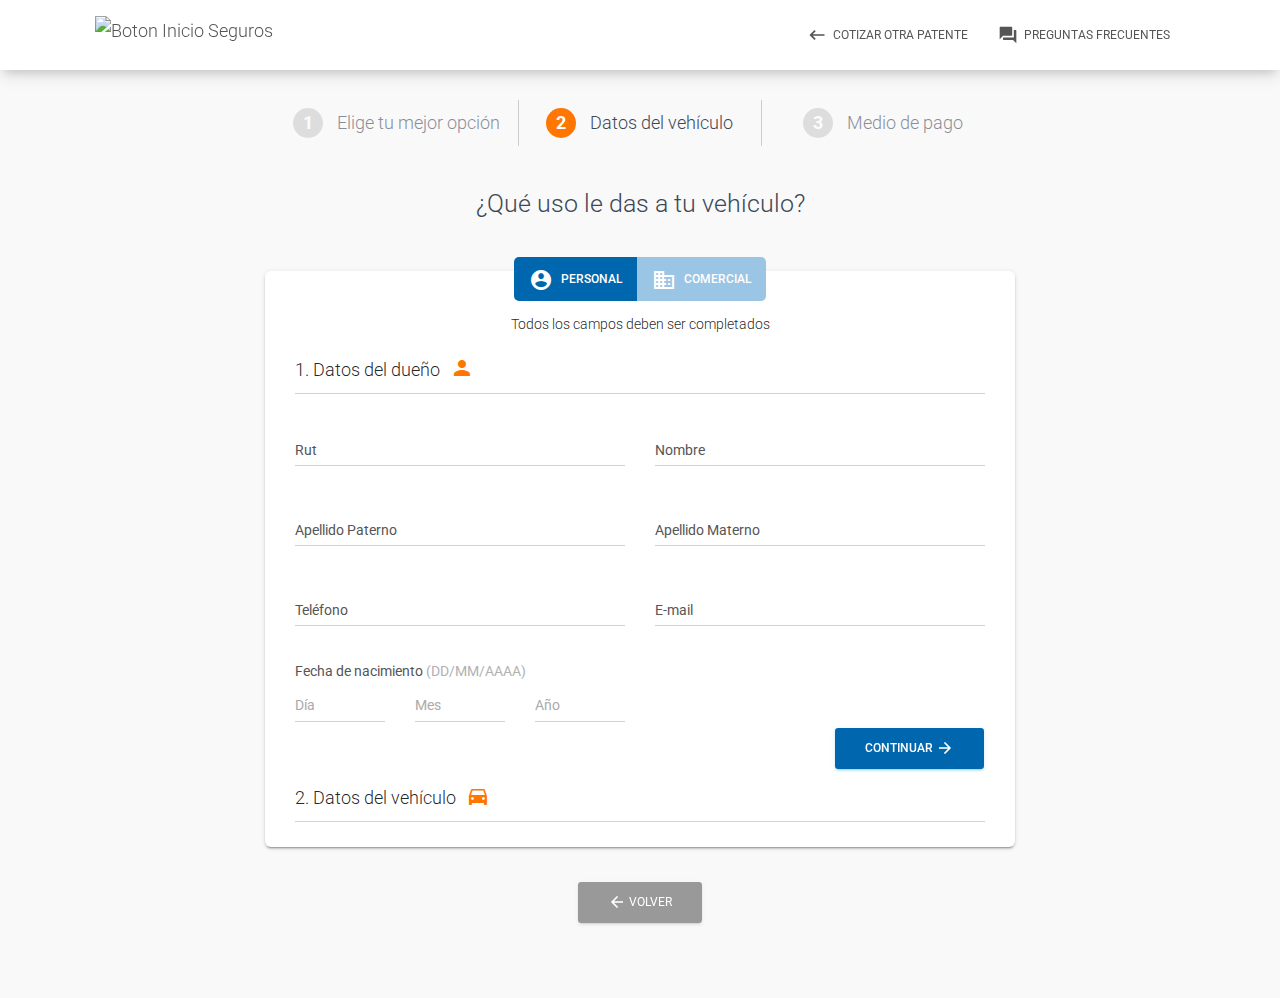
==== paso2.html @ 1cdaa027 "Add files via upload" ====
<!DOCTYPE html>
<html lang="en">
<head>
<meta charset="utf-8" />
<link rel="apple-touch-icon" sizes="76x76" href="./assets/img/apple-icon.png">
<link rel="icon" type="image/png" href="./assets/img/favicon.png">
<meta http-equiv="X-UA-Compatible" content="IE=edge,chrome=1" />
<title>Seguros Cencosud | Seguro Obligatorio SOAP 2018</title>
<meta content="width=device-width, initial-scale=1.0, maximum-scale=1.0, user-scalable=0, shrink-to-fit=no" name="viewport" />
<meta http-equiv="Content-Language" content="es">
<meta name="description" id="metaDescription" content="En 3 simples pasos contrata tu Seguro Obligatorio SOAP 2017 Cencosud, para tu Moto, Auto, Camioneta o carro de arrastre">
<meta name="keywords" id="metaKeyword " content="seguro obligatorio, soap 2017, soap cencosud, seguro obligatorio de accidentes personales, seguros Cencosud, soap moto, soap auto, soap camioneta, soap carro de arrastre">
<meta name="ROBOTS" content="ALL">
<!--     Fonts and icons     -->
<link rel="stylesheet" type="text/css" href="https://fonts.googleapis.com/css?family=Roboto:300,400,500,700|Roboto+Slab:400,700|Material+Icons" />
<link rel="stylesheet" href="https://maxcdn.bootstrapcdn.com/font-awesome/latest/css/font-awesome.min.css">
<!-- CSS Files -->
<link href="./assets/css/material-kit.css?v=2.0.4" rel="stylesheet" />
<!-- CSS Just for demo purpose, don't include it in your project -->
<link href="./assets/demo/demo.css" rel="stylesheet" />
<link href="./assets/css/layout.css" rel="stylesheet" />
</head>

<body class="index-page sidebar-collapse">

  <nav class="navbar navbar-transparent navbar-color-on-scroll fixed-top navbar-expand-lg" color-on-scroll="100" id="sectionsNav">
    <div class="container">
      <div class="navbar-translate"> <a class="navbar-brand" href="https://demos.creative-tim.com/material-kit/index.html"><img src="https://www.seguroscencosud.cl/vseg-paris/img/seguros_cencosud-brand.png" alt="Boton Inicio Seguros"></a>
        <button class="navbar-toggler" type="button" data-toggle="collapse" aria-expanded="false" aria-label="Toggle navigation"> <span class="sr-only">Toggle navigation</span> <span class="navbar-toggler-icon"></span> <span class="navbar-toggler-icon"></span> <span class="navbar-toggler-icon"></span> </button>
      </div>
      <div class="collapse navbar-collapse">
        <ul class="navbar-nav ml-auto">
          <li class="nav-item"> <a class="nav-link" href="javascript:void(0)" onclick="scrollToDownload()"> <i class="material-icons">keyboard_backspace</i> Cotizar otra Patente </a> </li>
          <li class="nav-item"> <a class="nav-link" href="javascript:void(0)" onclick="scrollToDownload()" data-toggle="modal" data-target="#modal_preguntas"> <i class="material-icons">question_answer</i> Preguntas frecuentes </a> </li>
        </ul>
      </div>
    </div>
  </nav>

<div class="main">
  <div class="camino_miga">
    <div class="row camino_miga_centra">
      <div class="col-4 paso_inactivo">
        <h4><span class="camino_miga_numeros">1</span> <br class="visible_en_mobile">
          Elige tu mejor opción</h4>
      </div>
      <div class="col-4 lineas_separacion">
        <h4><span class="camino_miga_numeros activo">2</span> <br class="visible_en_mobile">
          Datos del vehículo</h4>
      </div>
      <div class="col-4 paso_inactivo">
        <h4><span class="camino_miga_numeros">3</span> <br class="visible_en_mobile">
          Medio de pago</h4>
      </div>
    </div>
  </div>
  <div class="section section-basic">
    <div class="container container_paso_2">
      <div class="title titulo_paso_2">
        <h3>¿Qué uso le das a tu vehículo?</h3>
      </div>

      <!-- nav tabs -->
      <div id="nav-tabs">
        <div class="row">
          <div class="col-md-12">
            <div class="card card-nav-tabs">
              <div class="card-header card-header-primary">
                <div class="nav-tabs-navigation">
                  <div class="nav-tabs-wrapper">
                    <ul class="nav nav-tabs" data-tabs="tabs">
                      <li class="nav-item nav_customizada"> <a class="nav-link active" href="#profile" data-toggle="tab"> <i class="material-icons">account_circle</i> Personal </a> </li>
                      <li class="nav-item nav_customizada"> <a class="nav-link" href="#messages" data-toggle="tab"> <i class="material-icons">business</i> Comercial </a> </li>
                    </ul>
                  </div>
                </div>
              </div>
              <div class="card-body ">
                <div class="tab-content text-center">

                  <p class="txt_todos_los_campos">Todos los campos deben ser completados</p>

                  <!-- Personal -->
                  <div class="tab-pane active" id="profile">

                    <div class="mi_acordion_1">

                      <!-- Tab 1 -->
                      <div class="mi_acordion_tab_1_boton">
                        <h4>1. Datos del dueño <i class="material-icons icono_titulo">person</i></h4>
                        <div class="boton_editar boton_editar_1_1 txt_naranjo"><span class="badge badge-pill badge-secondary">Editar</span></div>
                      </div>
                      <div class="mi_acordion_tab_1_contenido">
                        <div class="row">
                          <div class="col-lg-6 col-sm-12">
                            <div class="form-group">
                              <label for="exampleInput1" class="bmd-label-floating">Rut</label>
                              <input type="text" class="form-control" id="exampleInput1">
                              <span class="bmd-help">Ej: 12345678-9</span>
                              <!--span class="bmd-help txt_rojo">Campo requerido</span-->
                            </div>
                          </div>
                          <div class="col-lg-6 col-sm-12">
                            <div class="form-group">
                              <label for="exampleInput1" class="bmd-label-floating">Nombre</label>
                              <input type="text" class="form-control" id="exampleInput1">
                              <span class="bmd-help">Ej: Pedro</span>
                            </div>
                          </div>
                          <div class="col-lg-6 col-sm-12">
                            <div class="form-group">
                              <label for="exampleInput1" class="bmd-label-floating">Apellido Paterno</label>
                              <input type="text" class="form-control" id="exampleInput1">
                              <span class="bmd-help">Ej: Perez</span>
                            </div>
                          </div>
                          <div class="col-lg-6 col-sm-12">
                            <div class="form-group">
                              <label for="exampleInput1" class="bmd-label-floating">Apellido Materno</label>
                              <input type="text" class="form-control" id="exampleInput1">
                              <span class="bmd-help">Ej: Pereira</span>
                            </div>
                          </div>
                          <div class="col-lg-6 col-sm-12">
                            <div class="form-group">
                              <label for="exampleInput1" class="bmd-label-floating">Teléfono</label>
                              <input type="text" class="form-control" id="exampleInput1">
                              <span class="bmd-help">Ej: +56 9 90723456</span>
                            </div>
                          </div>

                          <div class="col-lg-6 col-sm-12">
                            <div class="form-group">
                              <label for="exampleInput1" class="bmd-label-floating">E-mail</label>
                              <input type="email" class="form-control" id="exampleInput1">
                              <span class="bmd-help">Ej: correo@mail.com</span>
                            </div>
                          </div>

                          <div class="col-lg-6 col-sm-12">
                            <label for="exampleInput1" class="margin_top_20">Fecha de nacimiento <span class="txt_gris">(DD/MM/AAAA)</span></label>
                            <div class="row">
                              <div class="col-4"><input type="texto" class="form-control" id="exampleInput1" placeholder="Día"></div>
                              <div class="col-4"><input type="texto" class="form-control" id="exampleInput1" placeholder="Mes"></div>
                              <div class="col-4"><input type="texto" class="form-control" id="exampleInput1" placeholder="Año"></div>
                            </div>
                          </div>

                        </div>
                        <div class="contenedor_boton">
                          <div class="btn btn-primary boton_continuar_1_1">CONTINUAR <i class="material-icons">arrow_forward</i></div>
                        </div>
                      </div>
                      <!--/Tab 1 -->

                      <!-- Tab 2 -->
                      <div class="mi_acordion_tab_2_boton">
                        <h4>2. Datos del vehículo <i class="material-icons icono_titulo">directions_car</i></h4>
                      </div>
                      <div class="mi_acordion_tab_2_contenido">

                        <div class="row">
                          <div class="col-lg-6 col-sm-12">
                            <div class="form-group bmd-form-group">
                              <div class="form-group mi_dropdown">
                                  <select class="form-control" id="exampleInput1">
                                    <option value="" disabled="" selected="">Tipo de vehículo</option>
                                    <option value="1">Automovil</option>
                                    <option value="1">Camioneta</option>
                                    <option value="1">Moto</option>
                                    <option value="1">Jeep</option>
                                  </select>
                                </div>
                            </div>
                          </div>
                          <div class="col-lg-6 col-sm-12">
                            <div class="form-group bmd-form-group">
                              <label for="exampleInput1" class="bmd-label-floating">Patente</label>
                              <input type="text" class="form-control" id="exampleInput1">
                              <span class="bmd-help">Ej: BCDF12</span>
                              <!--span class="bmd-help txt_rojo">Campo requerido</span-->
                            </div>
                          </div>
                          <div class="col-lg-6 col-sm-12">
                            <div class="form-group bmd-form-group">
                              <div class="form-group mi_dropdown">
                                  <select class="form-control" id="exampleInput1">
                                    <option value="" disabled="" selected="">Marca</option>
                                    <option value="1">Audi</option>
                                    <option value="1">Toyota</option>
                                    <option value="1">Suzuki</option>
                                  </select>
                                </div>
                            </div>
                          </div>
                          <div class="col-lg-6 col-sm-12">
                            <div class="form-group bmd-form-group">
                              <div class="form-group mi_dropdown">
                                  <select class="form-control" id="exampleInput1">
                                    <option value="" disabled="" selected="">Modelo</option>
                                    <option value="1">SX4</option>
                                    <option value="1">Corsa</option>
                                    <option value="1">Diablo</option>
                                  </select>
                                </div>
                            </div>
                          </div>
                          <div class="col-lg-6 col-sm-12">
                            <div class="form-group bmd-form-group">
                              <label for="exampleInput1" class="bmd-label-floating">Color</label>
                              <input type="text" class="form-control" id="exampleInput1">
                              <span class="bmd-help">Ej: Rojo</span>
                              <!--span class="bmd-help txt_rojo">Campo requerido</span-->
                            </div>
                          </div>
                          <div class="col-lg-6 col-sm-12">
                            <div class="form-group bmd-form-group">
                              <div class="form-group mi_dropdown">
                                  <select class="form-control" id="exampleInput1">
                                    <option value="" disabled="" selected="">Año de fabricación</option>
                                    <option value="1">2018</option>
                                    <option value="1">2017</option>
                                    <option value="1">2016</option>
                                    <option value="1">2015</option>
                                    <option value="1">2014</option>
                                    <option value="1">2013</option>
                                  </select>
                                </div>
                            </div>
                          </div>
                          <div class="col-lg-6 col-sm-12">
                            <div class="form-group bmd-form-group">
                              <label for="exampleInput1" class="bmd-label-floating">Número de motor</label>
                              <input type="text" class="form-control" id="exampleInput1">
                              <span class="bmd-help">Ej: 1234567890</span>
                              <!--span class="bmd-help txt_rojo">Campo requerido</span-->
                            </div>
                          </div>

                        </div>

                        <div class="contenedor_boton">
                          <div class="btn btn-primary boton_continuar_1_2">IR A MEDIO DE PAGO <i class="material-icons">arrow_forward</i></div>
                        </div>

                      </div>
                      <!--/Tab 2 -->

                    </div>
                  </div>
                  <!--/Personal -->

                  <!-- Empresa -->
                  <div class="tab-pane" id="messages">

                    <div class="mi_acordion_2">

                      <!-- Tab 1 -->
                      <div class="mi_acordion_tab_1_boton">
                        <h4>1. Datos del dueño <i class="material-icons icono_titulo">person</i></h4>
                        <div class="boton_editar boton_editar_1_1"><span class="badge badge-pill badge-secondary">Editar</span></div>
                      </div>
                      <div class="mi_acordion_tab_1_contenido">
                        <div class="row">
                          <div class="col-lg-6 col-sm-12">
                            <div class="form-group">
                              <label for="exampleInput1" class="bmd-label-floating">Rut</label>
                              <input type="text" class="form-control" id="exampleInput1">
                              <span class="bmd-help">Ej: 12345678-9</span>
                              <!--span class="bmd-help txt_rojo">Campo requerido</span-->
                            </div>
                          </div>
                          <div class="col-lg-6 col-sm-12">
                            <div class="form-group">
                              <label for="exampleInput1" class="bmd-label-floating">Razón Social</label>
                              <input type="text" class="form-control" id="exampleInput1">
                              <span class="bmd-help">Ej: Pedro</span>
                            </div>
                          </div>
                          <div class="col-lg-6 col-sm-12">
                            <div class="form-group">
                              <label for="exampleInput1" class="bmd-label-floating">Teléfono</label>
                              <input type="text" class="form-control" id="exampleInput1">
                              <span class="bmd-help">Ej: +56 9 90723456</span>
                            </div>
                          </div>
                           <div class="col-lg-6 col-sm-12">
                            <div class="form-group">
                              <label for="exampleInput1" class="bmd-label-floating">E-mail</label>
                              <input type="email" class="form-control" id="exampleInput1">
                              <span class="bmd-help">Ej: correo@mail.com</span>
                            </div>
                          </div>
                          <div class="col-lg-6 col-sm-12">
                            <label for="exampleInput1" class="margin_top_20">Fecha de nacimiento <span class="txt_gris">(DD/MM/AAAA)</span></label>
                            <div class="row">
                              <div class="col-4"><input type="texto" class="form-control" id="exampleInput1" placeholder="Día"></div>
                              <div class="col-4"><input type="texto" class="form-control" id="exampleInput1" placeholder="Mes"></div>
                              <div class="col-4"><input type="texto" class="form-control" id="exampleInput1" placeholder="Año"></div>
                            </div>
                          </div>


                        </div>
                        <div class="contenedor_boton">
                          <div class="btn btn-primary boton_continuar_1_1">CONTINUAR <i class="material-icons">arrow_forward</i></div>
                        </div>
                      </div>
                      <!--/Tab 1 -->

                      <!-- Tab 2 -->
                      <div class="mi_acordion_tab_2_boton">
                        <h4>2. Datos del vehículo <i class="material-icons icono_titulo">directions_car</i></h4>
                      </div>
                      <div class="mi_acordion_tab_2_contenido">

                        <div class="row">
                          <div class="col-lg-6 col-sm-12">
                            <div class="form-group bmd-form-group">
                              <div class="form-group mi_dropdown">
                                  <select class="form-control" id="exampleInput1">
                                    <option value="" disabled="" selected="">Tipo de vehículo</option>
                                    <option value="1">Automovil</option>
                                    <option value="1">Camioneta</option>
                                    <option value="1">Moto</option>
                                    <option value="1">Jeep</option>
                                  </select>
                                </div>
                            </div>
                          </div>
                          <div class="col-lg-6 col-sm-12">
                            <div class="form-group bmd-form-group">
                              <label for="exampleInput1" class="bmd-label-floating">Patente</label>
                              <input type="text" class="form-control" id="exampleInput1">
                              <span class="bmd-help">Ej: BCDF12</span>
                              <!--span class="bmd-help txt_rojo">Campo requerido</span-->
                            </div>
                          </div>
                          <div class="col-lg-6 col-sm-12">
                            <div class="form-group bmd-form-group">
                              <div class="form-group mi_dropdown">
                                  <select class="form-control" id="exampleInput1">
                                    <option value="" disabled="" selected="">Marca</option>
                                    <option value="1">Audi</option>
                                    <option value="1">Toyota</option>
                                    <option value="1">Suzuki</option>
                                  </select>
                                </div>
                            </div>
                          </div>
                          <div class="col-lg-6 col-sm-12">
                            <div class="form-group bmd-form-group">
                              <div class="form-group mi_dropdown">
                                  <select class="form-control" id="exampleInput1">
                                    <option value="" disabled="" selected="">Modelo</option>
                                    <option value="1">SX4</option>
                                    <option value="1">Corsa</option>
                                    <option value="1">Diablo</option>
                                  </select>
                                </div>
                            </div>
                          </div>
                          <div class="col-lg-6 col-sm-12">
                            <div class="form-group bmd-form-group">
                              <label for="exampleInput1" class="bmd-label-floating">Color</label>
                              <input type="text" class="form-control" id="exampleInput1">
                              <span class="bmd-help">Ej: Rojo</span>
                              <!--span class="bmd-help txt_rojo">Campo requerido</span-->
                            </div>
                          </div>
                          <div class="col-lg-6 col-sm-12">
                            <div class="form-group bmd-form-group">
                              <div class="form-group mi_dropdown">
                                  <select class="form-control" id="exampleInput1">
                                    <option value="" disabled="" selected="">Año de fabricación</option>
                                    <option value="1">2018</option>
                                    <option value="1">2017</option>
                                    <option value="1">2016</option>
                                    <option value="1">2015</option>
                                    <option value="1">2014</option>
                                    <option value="1">2013</option>
                                  </select>
                                </div>
                            </div>
                          </div>
                          <div class="col-lg-6 col-sm-12">
                            <div class="form-group bmd-form-group">
                              <label for="exampleInput1" class="bmd-label-floating">Número de motor</label>
                              <input type="text" class="form-control" id="exampleInput1">
                              <span class="bmd-help">Ej: 1234567890</span>
                              <!--span class="bmd-help txt_rojo">Campo requerido</span-->
                            </div>
                          </div>

                        </div>

                        <div class="contenedor_boton">
                          <div class="btn btn-primary boton_continuar_1_2">IR A MEDIO DE PAGO <i class="material-icons">arrow_forward</i></div>
                        </div>

                      </div>
                      <!--/Tab 2 -->

                    </div>

                  </div>
                  <!--/Empresa -->

                </div>
              </div>
            </div>

            <!-- Boton volver -->
            <div class="centra_texto">
              <button class="btn"><i class="material-icons">arrow_back</i> Volver<div class="ripple-container"></div></button>
              </div>
            <!--/Boton volver -->

          </div>
        </div>
      </div>
      <!--/nav tabs -->


    </div>
  </div>

</div>

<!-- Modal -->
<div class="modal fade" id="modal_preguntas" tabindex="-1" role="dialog">
  <div class="modal-dialog" role="document">
    <div class="modal-content">
      <!--div class="modal-header">
        <h3 class="modal-title">Preguntas frecuentes</h3>
        <button type="button" class="close" data-dismiss="modal" aria-label="Close"> <i class="material-icons">clear</i> </button>
      </div-->
      <div class="modal-body">

        <button type="button" class="close" data-dismiss="modal" aria-label="Close"> <i class="material-icons">clear</i> </button>

        <div style="margin-bottom:40px">
          <h4><strong>¿Cómo modificar los datos de tu póliza?</strong></h4>
          Debes llamar al número de la compañía con la cuál contrataste tu SOAP
          <div class="row" style="text-align:center">
            <div class="col-12 col-sm-4"><section class="modal_pregunta_section"><img src="images/faq_consorcio.jpg" alt="Consorcio" width="100%" style="max-width:142px"><h4><strong>600 221 6000</strong></h4></section></div>
            <div class="col-12 col-sm-4"><section class="modal_pregunta_section"><img src="images/faq_mapfre.jpg" alt="Mapfre" width="100%" style="max-width:142px"><h4><strong>600 200 0032</strong></h4></section></div>
            <div class="col-12 col-sm-4"><section class="modal_pregunta_section"><img src="images/faq_sura.jpg" alt="Sura" width="100%" style="max-width:142px"><h4><strong>+56 22 3961190</strong></h4></section></div>
          </div>
        </div>


        <div class="modal_pregunta">
          <h4><strong>1. Ayuda en la Compra</strong></h4>
          <div><i class="material-icons">keyboard_arrow_down</i>Compré el seguro obligatorio electrónico y un pariente compró otro en un local o municipalidad, ahora tengo dos seguros; quiero anular uno de ellos.<br>
          <span>Le solicitamos contactarnos al <strong>600 500 5000</strong>. Debe recordar que no siempre se aceptarán anulaciones, si se identifica riesgo de fraude no se anulará.</span>
          </div>
          <div><i class="material-icons">keyboard_arrow_down</i>Me equivoqué en ingresar algún dato del SOAP (patente, motor)<br>
          <span>Le solicitamos contactarnos al <strong>600 500 5000</strong>.</span>
          </div>
          <div><i class="material-icons">keyboard_arrow_down</i>No me ha llegado el SOAP por email<br>
          <span>En caso de necesitar rescatar la póliza haga click en el siguiente link: Imprimir Póliza</span>
          </div>
          <div><i class="material-icons">keyboard_arrow_down</i>No me ha llegado el SOAP por correo postal<br>
          <span>Por favor reporte esta situación a 600 500 5000. Recuerde que que todas las Compañías de Seguro cuentan con 3 días hábiles después de cursada la solicitud para despachar el seguro obligatorio, establecido en la normativa de la SVS, Circular N° 1459</span>
          </div>
          <div><i class="material-icons">keyboard_arrow_down</i>Pagué y el sitio web se quedó pegado y no se emitió el certificado<br>
          <span>Puede rescatar su certificado en cualquier momento haciendo click en este enlace:<br>
          Imprimir Póliza<br>
          Para visualizar su póliza necesita el programa Acrobat Reader, el cual puede descargar desde ambos sitios.
          También puede visitar a su Compañía de Seguros haciendo click en el siguiente enlace:
          Consorcio - Mapfre - Zenit - Penta - Sura</span>
          </div>
        </div>

        <div class="modal_pregunta">
          <h4><strong>2. Sobre el SOAP</strong></h4>
          <div><i class="material-icons">keyboard_arrow_down</i>¿Qué es el SOAP?<br>
          <span>SOAP es la abreviación de Seguro Obligatorio de Accidentes Personales y su objetivo es otorgar cobertura económica a las víctimas de accidentes de tránsito. SOAP cubre al conductor y pasajeros del vehículo además de peatones afectados por causa del vehículo asegurado.<br>El Seguro Obligatorio de Accidentes Personales (SOAP) es un seguro exigido por Ley, que debe ser contratado por todo propietario de un vehículo motorizado, remolque, acoplados, casas rodantes u otros similares, antes de pagar su Permiso de Circulación.</span>
          </div>
          <div><i class="material-icons">keyboard_arrow_down</i>¿Qué cubre el SOAP?<br>
          <span>El SOAP otorga cobertura en caso de muerte y lesiones corporales que sean consecuencia directa de accidentes en los cuales intervenga el vehículo asegurado. Los beneficiarios del Seguro en caso de muerte del accidentado son (en el mismo orden de precedencia); El cónyuge sobreviviente, los hijos, los padres y quien acredite la calidad de heredero.</span>
          </div>
          <div><i class="material-icons">keyboard_arrow_down</i>¿Que sucede si no tengo contratado un SOAP?<br>
          <span>Como su nombre lo indica, el seguro es obligatorio y si no lo tiene está cometiendo una infracción a la Ley de Tránsito que es sancionada con multa.<br>
          En caso de accidente, ni el propietario - ni sus beneficiarios en caso de muerte - estarían cubiertos por el seguro.<br>
          El vehículo puede ser retirado de circulación por Carabineros de Chile y ser puesto a disposición del Juzgado de Policía Local correspondiente.<br>
          Si no tiene seguro obligatorio tampoco puede sacar el permiso de circulación porque es un documento obligatorio para el pago.</span>
          </div>
        </div>

        <div class="modal_pregunta">
          <h4><strong>3. La Compra Online</strong></h4>
          <div><i class="material-icons">keyboard_arrow_down</i>¿Cuáles son las formas de pago por Internet?<br>
          <span>Mediante Tarjetas de Crédito y Debito a través de Webpay, y Tarjetas Más (Tarjeta Más Paris, Tarjeta Más Jumbo o Tarjeta Más Easy) y Tarjeta Cencosud.</span>
          </div>
          <div><i class="material-icons">keyboard_arrow_down</i>¿A qué tipos de vehículos les puedo comprar el SOAP a través de este medio electrónico?<br>
          <span>Automóviles, Station Wagon, Jeeps, Camionetas, Furgones, Motos y Carros de Arrastre. Todos de uso solamente particular. A través de este medio electrónico, usted no debe, ni puede adquirir SOAP para ningún vehículo de uso comercial. Para esto usted debe solicitar directamente con la Compañía de Seguro de su preferencia este tipo de SOAP.</span>
          </div>
          <div><i class="material-icons">keyboard_arrow_down</i>¿Cómo obtengo el certificado con el SOAP electrónico a través de Internet?<br>
          <span>Al final del proceso de compra puede imprimir su póliza, al mismo tiempo se envía automáticamente una copia a su mail. Además se puede rescatar en cualquier momento haciendo click en este link: Imprimir Póliza</span>
          </div>
          <div><i class="material-icons">keyboard_arrow_down</i>¿Cómo funciona el despacho a domicilio del SOAP electrónico?<br>
          <span>Por normativa de la SVS, circular Nº 1.459, si el contratante así lo desea, y así lo expresa al momento de la contratación. La Compañía de Seguros deberá enviar el certificado SOAP a su domicilio, el que deberá ser despachado por un servicio de correo fehaciente y expedito dentro de los 3 días hábiles siguientes a cursada la solicitud. El despacho a domicilio tiene un recargo de $3.000 pesos y el certificado que recibirá por correo postal es una impresión del mismo SOAP electrónico, tal como la que el cliente puede imprimir con una impresora común.</span>
          </div>
        </div>

        <div class="modal_pregunta">
          <h4><strong>4. Sobre la Contratación</strong></h4>
          <div><i class="material-icons">keyboard_arrow_down</i>¿Cómo puedo saber si un vehículo tiene contratado un SOAP?<br>
          <span>Esto se puede averiguar a través del Certificado de Anotaciones del vehículo en el Registro Nacional de Vehículos Motorizados del Registro Civil e Identificación o en la Dirección de Tránsito de la Municipalidad que otorgó el Permiso de Circulación del vehículo respectivo.</span>
          </div>
          <div><i class="material-icons">keyboard_arrow_down</i>¿Importa con qué compañía compro mi seguro obligatorio?<br>
          <span>Todas las compañías aseguradoras ofrecen las mismas coberturas pero existen diferencias en cuanto al servicio, que los clientes deben tener en cuenta a la hora de elegir su Compañía de Seguros.</span>
          </div>
          <div><i class="material-icons">keyboard_arrow_down</i>¿En qué momento se debe contratar el Seguro Obligatorio?<br>
          <span>El SOAP debe contratarse una vez al año, y es requisito para poder obtener el Permiso de Circulación.</span>
          </div>
          <div><i class="material-icons">keyboard_arrow_down</i>¿Qué debo hacer para contratar el SOAP 2017 a través de Internet?<br>
          <span>Ingresar al sitio web: www.seguroscencosud.cl, ingresar al banner de SOAP, luego ingresar patente, elegir los vehículos, incluirlos al carro de compra, pagar en línea, imprimir la póliza y listo.</span>
          </div>
          <div><i class="material-icons">keyboard_arrow_down</i>¿Como utilizar tu SOAP + Taxi?<br>
          <span>Ver información AQUÍ</span>
          </div>
          <div><i class="material-icons">keyboard_arrow_down</i>¿Cómo solicito mis asistencias?<br>
          <span>Deben llamar al <strong>600 500 5000</strong> y solicitar el servicio.</span>
          </div>
        </div>

        <div class="modal_pregunta">
          <h4><strong>5. Sobre las Coberturas</strong></h4>
          <div><i class="material-icons">keyboard_arrow_down</i>¿Qué personas están cubiertas por el SOAP?<br>
          <span>El conductor, las personas transportadas en el vehículo asegurado y cualquier tercero afectado a raíz de dicho accidente.</span>
          </div>
          <div><i class="material-icons">keyboard_arrow_down</i>¿Cuáles son los montos de indemnización del SOAP?<br>
          <span>-En caso de Muerte 300 UF<br>
                -En caso de incapacidad permanente total 300 UF<br>
                -En caso de incapacidad permanente parcial 200 UF<br>
                -Gastos de hospitalización, atención médica, quirúrgica, dental, prótesis, implantes, farmacéutica, y cualquiera otra que requiera su rehabilitación. 200 UF</span>
          </div>
          <div><i class="material-icons">keyboard_arrow_down</i>¿Quiénes son los beneficiarios del SOAP en caso de muerte del accidentado?<br>
          <span>Beneficiarios en caso de muerte en orden de precedencia<br>
            1.	El cónyuge sobreviviente<br>
            2.	Los hijos menores de edad<br>
            3.	Los padres<br>
            4.	La madre de los hijos de filiación no matrimonial del fallecido; y<br>
            5.	A falta de las personas antes indicadas, la indemnización corresponderá a quien acredite la calidad del heredero</span>
          </div>
          <div><i class="material-icons">keyboard_arrow_down</i>¿Cuándo o en qué casos no cubre el seguro obligatorio?<br>
          <span>El SOAP no otorga cobertura a los fallecimientos ocurridos en los siguientes casos:<br>
            - Accidentes causados en carreras de automóviles y otras competencias de vehículos motorizados;<br>
            - Accidentes ocurridos fuera del territorio nacional; <br>
            - Accidentes ocurridos como consecuencia de guerra, sismos, y otros casos fortuitos enteramente extraños a la circulación del vehículo; y<br>
            - Suicidio y todo tipo de lesiones auto inferidas.</span>
          </div>
        </div>

        <div class="modal_pregunta">
          <h4><strong>6. Qué hacer en caso de siniestro</strong></h4>
          <div><i class="material-icons">keyboard_arrow_down</i>¿Qué hacer en caso de siniestro SOAP?<br>
          <span>Dejar constancia inmediata del accidente en la Unidad de Carabineros más cercana; Solicitar Certificado del accidente al tribunal competente o Ministerio Público; <br>
            Informar a la aseguradora;<br>
            Presentar a la aseguradora Certificado de accidente, los documentos que acrediten la muerte, la incapacidad permanente o los gastos médicos hospitalarios y los documentos que acrediten su calidad de beneficiario.</span>
          </div>
          <div><i class="material-icons">keyboard_arrow_down</i>¿Qué debo hacer para cobrar la indemnización de SOAP?<br>
          <span>Presentar Certificado otorgado por el Tribunal competente o el Ministerio Público para el cobro del SOAP.<br>
            <br>
            a) Muerte <br>
            1.	Certificado de defunción que acredite la causa de muerte. <br>
            2.	Certificado original del parte policial emitido por la fiscalía o juzgado, o bien, fotocopia del parte policial con el timbre original de la fiscalía o juzgado. <br>
            3.	Certificado de Nacimiento o fotocopia Cédula de Identidad del fallecido. <br>
            4.	Otros certificados o documentos solicitados por la compañía necesarios que acrediten legalmente la calidad de beneficiario con derecho a percibir indemnización. <br>
            <br>
            b) Reembolso de Gastos Médicos a lesionados libre elección <br>
            1.	Originales de boletas o facturas, bonos, etc., comprobatorios de gastos amparados por la póliza. <br>
            2.	Certificado original del parte policial emitido por la fiscalía o juzgado, o bien, fotocopia del parte policial con el timbre original de la fiscalía o juzgado. <br>
            3.	Certificado de Nacimiento o fotocopia Cédula de Identidad del lesionado. <br>
            <br>
            c) Indemnizaciones por Incapacidad Permanente, Total o Parcial <br>
            1.	Certificado Médico original que acredite la naturaleza y el grado de incapacidad, indicando que ésta tiene su origen en accidente de tránsito del vehículo asegurado, identificando nombre completo y rut del accidentado. Este documento es emitido por el Compin, Mutuales o AFP. <br>
            2.	Certificado original del parte policial emitido por la fiscalía o juzgado, o bien, fotocopia del parte policial con el timbre original de la fiscalía o juzgado. <br>
            3.	Otros certificados o documentos solicitados por la compañía necesarios que acrediten legalmente la calidad de beneficiario con derecho a percibir indemnización.</span>
          </div>
          <div><i class="material-icons">keyboard_arrow_down</i>¿Qué plazo tengo para cobrar la indemnización de SOAP?<br>
          <span>Regla General: El plazo para presentar las boletas para la devolución del dinero y cobrar este seguro es de un año a contar de la fecha del accidente o de la muerte del afectado.<br>
Incapacidad Permanente: un año desde la fecha de emisión del certificado médico, el cual no podrá presentarse luego de dos años desde la fecha del accidente.</span>
          </div>
          <div><i class="material-icons">keyboard_arrow_down</i>¿En cuánto tiempo recibiré el pago por parte de la compañía?<br>
          <span>El plazo de la compañía para pagar lo gastado por los accidentados, desde que fueron presentados los documentos, es de 10 días, pudiendo extenderse hasta 30 días.</span>
          </div>
          <div><i class="material-icons">keyboard_arrow_down</i>¿Qué plazo tengo para dar aviso a la compañía sobre el accidente?<br>
          <span>Se debe dar aviso a la compañía aseguradora dentro de los 30 días siguientes de ocurrido el accidente.</span>
          </div>
        </div>

      </div>
      <div class="modal-footer">
        <button type="button" class="btn btn-danger btn-link" data-dismiss="modal">CERRAR</button>
      </div>
    </div>
  </div>
</div>
<!--/Modal -->

<!--   Core JS Files   -->
<script src="./assets/js/core/jquery.min.js" type="text/javascript"></script>
<script src="./assets/js/core/popper.min.js" type="text/javascript"></script>
<script src="./assets/js/core/bootstrap-material-design.min.js" type="text/javascript"></script>
<script src="./assets/js/plugins/moment.min.js"></script>
<!--	Plugin for the Datepicker, full documentation here: https://github.com/Eonasdan/bootstrap-datetimepicker -->
<script src="./assets/js/plugins/bootstrap-datetimepicker.js" type="text/javascript"></script>
<!--  Plugin for the Sliders, full documentation here: http://refreshless.com/nouislider/ -->
<script src="./assets/js/plugins/nouislider.min.js" type="text/javascript"></script>
<!--	Plugin for Sharrre btn -->
<script src="./assets/js/plugins/jquery.sharrre.js" type="text/javascript"></script>
<!-- Control Center for Material Kit: parallax effects, scripts for the example pages etc -->
<script src="./assets/js/material-kit.js?v=2.0.4" type="text/javascript"></script>
<script src="./assets/js/layout.js" type="text/javascript"></script>

</body>
</html>
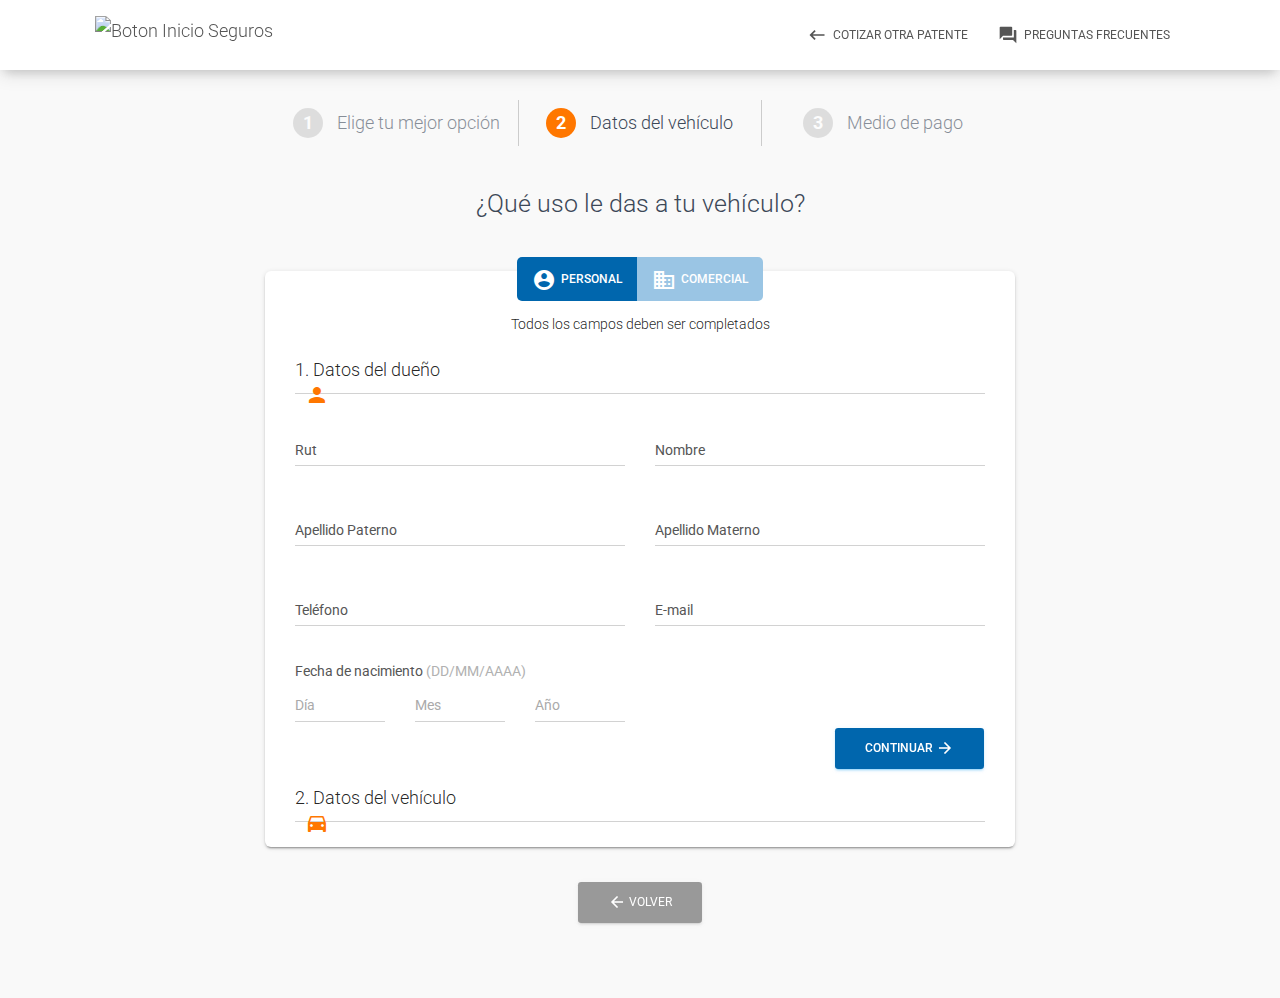
==== commit ac867139: "Add files via upload" ====
--- a/paso2.html
+++ b/paso2.html
@@ -30,8 +30,8 @@
       </div>
       <div class="collapse navbar-collapse">
         <ul class="navbar-nav ml-auto">
-          <li class="nav-item"> <a class="nav-link" href="javascript:void(0)" onclick="scrollToDownload()"> <i class="material-icons">keyboard_backspace</i> Cotizar otra Patente </a> </li>
-          <li class="nav-item"> <a class="nav-link" href="javascript:void(0)" onclick="scrollToDownload()" data-toggle="modal" data-target="#modal_preguntas"> <i class="material-icons">question_answer</i> Preguntas frecuentes </a> </li>
+          <li class="nav-item"> <a class="nav-link" href="javascript:void(0)"> <i class="material-icons">keyboard_backspace</i> Cotizar otra Patente </a> </li>
+          <li class="nav-item"> <a class="nav-link" href="javascript:void(0)" data-toggle="modal" data-target="#modal_preguntas"> <i class="material-icons">question_answer</i> Preguntas frecuentes </a> </li>
         </ul>
       </div>
     </div>
@@ -69,8 +69,8 @@
                 <div class="nav-tabs-navigation">
                   <div class="nav-tabs-wrapper">
                     <ul class="nav nav-tabs" data-tabs="tabs">
-                      <li class="nav-item nav_customizada"> <a class="nav-link active" href="#profile" data-toggle="tab"> <i class="material-icons">account_circle</i> Personal </a> </li>
-                      <li class="nav-item nav_customizada"> <a class="nav-link" href="#messages" data-toggle="tab"> <i class="material-icons">business</i> Comercial </a> </li>
+                      <li class="nav-item nav_customizada"> <a class="nav-link active" href="#profile" data-toggle="tab"> <i class="material-icons">account_circle</i><br class="visible_en_mobile">Personal </a> </li>
+                      <li class="nav-item nav_customizada"> <a class="nav-link" href="#messages" data-toggle="tab"> <i class="material-icons">business</i><br class="visible_en_mobile">Comercial </a> </li>
                     </ul>
                   </div>
                 </div>
@@ -87,7 +87,7 @@
 
                       <!-- Tab 1 -->
                       <div class="mi_acordion_tab_1_boton">
-                        <h4>1. Datos del dueño <i class="material-icons icono_titulo">person</i></h4>
+                        <h4>1. Datos del dueño <i class="material-icons icono_titulo visible_en_desktop">person</i></h4>
                         <div class="boton_editar boton_editar_1_1 txt_naranjo"><span class="badge badge-pill badge-secondary">Editar</span></div>
                       </div>
                       <div class="mi_acordion_tab_1_contenido">
@@ -148,14 +148,14 @@
 
                         </div>
                         <div class="contenedor_boton">
-                          <div class="btn btn-primary boton_continuar_1_1">CONTINUAR <i class="material-icons">arrow_forward</i></div>
+                          <button class="btn btn-primary boton_continuar_1_1" onClick="scrollToPasoDos()">CONTINUAR <i class="material-icons">arrow_forward</i></button>
                         </div>
                       </div>
                       <!--/Tab 1 -->
 
                       <!-- Tab 2 -->
                       <div class="mi_acordion_tab_2_boton">
-                        <h4>2. Datos del vehículo <i class="material-icons icono_titulo">directions_car</i></h4>
+                        <h4>2. Datos del vehículo <i class="material-icons icono_titulo visible_en_desktop">directions_car</i></h4>
                       </div>
                       <div class="mi_acordion_tab_2_contenido">
 
@@ -240,7 +240,7 @@
                         </div>
 
                         <div class="contenedor_boton">
-                          <div class="btn btn-primary boton_continuar_1_2">IR A MEDIO DE PAGO <i class="material-icons">arrow_forward</i></div>
+                          <button class="btn btn-primary boton_continuar_1_2">IR A MEDIO DE PAGO <i class="material-icons">arrow_forward</i></button>
                         </div>
 
                       </div>
@@ -257,7 +257,7 @@
 
                       <!-- Tab 1 -->
                       <div class="mi_acordion_tab_1_boton">
-                        <h4>1. Datos del dueño <i class="material-icons icono_titulo">person</i></h4>
+                        <h4>1. Datos del dueño <i class="material-icons icono_titulo visible_en_desktop">person</i></h4>
                         <div class="boton_editar boton_editar_1_1"><span class="badge badge-pill badge-secondary">Editar</span></div>
                       </div>
                       <div class="mi_acordion_tab_1_contenido">
@@ -303,14 +303,14 @@
 
                         </div>
                         <div class="contenedor_boton">
-                          <div class="btn btn-primary boton_continuar_1_1">CONTINUAR <i class="material-icons">arrow_forward</i></div>
+                          <button class="btn btn-primary boton_continuar_1_1" onClick="scrollToPasoDos()">CONTINUAR <i class="material-icons">arrow_forward</i></button>
                         </div>
                       </div>
                       <!--/Tab 1 -->
 
                       <!-- Tab 2 -->
                       <div class="mi_acordion_tab_2_boton">
-                        <h4>2. Datos del vehículo <i class="material-icons icono_titulo">directions_car</i></h4>
+                        <h4>2. Datos del vehículo <i class="material-icons icono_titulo visible_en_desktop">directions_car</i></h4>
                       </div>
                       <div class="mi_acordion_tab_2_contenido">
 
@@ -395,7 +395,7 @@
                         </div>
 
                         <div class="contenedor_boton">
-                          <div class="btn btn-primary boton_continuar_1_2">IR A MEDIO DE PAGO <i class="material-icons">arrow_forward</i></div>
+                          <button class="btn btn-primary boton_continuar_1_2">IR A MEDIO DE PAGO <i class="material-icons">arrow_forward</i></button>
                         </div>
 
                       </div>
@@ -616,6 +616,18 @@
 <!-- Control Center for Material Kit: parallax effects, scripts for the example pages etc -->
 <script src="./assets/js/material-kit.js?v=2.0.4" type="text/javascript"></script>
 <script src="./assets/js/layout.js" type="text/javascript"></script>
+  
+<!-- Scroll to (Para el boton continuar) -->
+<script>
+  function scrollToPasoDos() {
+      if ($('#nav-tabs').length != 0) {
+        $("html, body").animate({
+          scrollTop: $('#nav-tabs').offset().top
+        }, 400);
+      }
+    }
+</script>
+<!--/Scroll to (Para el boton continuar) -->
 
 </body>
 </html>
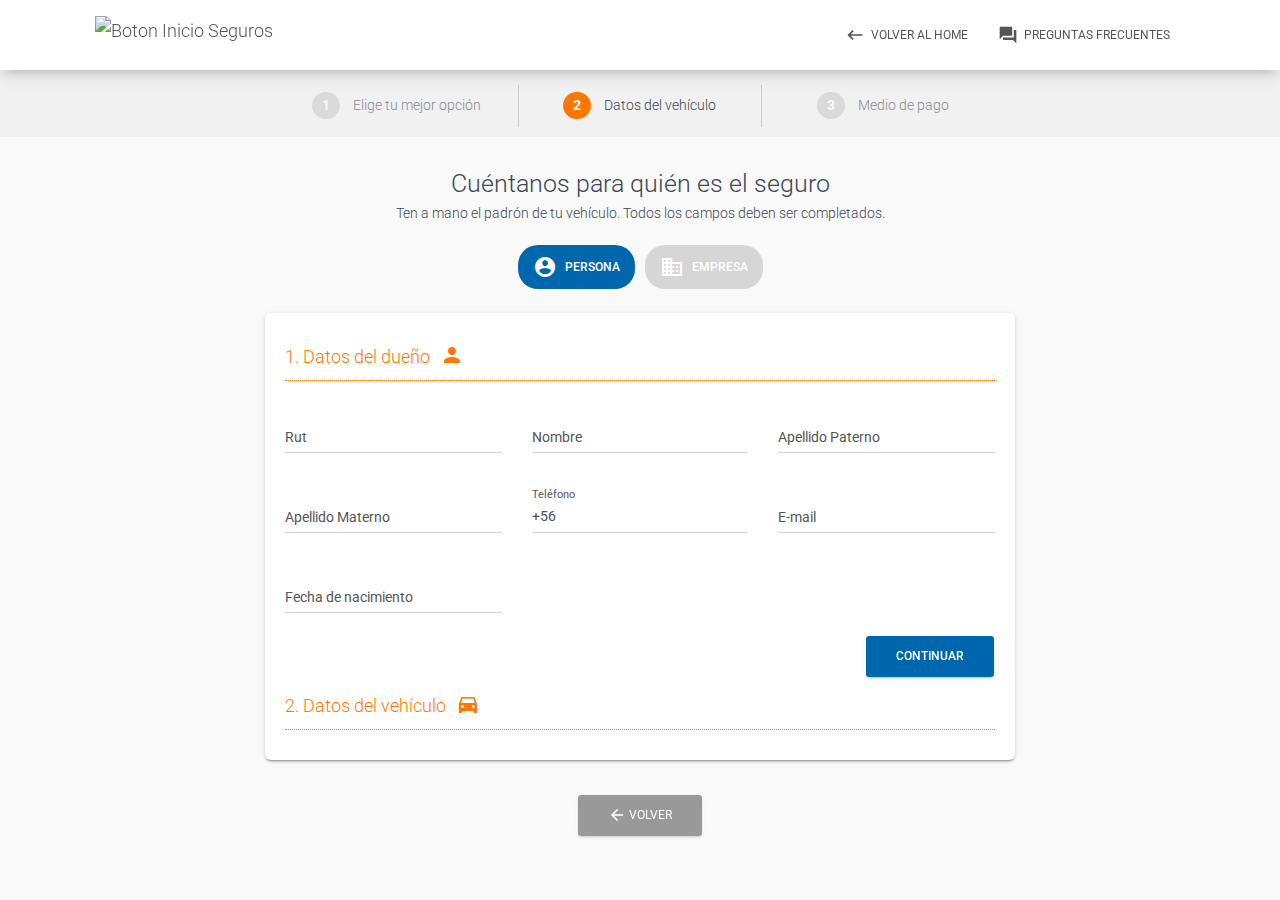
==== commit e8b4cf24: "Add files via upload" ====
--- a/paso2.html
+++ b/paso2.html
@@ -5,38 +5,37 @@
 <link rel="apple-touch-icon" sizes="76x76" href="./assets/img/apple-icon.png">
 <link rel="icon" type="image/png" href="./assets/img/favicon.png">
 <meta http-equiv="X-UA-Compatible" content="IE=edge,chrome=1" />
-<title>Seguros Cencosud | Seguro Obligatorio SOAP 2018</title>
+<title>Seguros Cencosud | Seguro Obligatorio SOAP 2019</title>
 <meta content="width=device-width, initial-scale=1.0, maximum-scale=1.0, user-scalable=0, shrink-to-fit=no" name="viewport" />
 <meta http-equiv="Content-Language" content="es">
-<meta name="description" id="metaDescription" content="En 3 simples pasos contrata tu Seguro Obligatorio SOAP 2017 Cencosud, para tu Moto, Auto, Camioneta o carro de arrastre">
+<meta name="description" id="metaDescription" content="En 3 simples pasos contrata tu Seguro Obligatorio SOAP 2018 Cencosud, para tu Moto, Auto, Camioneta o carro de arrastre">
 <meta name="keywords" id="metaKeyword " content="seguro obligatorio, soap 2017, soap cencosud, seguro obligatorio de accidentes personales, seguros Cencosud, soap moto, soap auto, soap camioneta, soap carro de arrastre">
 <meta name="ROBOTS" content="ALL">
-<!--     Fonts and icons     -->
 <link rel="stylesheet" type="text/css" href="https://fonts.googleapis.com/css?family=Roboto:300,400,500,700|Roboto+Slab:400,700|Material+Icons" />
 <link rel="stylesheet" href="https://maxcdn.bootstrapcdn.com/font-awesome/latest/css/font-awesome.min.css">
-<!-- CSS Files -->
-<link href="./assets/css/material-kit.css?v=2.0.4" rel="stylesheet" />
-<!-- CSS Just for demo purpose, don't include it in your project -->
-<link href="./assets/demo/demo.css" rel="stylesheet" />
+<link href="./assets/css/material-kit-new.css?v=2.0.4" rel="stylesheet" />
 <link href="./assets/css/layout.css" rel="stylesheet" />
+<style>
+  .nav-tabs .nav-item .nav-link, .nav-tabs .nav-item .nav-link:focus, .nav-tabs .nav-item .nav-link:hover {
+    background-color: #d6d6d6;
+  }
+</style>
 </head>
 
 <body class="index-page sidebar-collapse">
-
-  <nav class="navbar navbar-transparent navbar-color-on-scroll fixed-top navbar-expand-lg" color-on-scroll="100" id="sectionsNav">
-    <div class="container">
-      <div class="navbar-translate"> <a class="navbar-brand" href="https://demos.creative-tim.com/material-kit/index.html"><img src="https://www.seguroscencosud.cl/vseg-paris/img/seguros_cencosud-brand.png" alt="Boton Inicio Seguros"></a>
-        <button class="navbar-toggler" type="button" data-toggle="collapse" aria-expanded="false" aria-label="Toggle navigation"> <span class="sr-only">Toggle navigation</span> <span class="navbar-toggler-icon"></span> <span class="navbar-toggler-icon"></span> <span class="navbar-toggler-icon"></span> </button>
-      </div>
-      <div class="collapse navbar-collapse">
-        <ul class="navbar-nav ml-auto">
-          <li class="nav-item"> <a class="nav-link" href="javascript:void(0)"> <i class="material-icons">keyboard_backspace</i> Cotizar otra Patente </a> </li>
-          <li class="nav-item"> <a class="nav-link" href="javascript:void(0)" data-toggle="modal" data-target="#modal_preguntas"> <i class="material-icons">question_answer</i> Preguntas frecuentes </a> </li>
-        </ul>
-      </div>
+<nav class="navbar navbar-transparent navbar-color-on-scroll fixed-top navbar-expand-lg" color-on-scroll="100" id="sectionsNav">
+  <div class="container">
+    <div class="navbar-translate"> <a class="navbar-brand" href="https://demos.creative-tim.com/material-kit/index.html"><img src="https://www.seguroscencosud.cl/vseg-paris/img/seguros_cencosud-brand.png" alt="Boton Inicio Seguros"></a>
+      <button class="navbar-toggler" type="button" data-toggle="collapse" aria-expanded="false" aria-label="Toggle navigation"> <span class="sr-only">Toggle navigation</span> <span class="navbar-toggler-icon"></span> <span class="navbar-toggler-icon"></span> <span class="navbar-toggler-icon"></span> </button>
     </div>
-  </nav>
-
+    <div class="collapse navbar-collapse">
+      <ul class="navbar-nav ml-auto">
+        <li class="nav-item"> <a class="nav-link" href="javascript:void(0)"> <i class="material-icons">keyboard_backspace</i> Volver al Home </a> </li>
+        <li class="nav-item"> <a class="nav-link" href="javascript:void(0)" data-toggle="modal" data-target="#modal_preguntas"> <i class="material-icons">question_answer</i> Preguntas frecuentes </a> </li>
+      </ul>
+    </div>
+  </div>
+</nav>
 <div class="main">
   <div class="camino_miga">
     <div class="row camino_miga_centra">
@@ -55,36 +54,39 @@
     </div>
   </div>
   <div class="section section-basic">
-    <div class="container container_paso_2">
+    <div class="container container_paso_2"> <br>
       <div class="title titulo_paso_2">
-        <h3>¿Qué uso le das a tu vehículo?</h3>
-      </div>
-
+        <h3>Cuéntanos para quién es el seguro</h3>
+      </div>
+      <p class="txt_todos_los_campos">Ten a mano el padrón de tu vehículo. Todos los campos deben ser completados.</p>
+      
+              <div class="nuevos_botones_tabs">
+                <div class="nav-tabs-navigation">
+                  <div class="nav-tabs-wrapper">
+                    <ul class="nav nav-tabs" data-tabs="tabs">
+                      <li class="nav-item nav_customizada"> <a class="nav-link active" href="#profile" data-toggle="tab"> <i class="material-icons">account_circle</i>
+                        Persona </a> </li>
+                      <li class="nav-item nav_customizada"> <a class="nav-link" href="#messages" data-toggle="tab"> <i class="material-icons">business</i>
+                        Empresa </a> </li>
+                    </ul>
+                  </div>
+                </div>
+              </div>
+      
+      
       <!-- nav tabs -->
       <div id="nav-tabs">
         <div class="row">
           <div class="col-md-12">
             <div class="card card-nav-tabs">
-              <div class="card-header card-header-primary">
-                <div class="nav-tabs-navigation">
-                  <div class="nav-tabs-wrapper">
-                    <ul class="nav nav-tabs" data-tabs="tabs">
-                      <li class="nav-item nav_customizada"> <a class="nav-link active" href="#profile" data-toggle="tab"> <i class="material-icons">account_circle</i><br class="visible_en_mobile">Personal </a> </li>
-                      <li class="nav-item nav_customizada"> <a class="nav-link" href="#messages" data-toggle="tab"> <i class="material-icons">business</i><br class="visible_en_mobile">Comercial </a> </li>
-                    </ul>
-                  </div>
-                </div>
-              </div>
+              
               <div class="card-body ">
                 <div class="tab-content text-center">
-
-                  <p class="txt_todos_los_campos">Todos los campos deben ser completados</p>
-
+                  
                   <!-- Personal -->
                   <div class="tab-pane active" id="profile">
-
-                    <div class="mi_acordion_1">
-
+                    <div class="mi_acordion_1"> 
+                      
                       <!-- Tab 1 -->
                       <div class="mi_acordion_tab_1_boton">
                         <h4>1. Datos del dueño <i class="material-icons icono_titulo visible_en_desktop">person</i></h4>
@@ -92,169 +94,154 @@
                       </div>
                       <div class="mi_acordion_tab_1_contenido">
                         <div class="row">
-                          <div class="col-lg-6 col-sm-12">
+                          <div class="col-lg-4 col-sm-12">
                             <div class="form-group">
                               <label for="exampleInput1" class="bmd-label-floating">Rut</label>
                               <input type="text" class="form-control" id="exampleInput1">
-                              <span class="bmd-help">Ej: 12345678-9</span>
-                              <!--span class="bmd-help txt_rojo">Campo requerido</span-->
+                              <span class="bmd-help">Ej: 12345678-9</span> 
+                              <!--span class="bmd-help txt_rojo">Campo requerido</span--> 
                             </div>
                           </div>
-                          <div class="col-lg-6 col-sm-12">
+                          <div class="col-lg-4 col-sm-12">
                             <div class="form-group">
                               <label for="exampleInput1" class="bmd-label-floating">Nombre</label>
                               <input type="text" class="form-control" id="exampleInput1">
-                              <span class="bmd-help">Ej: Pedro</span>
-                            </div>
-                          </div>
-                          <div class="col-lg-6 col-sm-12">
+                              <span class="bmd-help">Ej: Pedro</span> </div>
+                          </div>
+                          <div class="col-lg-4 col-sm-12">
                             <div class="form-group">
                               <label for="exampleInput1" class="bmd-label-floating">Apellido Paterno</label>
                               <input type="text" class="form-control" id="exampleInput1">
-                              <span class="bmd-help">Ej: Perez</span>
-                            </div>
-                          </div>
-                          <div class="col-lg-6 col-sm-12">
+                              <span class="bmd-help">Ej: Perez</span> </div>
+                          </div>
+                          <div class="col-lg-4 col-sm-12">
                             <div class="form-group">
                               <label for="exampleInput1" class="bmd-label-floating">Apellido Materno</label>
                               <input type="text" class="form-control" id="exampleInput1">
-                              <span class="bmd-help">Ej: Pereira</span>
-                            </div>
-                          </div>
-                          <div class="col-lg-6 col-sm-12">
+                              <span class="bmd-help">Ej: Pereira</span> </div>
+                          </div>
+                          <div class="col-lg-4 col-sm-12">
                             <div class="form-group">
                               <label for="exampleInput1" class="bmd-label-floating">Teléfono</label>
-                              <input type="text" class="form-control" id="exampleInput1">
-                              <span class="bmd-help">Ej: +56 9 90723456</span>
-                            </div>
-                          </div>
-
-                          <div class="col-lg-6 col-sm-12">
+                              <input type="text" class="form-control" id="exampleInput1" value="+56">
+                              <span class="bmd-help">Ej: +56 9 90723456</span> </div>
+                          </div>
+                          <div class="col-lg-4 col-sm-12">
                             <div class="form-group">
                               <label for="exampleInput1" class="bmd-label-floating">E-mail</label>
                               <input type="email" class="form-control" id="exampleInput1">
-                              <span class="bmd-help">Ej: correo@mail.com</span>
-                            </div>
-                          </div>
-
-                          <div class="col-lg-6 col-sm-12">
-                            <label for="exampleInput1" class="margin_top_20">Fecha de nacimiento <span class="txt_gris">(DD/MM/AAAA)</span></label>
-                            <div class="row">
-                              <div class="col-4"><input type="texto" class="form-control" id="exampleInput1" placeholder="Día"></div>
-                              <div class="col-4"><input type="texto" class="form-control" id="exampleInput1" placeholder="Mes"></div>
-                              <div class="col-4"><input type="texto" class="form-control" id="exampleInput1" placeholder="Año"></div>
-                            </div>
-                          </div>
-
+                              <span class="bmd-help">Ej: correo@mail.com</span> </div>
+                          </div>
+                          <div class="col-lg-4 col-sm-12">
+                            <div class="form-group">
+                              <label for="exampleInput1" class="bmd-label-floating">Fecha de nacimiento</label>
+                              <input type="email" class="form-control" id="exampleInput1">
+                              <span class="bmd-help">Ej: DD/MM/AAAA</span> </div>
+                          </div>
                         </div>
                         <div class="contenedor_boton">
-                          <button class="btn btn-primary boton_continuar_1_1" onClick="scrollToPasoDos()">CONTINUAR <i class="material-icons">arrow_forward</i></button>
-                        </div>
-                      </div>
-                      <!--/Tab 1 -->
-
+                          <button class="btn btn-primary boton_continuar_1_1" onClick="scrollToPasoDos()">CONTINUAR</button>
+                        </div>
+                      </div>
+                      <!--/Tab 1 --> 
+                      
                       <!-- Tab 2 -->
                       <div class="mi_acordion_tab_2_boton">
                         <h4>2. Datos del vehículo <i class="material-icons icono_titulo visible_en_desktop">directions_car</i></h4>
                       </div>
                       <div class="mi_acordion_tab_2_contenido">
-
                         <div class="row">
-                          <div class="col-lg-6 col-sm-12">
+                          <div class="col-lg-4 col-sm-12">
+                            <select class="selectpicker" data-style="select-with-transition" title="uno" data-size="10" tabindex="-98">
+                              <option class="bs-title-option" value="">Tipo de Vehículo</option>
+                              <option value="1">Automovil</option>
+                              <option value="2">Camioneta</option>
+                              <option value="3">Moto</option>
+                              <option value="4">Carro de arrastre</option>
+                            </select>
+                          </div>
+                          <div class="col-lg-4 col-sm-12">
                             <div class="form-group bmd-form-group">
-                              <div class="form-group mi_dropdown">
-                                  <select class="form-control" id="exampleInput1">
-                                    <option value="" disabled="" selected="">Tipo de vehículo</option>
-                                    <option value="1">Automovil</option>
-                                    <option value="1">Camioneta</option>
-                                    <option value="1">Moto</option>
-                                    <option value="1">Jeep</option>
-                                  </select>
-                                </div>
+                              <label for="exampleInput1" class="bmd-label-floating desabilitado">DDCP96</label>
+                              <input type="text" class="form-control" disabled>
+                              <span class="bmd-help">Ej: BCDF12</span> 
+                              <!--span class="bmd-help txt_rojo">Campo requerido</span--> 
                             </div>
                           </div>
-                          <div class="col-lg-6 col-sm-12">
-                            <div class="form-group bmd-form-group">
-                              <label for="exampleInput1" class="bmd-label-floating">Patente</label>
-                              <input type="text" class="form-control" id="exampleInput1">
-                              <span class="bmd-help">Ej: BCDF12</span>
-                              <!--span class="bmd-help txt_rojo">Campo requerido</span-->
+                          <div class="col-lg-4 col-sm-12">
+                            <select class="selectpicker" data-style="select-with-transition" title="dos" data-size="10" tabindex="-98">
+                              <option class="bs-title-option" value="">Marca</option>
+                              <option value="1">Suzuki</option>
+                              <option value="2">Audi</option>
+                              <option value="3">Toyota</option>
+                              <option value="4">Chevrolet</option>
+                            </select>
+                          </div>
+                          <div class="col-lg-4 col-sm-12">
+                            <select class="selectpicker" data-style="select-with-transition" title="tres" data-size="10" tabindex="-98">
+                              <option class="bs-title-option" value="">Modelo</option>
+                              <option value="1">SX4</option>
+                              <option value="2">Alto</option>
+                              <option value="3">Corsa</option>
+                              <option value="4">Balero</option>
+                            </select>
+                          </div>
+                          <div class="col-lg-4 col-sm-12">
+                            <select class="selectpicker" data-style="select-with-transition" title="tres" data-size="7" tabindex="-98">
+                              <option class="bs-title-option" value="">Color</option>
+                              <option value="1">Amarillo</option>
+                              <option value="2">Azul</option>
+                              <option value="3">Blanco</option>
+                              <option value="4">Café</option>
+                              <option value="4">Celeste</option>
+                              <option value="4">Gris</option>
+                              <option value="4">Naranjo</option>
+                              <option value="4">Plateado</option>
+                              <option value="4">Rojo</option>
+                              <option value="4">Verde</option>
+                            </select>
+                          </div>
+                          <div class="col-lg-4 col-sm-12">
+                            <select class="selectpicker" data-style="select-with-transition" title="cuatro" data-size="5" tabindex="-98">
+                              <option class="bs-title-option" value="">Año de fabricación</option>
+                              <option value="1">2018</option>
+                              <option value="2">2017</option>
+                              <option value="3">2016</option>
+                              <option value="4">2015</option>
+                              <option value="5">2014</option>
+                              <option value="6">2013</option>
+                              <option value="7">2012</option>
+                              <option value="8">2011</option>
+                              <option value="9">2010</option>
+                              <option value="10">2009</option>
+                            </select>
+                          </div>
+                          <div class="col-lg-4 col-sm-12">
+                            <div class="row">
+                              <div class="col-10">
+                                <div class="form-group bmd-form-group">
+                                  <label for="exampleInput1" class="bmd-label-floating">Número de motor</label>
+                                  <input type="text" class="form-control" id="exampleInput1">
+                                  <span class="bmd-help">Ej: 1234567890</span> </div>
+                              </div>
+                              <div class="col-2 contenedor_ico_info"> <i class="material-icons" data-toggle="tooltip" data-placement="top" title="<img src='images/motor.png'>" data-html="true" data-container="body">info</i> </div>
                             </div>
                           </div>
-                          <div class="col-lg-6 col-sm-12">
-                            <div class="form-group bmd-form-group">
-                              <div class="form-group mi_dropdown">
-                                  <select class="form-control" id="exampleInput1">
-                                    <option value="" disabled="" selected="">Marca</option>
-                                    <option value="1">Audi</option>
-                                    <option value="1">Toyota</option>
-                                    <option value="1">Suzuki</option>
-                                  </select>
-                                </div>
-                            </div>
-                          </div>
-                          <div class="col-lg-6 col-sm-12">
-                            <div class="form-group bmd-form-group">
-                              <div class="form-group mi_dropdown">
-                                  <select class="form-control" id="exampleInput1">
-                                    <option value="" disabled="" selected="">Modelo</option>
-                                    <option value="1">SX4</option>
-                                    <option value="1">Corsa</option>
-                                    <option value="1">Diablo</option>
-                                  </select>
-                                </div>
-                            </div>
-                          </div>
-                          <div class="col-lg-6 col-sm-12">
-                            <div class="form-group bmd-form-group">
-                              <label for="exampleInput1" class="bmd-label-floating">Color</label>
-                              <input type="text" class="form-control" id="exampleInput1">
-                              <span class="bmd-help">Ej: Rojo</span>
-                              <!--span class="bmd-help txt_rojo">Campo requerido</span-->
-                            </div>
-                          </div>
-                          <div class="col-lg-6 col-sm-12">
-                            <div class="form-group bmd-form-group">
-                              <div class="form-group mi_dropdown">
-                                  <select class="form-control" id="exampleInput1">
-                                    <option value="" disabled="" selected="">Año de fabricación</option>
-                                    <option value="1">2018</option>
-                                    <option value="1">2017</option>
-                                    <option value="1">2016</option>
-                                    <option value="1">2015</option>
-                                    <option value="1">2014</option>
-                                    <option value="1">2013</option>
-                                  </select>
-                                </div>
-                            </div>
-                          </div>
-                          <div class="col-lg-6 col-sm-12">
-                            <div class="form-group bmd-form-group">
-                              <label for="exampleInput1" class="bmd-label-floating">Número de motor</label>
-                              <input type="text" class="form-control" id="exampleInput1">
-                              <span class="bmd-help">Ej: 1234567890</span>
-                              <!--span class="bmd-help txt_rojo">Campo requerido</span-->
-                            </div>
-                          </div>
-
-                        </div>
-
+                        </div>
                         <div class="contenedor_boton">
                           <button class="btn btn-primary boton_continuar_1_2">IR A MEDIO DE PAGO <i class="material-icons">arrow_forward</i></button>
                         </div>
-
-                      </div>
-                      <!--/Tab 2 -->
-
+                      </div>
+                      <!--/Tab 2 --> 
+                      
                     </div>
                   </div>
-                  <!--/Personal -->
-
+                  <!--/Personal --> 
+                  
                   <!-- Empresa -->
                   <div class="tab-pane" id="messages">
-
-                    <div class="mi_acordion_2">
-
+                    <div class="mi_acordion_2"> 
+                      
                       <!-- Tab 1 -->
                       <div class="mi_acordion_tab_1_boton">
                         <h4>1. Datos del dueño <i class="material-icons icono_titulo visible_en_desktop">person</i></h4>
@@ -262,308 +249,277 @@
                       </div>
                       <div class="mi_acordion_tab_1_contenido">
                         <div class="row">
-                          <div class="col-lg-6 col-sm-12">
+                          <div class="col-lg-4 col-sm-12">
                             <div class="form-group">
                               <label for="exampleInput1" class="bmd-label-floating">Rut</label>
                               <input type="text" class="form-control" id="exampleInput1">
-                              <span class="bmd-help">Ej: 12345678-9</span>
-                              <!--span class="bmd-help txt_rojo">Campo requerido</span-->
+                              <span class="bmd-help">Ej: 12345678-9</span> 
+                              <!--span class="bmd-help txt_rojo">Campo requerido</span--> 
                             </div>
                           </div>
-                          <div class="col-lg-6 col-sm-12">
+                          <div class="col-lg-4 col-sm-12">
                             <div class="form-group">
                               <label for="exampleInput1" class="bmd-label-floating">Razón Social</label>
                               <input type="text" class="form-control" id="exampleInput1">
-                              <span class="bmd-help">Ej: Pedro</span>
-                            </div>
-                          </div>
-                          <div class="col-lg-6 col-sm-12">
+                              <span class="bmd-help">Ej: Pedro</span> </div>
+                          </div>
+                          <div class="col-lg-4 col-sm-12">
                             <div class="form-group">
                               <label for="exampleInput1" class="bmd-label-floating">Teléfono</label>
                               <input type="text" class="form-control" id="exampleInput1">
-                              <span class="bmd-help">Ej: +56 9 90723456</span>
-                            </div>
-                          </div>
-                           <div class="col-lg-6 col-sm-12">
+                              <span class="bmd-help">Ej: +56 9 90723456</span> </div>
+                          </div>
+                          <div class="col-lg-4 col-sm-12">
                             <div class="form-group">
                               <label for="exampleInput1" class="bmd-label-floating">E-mail</label>
                               <input type="email" class="form-control" id="exampleInput1">
-                              <span class="bmd-help">Ej: correo@mail.com</span>
-                            </div>
-                          </div>
-                          <div class="col-lg-6 col-sm-12">
-                            <label for="exampleInput1" class="margin_top_20">Fecha de nacimiento <span class="txt_gris">(DD/MM/AAAA)</span></label>
-                            <div class="row">
-                              <div class="col-4"><input type="texto" class="form-control" id="exampleInput1" placeholder="Día"></div>
-                              <div class="col-4"><input type="texto" class="form-control" id="exampleInput1" placeholder="Mes"></div>
-                              <div class="col-4"><input type="texto" class="form-control" id="exampleInput1" placeholder="Año"></div>
-                            </div>
-                          </div>
-
-
+                              <span class="bmd-help">Ej: correo@mail.com</span> </div>
+                          </div>
+                          <div class="col-lg-4 col-sm-12">
+                            <div class="form-group">
+                              <label for="exampleInput1" class="bmd-label-floating">Fecha de nacimiento</label>
+                              <input type="email" class="form-control" id="exampleInput1">
+                              <span class="bmd-help">Ej: DD/MM/AAAA</span> </div>
+                          </div>
                         </div>
                         <div class="contenedor_boton">
-                          <button class="btn btn-primary boton_continuar_1_1" onClick="scrollToPasoDos()">CONTINUAR <i class="material-icons">arrow_forward</i></button>
-                        </div>
-                      </div>
-                      <!--/Tab 1 -->
-
+                          <button class="btn btn-primary boton_continuar_1_1" onClick="scrollToPasoDos()">CONTINUAR</button>
+                        </div>
+                      </div>
+                      <!--/Tab 1 --> 
+                      
                       <!-- Tab 2 -->
                       <div class="mi_acordion_tab_2_boton">
                         <h4>2. Datos del vehículo <i class="material-icons icono_titulo visible_en_desktop">directions_car</i></h4>
                       </div>
                       <div class="mi_acordion_tab_2_contenido">
-
                         <div class="row">
-                          <div class="col-lg-6 col-sm-12">
-                            <div class="form-group bmd-form-group">
-                              <div class="form-group mi_dropdown">
-                                  <select class="form-control" id="exampleInput1">
-                                    <option value="" disabled="" selected="">Tipo de vehículo</option>
-                                    <option value="1">Automovil</option>
-                                    <option value="1">Camioneta</option>
-                                    <option value="1">Moto</option>
-                                    <option value="1">Jeep</option>
-                                  </select>
-                                </div>
-                            </div>
-                          </div>
-                          <div class="col-lg-6 col-sm-12">
+                          <div class="col-lg-4 col-sm-12">
+                            <select class="selectpicker" data-style="select-with-transition" title="cinco" data-size="10" tabindex="-98">
+                              <option class="bs-title-option" value="">Tipo de Vehículo</option>
+                              <option value="1">Automovil</option>
+                              <option value="2">Camioneta</option>
+                              <option value="3">Moto</option>
+                              <option value="4">Carro de arrastre</option>
+                            </select>
+                          </div>
+                          <div class="col-lg-4 col-sm-12">
                             <div class="form-group bmd-form-group">
                               <label for="exampleInput1" class="bmd-label-floating">Patente</label>
                               <input type="text" class="form-control" id="exampleInput1">
-                              <span class="bmd-help">Ej: BCDF12</span>
-                              <!--span class="bmd-help txt_rojo">Campo requerido</span-->
+                              <span class="bmd-help">Ej: BCDF12</span> 
+                              <!--span class="bmd-help txt_rojo">Campo requerido</span--> 
                             </div>
                           </div>
-                          <div class="col-lg-6 col-sm-12">
-                            <div class="form-group bmd-form-group">
-                              <div class="form-group mi_dropdown">
-                                  <select class="form-control" id="exampleInput1">
-                                    <option value="" disabled="" selected="">Marca</option>
-                                    <option value="1">Audi</option>
-                                    <option value="1">Toyota</option>
-                                    <option value="1">Suzuki</option>
-                                  </select>
-                                </div>
+                          <div class="col-lg-4 col-sm-12">
+                            <select class="selectpicker" data-style="select-with-transition" title="seis" data-size="10" tabindex="-98">
+                              <option class="bs-title-option" value="">Marca</option>
+                              <option value="1">Suzuki</option>
+                              <option value="2">Audi</option>
+                              <option value="3">Toyota</option>
+                              <option value="4">Chevrolet</option>
+                            </select>
+                          </div>
+                          <div class="col-lg-4 col-sm-12">
+                            <select class="selectpicker" data-style="select-with-transition" title="siete" data-size="10" tabindex="-98">
+                              <option class="bs-title-option" value="">Modelo</option>
+                              <option value="1">SX4</option>
+                              <option value="2">Alto</option>
+                              <option value="3">Corsa</option>
+                              <option value="4">Balero</option>
+                            </select>
+                          </div>
+                          <div class="col-lg-4 col-sm-12">
+                            <select class="selectpicker" data-style="select-with-transition" title="tres" data-size="7" tabindex="-98">
+                              <option class="bs-title-option" value="">Color</option>
+                              <option value="1">Amarillo</option>
+                              <option value="2">Azul</option>
+                              <option value="3">Blanco</option>
+                              <option value="4">Café</option>
+                              <option value="4">Celeste</option>
+                              <option value="4">Gris</option>
+                              <option value="4">Naranjo</option>
+                              <option value="4">Plateado</option>
+                              <option value="4">Rojo</option>
+                              <option value="4">Verde</option>
+                            </select>
+                          </div>
+                          <div class="col-lg-4 col-sm-12">
+                            <select class="selectpicker" data-style="select-with-transition" title="ocho" data-size="7" tabindex="-98">
+                              <option class="bs-title-option" value="">Año de fabricación</option>
+                              <option value="1">2018</option>
+                              <option value="2">2017</option>
+                              <option value="3">2016</option>
+                              <option value="4">2015</option>
+                              <option value="5">2014</option>
+                              <option value="6">2013</option>
+                              <option value="7">2012</option>
+                              <option value="8">2011</option>
+                              <option value="9">2010</option>
+                              <option value="10">2009</option>
+                            </select>
+                          </div>
+                          <div class="col-lg-4 col-sm-12">
+                            <div class="row">
+                              <div class="col-10">
+                                <div class="form-group bmd-form-group">
+                                  <label for="exampleInput1" class="bmd-label-floating">Número de motor</label>
+                                  <input type="text" class="form-control" id="exampleInput1">
+                                  <span class="bmd-help">Ej: 1234567890</span> </div>
+                              </div>
+                              <div class="col-2 contenedor_ico_info"> <i class="material-icons" data-toggle="tooltip" data-placement="top" title="<img src='images/motor.png'>" data-html="true" data-container="body">info</i> </div>
                             </div>
                           </div>
-                          <div class="col-lg-6 col-sm-12">
-                            <div class="form-group bmd-form-group">
-                              <div class="form-group mi_dropdown">
-                                  <select class="form-control" id="exampleInput1">
-                                    <option value="" disabled="" selected="">Modelo</option>
-                                    <option value="1">SX4</option>
-                                    <option value="1">Corsa</option>
-                                    <option value="1">Diablo</option>
-                                  </select>
-                                </div>
-                            </div>
-                          </div>
-                          <div class="col-lg-6 col-sm-12">
-                            <div class="form-group bmd-form-group">
-                              <label for="exampleInput1" class="bmd-label-floating">Color</label>
-                              <input type="text" class="form-control" id="exampleInput1">
-                              <span class="bmd-help">Ej: Rojo</span>
-                              <!--span class="bmd-help txt_rojo">Campo requerido</span-->
-                            </div>
-                          </div>
-                          <div class="col-lg-6 col-sm-12">
-                            <div class="form-group bmd-form-group">
-                              <div class="form-group mi_dropdown">
-                                  <select class="form-control" id="exampleInput1">
-                                    <option value="" disabled="" selected="">Año de fabricación</option>
-                                    <option value="1">2018</option>
-                                    <option value="1">2017</option>
-                                    <option value="1">2016</option>
-                                    <option value="1">2015</option>
-                                    <option value="1">2014</option>
-                                    <option value="1">2013</option>
-                                  </select>
-                                </div>
-                            </div>
-                          </div>
-                          <div class="col-lg-6 col-sm-12">
-                            <div class="form-group bmd-form-group">
-                              <label for="exampleInput1" class="bmd-label-floating">Número de motor</label>
-                              <input type="text" class="form-control" id="exampleInput1">
-                              <span class="bmd-help">Ej: 1234567890</span>
-                              <!--span class="bmd-help txt_rojo">Campo requerido</span-->
-                            </div>
-                          </div>
-
-                        </div>
-
+                        </div>
                         <div class="contenedor_boton">
                           <button class="btn btn-primary boton_continuar_1_2">IR A MEDIO DE PAGO <i class="material-icons">arrow_forward</i></button>
                         </div>
-
-                      </div>
-                      <!--/Tab 2 -->
-
+                      </div>
+                      <!--/Tab 2 --> 
+                      
                     </div>
-
                   </div>
-                  <!--/Empresa -->
-
+                  <!--/Empresa --> 
+                  
                 </div>
               </div>
             </div>
-
+            
             <!-- Boton volver -->
             <div class="centra_texto">
-              <button class="btn"><i class="material-icons">arrow_back</i> Volver<div class="ripple-container"></div></button>
-              </div>
-            <!--/Boton volver -->
-
+              <button class="btn"><i class="material-icons">arrow_back</i> Volver
+              <div class="ripple-container"></div>
+              </button>
+            </div>
+            <!--/Boton volver --> 
+            
           </div>
         </div>
       </div>
-      <!--/nav tabs -->
-
-
+      <!--/nav tabs --> 
+      
     </div>
   </div>
-
 </div>
 
 <!-- Modal -->
 <div class="modal fade" id="modal_preguntas" tabindex="-1" role="dialog">
   <div class="modal-dialog" role="document">
-    <div class="modal-content">
+    <div class="modal-content"> 
       <!--div class="modal-header">
         <h3 class="modal-title">Preguntas frecuentes</h3>
         <button type="button" class="close" data-dismiss="modal" aria-label="Close"> <i class="material-icons">clear</i> </button>
       </div-->
       <div class="modal-body">
-
         <button type="button" class="close" data-dismiss="modal" aria-label="Close"> <i class="material-icons">clear</i> </button>
-
         <div style="margin-bottom:40px">
           <h4><strong>¿Cómo modificar los datos de tu póliza?</strong></h4>
           Debes llamar al número de la compañía con la cuál contrataste tu SOAP
           <div class="row" style="text-align:center">
-            <div class="col-12 col-sm-4"><section class="modal_pregunta_section"><img src="images/faq_consorcio.jpg" alt="Consorcio" width="100%" style="max-width:142px"><h4><strong>600 221 6000</strong></h4></section></div>
-            <div class="col-12 col-sm-4"><section class="modal_pregunta_section"><img src="images/faq_mapfre.jpg" alt="Mapfre" width="100%" style="max-width:142px"><h4><strong>600 200 0032</strong></h4></section></div>
-            <div class="col-12 col-sm-4"><section class="modal_pregunta_section"><img src="images/faq_sura.jpg" alt="Sura" width="100%" style="max-width:142px"><h4><strong>+56 22 3961190</strong></h4></section></div>
+            <div class="col-12 col-sm-4">
+              <section class="modal_pregunta_section"><img src="images/faq_consorcio.jpg" alt="Consorcio" width="100%" style="max-width:142px">
+                <h4><strong>600 221 6000</strong></h4>
+              </section>
+            </div>
+            <div class="col-12 col-sm-4">
+              <section class="modal_pregunta_section"><img src="images/faq_mapfre.jpg" alt="Mapfre" width="100%" style="max-width:142px">
+                <h4><strong>600 200 0032</strong></h4>
+              </section>
+            </div>
+            <div class="col-12 col-sm-4">
+              <section class="modal_pregunta_section"><img src="images/faq_sura.jpg" alt="Sura" width="100%" style="max-width:142px">
+                <h4><strong>+56 22 3961190</strong></h4>
+              </section>
+            </div>
           </div>
         </div>
-
-
         <div class="modal_pregunta">
           <h4><strong>1. Ayuda en la Compra</strong></h4>
           <div><i class="material-icons">keyboard_arrow_down</i>Compré el seguro obligatorio electrónico y un pariente compró otro en un local o municipalidad, ahora tengo dos seguros; quiero anular uno de ellos.<br>
-          <span>Le solicitamos contactarnos al <strong>600 500 5000</strong>. Debe recordar que no siempre se aceptarán anulaciones, si se identifica riesgo de fraude no se anulará.</span>
-          </div>
+            <span>Le solicitamos contactarnos al <strong>600 500 5000</strong>. Debe recordar que no siempre se aceptarán anulaciones, si se identifica riesgo de fraude no se anulará.</span> </div>
           <div><i class="material-icons">keyboard_arrow_down</i>Me equivoqué en ingresar algún dato del SOAP (patente, motor)<br>
-          <span>Le solicitamos contactarnos al <strong>600 500 5000</strong>.</span>
-          </div>
+            <span>Le solicitamos contactarnos al <strong>600 500 5000</strong>.</span> </div>
           <div><i class="material-icons">keyboard_arrow_down</i>No me ha llegado el SOAP por email<br>
-          <span>En caso de necesitar rescatar la póliza haga click en el siguiente link: Imprimir Póliza</span>
-          </div>
+            <span>En caso de necesitar rescatar la póliza haga click en el siguiente link: Imprimir Póliza</span> </div>
           <div><i class="material-icons">keyboard_arrow_down</i>No me ha llegado el SOAP por correo postal<br>
-          <span>Por favor reporte esta situación a 600 500 5000. Recuerde que que todas las Compañías de Seguro cuentan con 3 días hábiles después de cursada la solicitud para despachar el seguro obligatorio, establecido en la normativa de la SVS, Circular N° 1459</span>
-          </div>
+            <span>Por favor reporte esta situación a 600 500 5000. Recuerde que que todas las Compañías de Seguro cuentan con 3 días hábiles después de cursada la solicitud para despachar el seguro obligatorio, establecido en la normativa de la SVS, Circular N° 1459</span> </div>
           <div><i class="material-icons">keyboard_arrow_down</i>Pagué y el sitio web se quedó pegado y no se emitió el certificado<br>
-          <span>Puede rescatar su certificado en cualquier momento haciendo click en este enlace:<br>
-          Imprimir Póliza<br>
-          Para visualizar su póliza necesita el programa Acrobat Reader, el cual puede descargar desde ambos sitios.
-          También puede visitar a su Compañía de Seguros haciendo click en el siguiente enlace:
-          Consorcio - Mapfre - Zenit - Penta - Sura</span>
-          </div>
-        </div>
-
+            <span>Puede rescatar su certificado en cualquier momento haciendo click en este enlace:<br>
+            Imprimir Póliza<br>
+            Para visualizar su póliza necesita el programa Acrobat Reader, el cual puede descargar desde ambos sitios.
+            También puede visitar a su Compañía de Seguros haciendo click en el siguiente enlace:
+            Consorcio - Mapfre - Zenit - Penta - Sura</span> </div>
+        </div>
         <div class="modal_pregunta">
           <h4><strong>2. Sobre el SOAP</strong></h4>
           <div><i class="material-icons">keyboard_arrow_down</i>¿Qué es el SOAP?<br>
-          <span>SOAP es la abreviación de Seguro Obligatorio de Accidentes Personales y su objetivo es otorgar cobertura económica a las víctimas de accidentes de tránsito. SOAP cubre al conductor y pasajeros del vehículo además de peatones afectados por causa del vehículo asegurado.<br>El Seguro Obligatorio de Accidentes Personales (SOAP) es un seguro exigido por Ley, que debe ser contratado por todo propietario de un vehículo motorizado, remolque, acoplados, casas rodantes u otros similares, antes de pagar su Permiso de Circulación.</span>
-          </div>
+            <span>SOAP es la abreviación de Seguro Obligatorio de Accidentes Personales y su objetivo es otorgar cobertura económica a las víctimas de accidentes de tránsito. SOAP cubre al conductor y pasajeros del vehículo además de peatones afectados por causa del vehículo asegurado.<br>
+            El Seguro Obligatorio de Accidentes Personales (SOAP) es un seguro exigido por Ley, que debe ser contratado por todo propietario de un vehículo motorizado, remolque, acoplados, casas rodantes u otros similares, antes de pagar su Permiso de Circulación.</span> </div>
           <div><i class="material-icons">keyboard_arrow_down</i>¿Qué cubre el SOAP?<br>
-          <span>El SOAP otorga cobertura en caso de muerte y lesiones corporales que sean consecuencia directa de accidentes en los cuales intervenga el vehículo asegurado. Los beneficiarios del Seguro en caso de muerte del accidentado son (en el mismo orden de precedencia); El cónyuge sobreviviente, los hijos, los padres y quien acredite la calidad de heredero.</span>
-          </div>
+            <span>El SOAP otorga cobertura en caso de muerte y lesiones corporales que sean consecuencia directa de accidentes en los cuales intervenga el vehículo asegurado. Los beneficiarios del Seguro en caso de muerte del accidentado son (en el mismo orden de precedencia); El cónyuge sobreviviente, los hijos, los padres y quien acredite la calidad de heredero.</span> </div>
           <div><i class="material-icons">keyboard_arrow_down</i>¿Que sucede si no tengo contratado un SOAP?<br>
-          <span>Como su nombre lo indica, el seguro es obligatorio y si no lo tiene está cometiendo una infracción a la Ley de Tránsito que es sancionada con multa.<br>
-          En caso de accidente, ni el propietario - ni sus beneficiarios en caso de muerte - estarían cubiertos por el seguro.<br>
-          El vehículo puede ser retirado de circulación por Carabineros de Chile y ser puesto a disposición del Juzgado de Policía Local correspondiente.<br>
-          Si no tiene seguro obligatorio tampoco puede sacar el permiso de circulación porque es un documento obligatorio para el pago.</span>
-          </div>
-        </div>
-
+            <span>Como su nombre lo indica, el seguro es obligatorio y si no lo tiene está cometiendo una infracción a la Ley de Tránsito que es sancionada con multa.<br>
+            En caso de accidente, ni el propietario - ni sus beneficiarios en caso de muerte - estarían cubiertos por el seguro.<br>
+            El vehículo puede ser retirado de circulación por Carabineros de Chile y ser puesto a disposición del Juzgado de Policía Local correspondiente.<br>
+            Si no tiene seguro obligatorio tampoco puede sacar el permiso de circulación porque es un documento obligatorio para el pago.</span> </div>
+        </div>
         <div class="modal_pregunta">
           <h4><strong>3. La Compra Online</strong></h4>
           <div><i class="material-icons">keyboard_arrow_down</i>¿Cuáles son las formas de pago por Internet?<br>
-          <span>Mediante Tarjetas de Crédito y Debito a través de Webpay, y Tarjetas Más (Tarjeta Más Paris, Tarjeta Más Jumbo o Tarjeta Más Easy) y Tarjeta Cencosud.</span>
-          </div>
+            <span>Mediante Tarjetas de Crédito y Debito a través de Webpay, y Tarjetas Más (Tarjeta Más Paris, Tarjeta Más Jumbo o Tarjeta Más Easy) y Tarjeta Cencosud.</span> </div>
           <div><i class="material-icons">keyboard_arrow_down</i>¿A qué tipos de vehículos les puedo comprar el SOAP a través de este medio electrónico?<br>
-          <span>Automóviles, Station Wagon, Jeeps, Camionetas, Furgones, Motos y Carros de Arrastre. Todos de uso solamente particular. A través de este medio electrónico, usted no debe, ni puede adquirir SOAP para ningún vehículo de uso comercial. Para esto usted debe solicitar directamente con la Compañía de Seguro de su preferencia este tipo de SOAP.</span>
-          </div>
+            <span>Automóviles, Station Wagon, Jeeps, Camionetas, Furgones, Motos y Carros de Arrastre. Todos de uso solamente particular. A través de este medio electrónico, usted no debe, ni puede adquirir SOAP para ningún vehículo de uso comercial. Para esto usted debe solicitar directamente con la Compañía de Seguro de su preferencia este tipo de SOAP.</span> </div>
           <div><i class="material-icons">keyboard_arrow_down</i>¿Cómo obtengo el certificado con el SOAP electrónico a través de Internet?<br>
-          <span>Al final del proceso de compra puede imprimir su póliza, al mismo tiempo se envía automáticamente una copia a su mail. Además se puede rescatar en cualquier momento haciendo click en este link: Imprimir Póliza</span>
-          </div>
+            <span>Al final del proceso de compra puede imprimir su póliza, al mismo tiempo se envía automáticamente una copia a su mail. Además se puede rescatar en cualquier momento haciendo click en este link: Imprimir Póliza</span> </div>
           <div><i class="material-icons">keyboard_arrow_down</i>¿Cómo funciona el despacho a domicilio del SOAP electrónico?<br>
-          <span>Por normativa de la SVS, circular Nº 1.459, si el contratante así lo desea, y así lo expresa al momento de la contratación. La Compañía de Seguros deberá enviar el certificado SOAP a su domicilio, el que deberá ser despachado por un servicio de correo fehaciente y expedito dentro de los 3 días hábiles siguientes a cursada la solicitud. El despacho a domicilio tiene un recargo de $3.000 pesos y el certificado que recibirá por correo postal es una impresión del mismo SOAP electrónico, tal como la que el cliente puede imprimir con una impresora común.</span>
-          </div>
-        </div>
-
+            <span>Por normativa de la SVS, circular Nº 1.459, si el contratante así lo desea, y así lo expresa al momento de la contratación. La Compañía de Seguros deberá enviar el certificado SOAP a su domicilio, el que deberá ser despachado por un servicio de correo fehaciente y expedito dentro de los 3 días hábiles siguientes a cursada la solicitud. El despacho a domicilio tiene un recargo de $3.000 pesos y el certificado que recibirá por correo postal es una impresión del mismo SOAP electrónico, tal como la que el cliente puede imprimir con una impresora común.</span> </div>
+        </div>
         <div class="modal_pregunta">
           <h4><strong>4. Sobre la Contratación</strong></h4>
           <div><i class="material-icons">keyboard_arrow_down</i>¿Cómo puedo saber si un vehículo tiene contratado un SOAP?<br>
-          <span>Esto se puede averiguar a través del Certificado de Anotaciones del vehículo en el Registro Nacional de Vehículos Motorizados del Registro Civil e Identificación o en la Dirección de Tránsito de la Municipalidad que otorgó el Permiso de Circulación del vehículo respectivo.</span>
-          </div>
+            <span>Esto se puede averiguar a través del Certificado de Anotaciones del vehículo en el Registro Nacional de Vehículos Motorizados del Registro Civil e Identificación o en la Dirección de Tránsito de la Municipalidad que otorgó el Permiso de Circulación del vehículo respectivo.</span> </div>
           <div><i class="material-icons">keyboard_arrow_down</i>¿Importa con qué compañía compro mi seguro obligatorio?<br>
-          <span>Todas las compañías aseguradoras ofrecen las mismas coberturas pero existen diferencias en cuanto al servicio, que los clientes deben tener en cuenta a la hora de elegir su Compañía de Seguros.</span>
-          </div>
+            <span>Todas las compañías aseguradoras ofrecen las mismas coberturas pero existen diferencias en cuanto al servicio, que los clientes deben tener en cuenta a la hora de elegir su Compañía de Seguros.</span> </div>
           <div><i class="material-icons">keyboard_arrow_down</i>¿En qué momento se debe contratar el Seguro Obligatorio?<br>
-          <span>El SOAP debe contratarse una vez al año, y es requisito para poder obtener el Permiso de Circulación.</span>
-          </div>
+            <span>El SOAP debe contratarse una vez al año, y es requisito para poder obtener el Permiso de Circulación.</span> </div>
           <div><i class="material-icons">keyboard_arrow_down</i>¿Qué debo hacer para contratar el SOAP 2017 a través de Internet?<br>
-          <span>Ingresar al sitio web: www.seguroscencosud.cl, ingresar al banner de SOAP, luego ingresar patente, elegir los vehículos, incluirlos al carro de compra, pagar en línea, imprimir la póliza y listo.</span>
-          </div>
+            <span>Ingresar al sitio web: www.seguroscencosud.cl, ingresar al banner de SOAP, luego ingresar patente, elegir los vehículos, incluirlos al carro de compra, pagar en línea, imprimir la póliza y listo.</span> </div>
           <div><i class="material-icons">keyboard_arrow_down</i>¿Como utilizar tu SOAP + Taxi?<br>
-          <span>Ver información AQUÍ</span>
-          </div>
+            <span>Ver información AQUÍ</span> </div>
           <div><i class="material-icons">keyboard_arrow_down</i>¿Cómo solicito mis asistencias?<br>
-          <span>Deben llamar al <strong>600 500 5000</strong> y solicitar el servicio.</span>
-          </div>
-        </div>
-
+            <span>Deben llamar al <strong>600 500 5000</strong> y solicitar el servicio.</span> </div>
+        </div>
         <div class="modal_pregunta">
           <h4><strong>5. Sobre las Coberturas</strong></h4>
           <div><i class="material-icons">keyboard_arrow_down</i>¿Qué personas están cubiertas por el SOAP?<br>
-          <span>El conductor, las personas transportadas en el vehículo asegurado y cualquier tercero afectado a raíz de dicho accidente.</span>
-          </div>
+            <span>El conductor, las personas transportadas en el vehículo asegurado y cualquier tercero afectado a raíz de dicho accidente.</span> </div>
           <div><i class="material-icons">keyboard_arrow_down</i>¿Cuáles son los montos de indemnización del SOAP?<br>
-          <span>-En caso de Muerte 300 UF<br>
-                -En caso de incapacidad permanente total 300 UF<br>
-                -En caso de incapacidad permanente parcial 200 UF<br>
-                -Gastos de hospitalización, atención médica, quirúrgica, dental, prótesis, implantes, farmacéutica, y cualquiera otra que requiera su rehabilitación. 200 UF</span>
-          </div>
+            <span>-En caso de Muerte 300 UF<br>
+            -En caso de incapacidad permanente total 300 UF<br>
+            -En caso de incapacidad permanente parcial 200 UF<br>
+            -Gastos de hospitalización, atención médica, quirúrgica, dental, prótesis, implantes, farmacéutica, y cualquiera otra que requiera su rehabilitación. 200 UF</span> </div>
           <div><i class="material-icons">keyboard_arrow_down</i>¿Quiénes son los beneficiarios del SOAP en caso de muerte del accidentado?<br>
-          <span>Beneficiarios en caso de muerte en orden de precedencia<br>
+            <span>Beneficiarios en caso de muerte en orden de precedencia<br>
             1.	El cónyuge sobreviviente<br>
             2.	Los hijos menores de edad<br>
             3.	Los padres<br>
             4.	La madre de los hijos de filiación no matrimonial del fallecido; y<br>
-            5.	A falta de las personas antes indicadas, la indemnización corresponderá a quien acredite la calidad del heredero</span>
-          </div>
+            5.	A falta de las personas antes indicadas, la indemnización corresponderá a quien acredite la calidad del heredero</span> </div>
           <div><i class="material-icons">keyboard_arrow_down</i>¿Cuándo o en qué casos no cubre el seguro obligatorio?<br>
-          <span>El SOAP no otorga cobertura a los fallecimientos ocurridos en los siguientes casos:<br>
+            <span>El SOAP no otorga cobertura a los fallecimientos ocurridos en los siguientes casos:<br>
             - Accidentes causados en carreras de automóviles y otras competencias de vehículos motorizados;<br>
             - Accidentes ocurridos fuera del territorio nacional; <br>
             - Accidentes ocurridos como consecuencia de guerra, sismos, y otros casos fortuitos enteramente extraños a la circulación del vehículo; y<br>
-            - Suicidio y todo tipo de lesiones auto inferidas.</span>
-          </div>
-        </div>
-
+            - Suicidio y todo tipo de lesiones auto inferidas.</span> </div>
+        </div>
         <div class="modal_pregunta">
           <h4><strong>6. Qué hacer en caso de siniestro</strong></h4>
           <div><i class="material-icons">keyboard_arrow_down</i>¿Qué hacer en caso de siniestro SOAP?<br>
-          <span>Dejar constancia inmediata del accidente en la Unidad de Carabineros más cercana; Solicitar Certificado del accidente al tribunal competente o Ministerio Público; <br>
+            <span>Dejar constancia inmediata del accidente en la Unidad de Carabineros más cercana; Solicitar Certificado del accidente al tribunal competente o Ministerio Público; <br>
             Informar a la aseguradora;<br>
-            Presentar a la aseguradora Certificado de accidente, los documentos que acrediten la muerte, la incapacidad permanente o los gastos médicos hospitalarios y los documentos que acrediten su calidad de beneficiario.</span>
-          </div>
+            Presentar a la aseguradora Certificado de accidente, los documentos que acrediten la muerte, la incapacidad permanente o los gastos médicos hospitalarios y los documentos que acrediten su calidad de beneficiario.</span> </div>
           <div><i class="material-icons">keyboard_arrow_down</i>¿Qué debo hacer para cobrar la indemnización de SOAP?<br>
-          <span>Presentar Certificado otorgado por el Tribunal competente o el Ministerio Público para el cobro del SOAP.<br>
+            <span>Presentar Certificado otorgado por el Tribunal competente o el Ministerio Público para el cobro del SOAP.<br>
             <br>
             a) Muerte <br>
             1.	Certificado de defunción que acredite la causa de muerte. <br>
@@ -579,20 +535,15 @@
             c) Indemnizaciones por Incapacidad Permanente, Total o Parcial <br>
             1.	Certificado Médico original que acredite la naturaleza y el grado de incapacidad, indicando que ésta tiene su origen en accidente de tránsito del vehículo asegurado, identificando nombre completo y rut del accidentado. Este documento es emitido por el Compin, Mutuales o AFP. <br>
             2.	Certificado original del parte policial emitido por la fiscalía o juzgado, o bien, fotocopia del parte policial con el timbre original de la fiscalía o juzgado. <br>
-            3.	Otros certificados o documentos solicitados por la compañía necesarios que acrediten legalmente la calidad de beneficiario con derecho a percibir indemnización.</span>
-          </div>
+            3.	Otros certificados o documentos solicitados por la compañía necesarios que acrediten legalmente la calidad de beneficiario con derecho a percibir indemnización.</span> </div>
           <div><i class="material-icons">keyboard_arrow_down</i>¿Qué plazo tengo para cobrar la indemnización de SOAP?<br>
-          <span>Regla General: El plazo para presentar las boletas para la devolución del dinero y cobrar este seguro es de un año a contar de la fecha del accidente o de la muerte del afectado.<br>
-Incapacidad Permanente: un año desde la fecha de emisión del certificado médico, el cual no podrá presentarse luego de dos años desde la fecha del accidente.</span>
-          </div>
+            <span>Regla General: El plazo para presentar las boletas para la devolución del dinero y cobrar este seguro es de un año a contar de la fecha del accidente o de la muerte del afectado.<br>
+            Incapacidad Permanente: un año desde la fecha de emisión del certificado médico, el cual no podrá presentarse luego de dos años desde la fecha del accidente.</span> </div>
           <div><i class="material-icons">keyboard_arrow_down</i>¿En cuánto tiempo recibiré el pago por parte de la compañía?<br>
-          <span>El plazo de la compañía para pagar lo gastado por los accidentados, desde que fueron presentados los documentos, es de 10 días, pudiendo extenderse hasta 30 días.</span>
-          </div>
+            <span>El plazo de la compañía para pagar lo gastado por los accidentados, desde que fueron presentados los documentos, es de 10 días, pudiendo extenderse hasta 30 días.</span> </div>
           <div><i class="material-icons">keyboard_arrow_down</i>¿Qué plazo tengo para dar aviso a la compañía sobre el accidente?<br>
-          <span>Se debe dar aviso a la compañía aseguradora dentro de los 30 días siguientes de ocurrido el accidente.</span>
-          </div>
-        </div>
-
+            <span>Se debe dar aviso a la compañía aseguradora dentro de los 30 días siguientes de ocurrido el accidente.</span> </div>
+        </div>
       </div>
       <div class="modal-footer">
         <button type="button" class="btn btn-danger btn-link" data-dismiss="modal">CERRAR</button>
@@ -600,34 +551,32 @@
     </div>
   </div>
 </div>
-<!--/Modal -->
+<!--/Modal --> 
 
-<!--   Core JS Files   -->
-<script src="./assets/js/core/jquery.min.js" type="text/javascript"></script>
-<script src="./assets/js/core/popper.min.js" type="text/javascript"></script>
-<script src="./assets/js/core/bootstrap-material-design.min.js" type="text/javascript"></script>
-<script src="./assets/js/plugins/moment.min.js"></script>
-<!--	Plugin for the Datepicker, full documentation here: https://github.com/Eonasdan/bootstrap-datetimepicker -->
-<script src="./assets/js/plugins/bootstrap-datetimepicker.js" type="text/javascript"></script>
-<!--  Plugin for the Sliders, full documentation here: http://refreshless.com/nouislider/ -->
-<script src="./assets/js/plugins/nouislider.min.js" type="text/javascript"></script>
-<!--	Plugin for Sharrre btn -->
-<script src="./assets/js/plugins/jquery.sharrre.js" type="text/javascript"></script>
-<!-- Control Center for Material Kit: parallax effects, scripts for the example pages etc -->
-<script src="./assets/js/material-kit.js?v=2.0.4" type="text/javascript"></script>
-<script src="./assets/js/layout.js" type="text/javascript"></script>
-  
-<!-- Scroll to (Para el boton continuar) -->
+<!--   Core JS Files   --> 
+<script src="./assets/js/core/jquery.min.js" type="text/javascript"></script> 
+<script src="./assets/js/core/popper.min.js" type="text/javascript"></script> 
+<script src="./assets/js/core/bootstrap-material-design.min.js" type="text/javascript"></script> 
+<script src="./assets/js/material-kit.js?v=2.0.4" type="text/javascript"></script> 
+<script src="files/select.js"></script> 
+<script src="./assets/js/layout.js" type="text/javascript"></script> 
+
+<!-- Scroll to (Para el boton continuar) --> 
 <script>
-  function scrollToPasoDos() {
+  if( /Android|webOS|iPhone|iPad|iPod|BlackBerry|IEMobile|Opera Mini/i.test(navigator.userAgent) ) {
+ 
+    function scrollToPasoDos() {
       if ($('#nav-tabs').length != 0) {
         $("html, body").animate({
           scrollTop: $('#nav-tabs').offset().top
         }, 400);
       }
     }
-</script>
+    
+  }
+</script> 
 <!--/Scroll to (Para el boton continuar) -->
+
 
 </body>
 </html>
--- a/assets/css/material-kit-new.css
+++ b/assets/css/material-kit-new.css
@@ -0,0 +1,14 @@
+.carousel.carousel-full-nagivation .left{cursor:url(../../img/arrow-left.png),url(../../img/arrow-left.cur),default!important}.carousel.carousel-full-nagivation .right{cursor:url(../../img/arrow-right.png),url(../../img/arrow-right.cur),default!important}.card{font-size:.875rem}@media print{*,:after,:before{text-shadow:none!important;box-shadow:none!important}a:not(.btn){text-decoration:underline}abbr[title]:after{content:" (" attr(title) ")"}pre{white-space:pre-wrap!important}blockquote,pre{border:1px solid #999;page-break-inside:avoid}thead{display:table-header-group}img,tr{page-break-inside:avoid}h2,h3,p{orphans:3;widows:3}h2,h3{page-break-after:avoid}@page{size:a3}.container,body{min-width:992px!important}.navbar{display:none}.badge{border:1px solid #000}.table{border-collapse:collapse!important}.table td,.table th{background-color:#fff!important}.table-bordered td,.table-bordered th{border:1px solid #ddd!important}}*,:after,:before{box-sizing:border-box}html{font-family:sans-serif;line-height:1.15;-webkit-text-size-adjust:100%;-ms-text-size-adjust:100%;-ms-overflow-style:scrollbar;-webkit-tap-highlight-color:rgba(0,0,0,0)}@-ms-viewport{width:device-width}article,aside,dialog,figcaption,figure,footer,header,hgroup,main,nav,section{display:block}body{margin:0;font-family:Roboto,Helvetica,Arial,sans-serif;font-size:1rem;font-weight:400;line-height:1.5;color:#212529;text-align:left;background-color:#fafafa}[tabindex="-1"]:focus{outline:0!important}hr{box-sizing:content-box;height:0;overflow:visible}h1,h2,h3,h4,h5,h6{margin-top:0;margin-bottom:.5rem}p{margin-top:0;margin-bottom:1rem}abbr[data-original-title],abbr[title]{text-decoration:underline;text-decoration:underline dotted;cursor:help;border-bottom:0}address{font-style:normal;line-height:inherit}address,dl,ol,ul{margin-bottom:1rem}dl,ol,ul{margin-top:0}ol ol,ol ul,ul ol,ul ul{margin-bottom:0}dt{font-weight:500}dd{margin-bottom:.5rem;margin-left:0}blockquote{margin:0 0 1rem}dfn{font-style:italic}b,strong{font-weight:bolder}small{font-size:80%}sub,sup{position:relative;font-size:75%;line-height:0;vertical-align:baseline}sub{bottom:-.25em}sup{top:-.5em}a{text-decoration:none;background-color:transparent;-webkit-text-decoration-skip:objects}a:hover{color:#0a6ebd;text-decoration:underline}a:not([href]):not([tabindex]),a:not([href]):not([tabindex]):focus,a:not([href]):not([tabindex]):hover{color:inherit;text-decoration:none}a:not([href]):not([tabindex]):focus{outline:0}code,kbd,pre,samp{font-family:monospace,monospace;font-size:1em}pre{margin-top:0;margin-bottom:1rem;overflow:auto;-ms-overflow-style:scrollbar}figure{margin:0 0 1rem}img{vertical-align:middle;border-style:none}svg:not(:root){overflow:hidden}table{border-collapse:collapse}caption{padding-top:.75rem;padding-bottom:.75rem;color:#6c757d;text-align:left;caption-side:bottom}th{text-align:inherit}label{display:inline-block;margin-bottom:.5rem}button{border-radius:0}button:focus{outline:1px dotted;outline:5px auto -webkit-focus-ring-color}button,input,optgroup,select,textarea{margin:0;font-family:inherit;font-size:inherit;line-height:inherit}button,input{overflow:visible}button,select{text-transform:none}[type=reset],[type=submit],button,html [type=button]{-webkit-appearance:button}[type=button]::-moz-focus-inner,[type=reset]::-moz-focus-inner,[type=submit]::-moz-focus-inner,button::-moz-focus-inner{padding:0;border-style:none}input[type=checkbox],input[type=radio]{box-sizing:border-box;padding:0}input[type=date],input[type=datetime-local],input[type=month],input[type=time]{-webkit-appearance:listbox}textarea{overflow:auto;resize:vertical}fieldset{min-width:0;padding:0;margin:0;border:0}legend{display:block;width:100%;max-width:100%;padding:0;margin-bottom:.5rem;font-size:1.5rem;line-height:inherit;color:inherit;white-space:normal}progress{vertical-align:baseline}[type=number]::-webkit-inner-spin-button,[type=number]::-webkit-outer-spin-button{height:auto}[type=search]{outline-offset:-2px;-webkit-appearance:none}[type=search]::-webkit-search-cancel-button,[type=search]::-webkit-search-decoration{-webkit-appearance:none}::-webkit-file-upload-button{font:inherit;-webkit-appearance:button}output{display:inline-block}summary{display:list-item;cursor:pointer}template{display:none}[hidden]{display:none!important}.h1,.h2,.h3,.h4,.h5,.h6,h1,h2,h3,h4,h5,h6{margin-bottom:.5rem;font-family:inherit;font-weight:400;line-height:1.2;color:inherit}.h1,h1{font-size:2.5rem}.h2,h2{font-size:2rem}.h3,h3{font-size:1.75rem}.h4,h4{font-size:1.5rem}.h5,h5{font-size:1.25rem}.h6,h6{font-size:1rem}.lead{font-size:1.25rem;font-weight:300}.display-1{font-size:7rem}.display-1,.display-2{font-weight:300;line-height:1.2}.display-2{font-size:3.5rem}.display-3{font-size:2.8125rem}.display-3,.display-4{font-weight:300;line-height:1.2}.display-4{font-size:2.125rem}hr{margin-top:1rem;margin-bottom:1rem;border:0;border-top:1px solid rgba(0,0,0,.1)}.small,small{font-size:80%;font-weight:400}.mark,mark{padding:.2em;background-color:#fcf8e3}.list-inline,.list-unstyled{padding-left:0;list-style:none}.list-inline-item{display:inline-block}.list-inline-item:not(:last-child){margin-right:.5rem}.initialism{font-size:90%;text-transform:uppercase}.blockquote{margin-bottom:1rem;font-size:1.25rem}.blockquote-footer{display:block;font-size:80%;color:#6c757d}.blockquote-footer:before{content:"\2014 \00A0"}.img-fluid,.img-thumbnail{max-width:100%;height:auto}.img-thumbnail{padding:.25rem;background-color:#fafafa;border:1px solid #dee2e6;border-radius:.25rem;box-shadow:0 1px 2px rgba(0,0,0,.075)}.figure{display:inline-block}.figure-img{margin-bottom:.5rem;line-height:1}.figure-caption{font-size:90%;color:#6c757d}code,kbd,pre,samp{font-family:SFMono-Regular,Menlo,Monaco,Consolas,Liberation Mono,Courier New,monospace}code{font-size:87.5%;color:#e91e63;word-break:break-word}a>code{color:inherit}kbd{padding:.2rem .4rem;font-size:87.5%;color:#fff;background-color:#212529;border-radius:.2rem;box-shadow:inset 0 -.1rem 0 rgba(0,0,0,.25)}kbd kbd{padding:0;font-size:100%;font-weight:500;box-shadow:none}pre{display:block;font-size:87.5%;color:#212529}pre code{font-size:inherit;color:inherit;word-break:normal}.pre-scrollable{max-height:340px;overflow-y:scroll}.container{width:100%;padding-right:15px;padding-left:15px;margin-right:auto;margin-left:auto}@media (min-width:576px){.container{max-width:540px}}@media (min-width:768px){.container{max-width:720px}}@media (min-width:992px){.container{max-width:960px}}@media (min-width:1200px){.container{max-width:1140px}}.container-fluid{width:100%;padding-right:15px;padding-left:15px;margin-right:auto;margin-left:auto}.row{display:flex;flex-wrap:wrap;margin-right:-15px;margin-left:-15px}.no-gutters{margin-right:0;margin-left:0}.no-gutters>.col,.no-gutters>[class*=col-]{padding-right:0;padding-left:0}.col,.col-1,.col-2,.col-3,.col-4,.col-5,.col-6,.col-7,.col-8,.col-9,.col-10,.col-11,.col-12,.col-auto,.col-lg,.col-lg-1,.col-lg-2,.col-lg-3,.col-lg-4,.col-lg-5,.col-lg-6,.col-lg-7,.col-lg-8,.col-lg-9,.col-lg-10,.col-lg-11,.col-lg-12,.col-lg-auto,.col-md,.col-md-1,.col-md-2,.col-md-3,.col-md-4,.col-md-5,.col-md-6,.col-md-7,.col-md-8,.col-md-9,.col-md-10,.col-md-11,.col-md-12,.col-md-auto,.col-sm,.col-sm-1,.col-sm-2,.col-sm-3,.col-sm-4,.col-sm-5,.col-sm-6,.col-sm-7,.col-sm-8,.col-sm-9,.col-sm-10,.col-sm-11,.col-sm-12,.col-sm-auto,.col-xl,.col-xl-1,.col-xl-2,.col-xl-3,.col-xl-4,.col-xl-5,.col-xl-6,.col-xl-7,.col-xl-8,.col-xl-9,.col-xl-10,.col-xl-11,.col-xl-12,.col-xl-auto{position:relative;width:100%;min-height:1px;padding-right:15px;padding-left:15px}.col{flex-basis:0;flex-grow:1;max-width:100%}.col-auto{flex:0 0 auto;width:auto;max-width:none}.col-1{flex:0 0 8.333333%;max-width:8.333333%}.col-2{flex:0 0 16.666667%;max-width:16.666667%}.col-3{flex:0 0 25%;max-width:25%}.col-4{flex:0 0 33.333333%;max-width:33.333333%}.col-5{flex:0 0 41.666667%;max-width:41.666667%}.col-6{flex:0 0 50%;max-width:50%}.col-7{flex:0 0 58.333333%;max-width:58.333333%}.col-8{flex:0 0 66.666667%;max-width:66.666667%}.col-9{flex:0 0 75%;max-width:75%}.col-10{flex:0 0 83.333333%;max-width:83.333333%}.col-11{flex:0 0 91.666667%;max-width:91.666667%}.col-12{flex:0 0 100%;max-width:100%}.order-first{order:-1}.order-last{order:13}.order-0{order:0}.order-1{order:1}.order-2{order:2}.order-3{order:3}.order-4{order:4}.order-5{order:5}.order-6{order:6}.order-7{order:7}.order-8{order:8}.order-9{order:9}.order-10{order:10}.order-11{order:11}.order-12{order:12}.offset-1{margin-left:8.333333%}.offset-2{margin-left:16.666667%}.offset-3{margin-left:25%}.offset-4{margin-left:33.333333%}.offset-5{margin-left:41.666667%}.offset-6{margin-left:50%}.offset-7{margin-left:58.333333%}.offset-8{margin-left:66.666667%}.offset-9{margin-left:75%}.offset-10{margin-left:83.333333%}.offset-11{margin-left:91.666667%}@media (min-width:576px){.col-sm{flex-basis:0;flex-grow:1;max-width:100%}.col-sm-auto{flex:0 0 auto;width:auto;max-width:none}.col-sm-1{flex:0 0 8.333333%;max-width:8.333333%}.col-sm-2{flex:0 0 16.666667%;max-width:16.666667%}.col-sm-3{flex:0 0 25%;max-width:25%}.col-sm-4{flex:0 0 33.333333%;max-width:33.333333%}.col-sm-5{flex:0 0 41.666667%;max-width:41.666667%}.col-sm-6{flex:0 0 50%;max-width:50%}.col-sm-7{flex:0 0 58.333333%;max-width:58.333333%}.col-sm-8{flex:0 0 66.666667%;max-width:66.666667%}.col-sm-9{flex:0 0 75%;max-width:75%}.col-sm-10{flex:0 0 83.333333%;max-width:83.333333%}.col-sm-11{flex:0 0 91.666667%;max-width:91.666667%}.col-sm-12{flex:0 0 100%;max-width:100%}.order-sm-first{order:-1}.order-sm-last{order:13}.order-sm-0{order:0}.order-sm-1{order:1}.order-sm-2{order:2}.order-sm-3{order:3}.order-sm-4{order:4}.order-sm-5{order:5}.order-sm-6{order:6}.order-sm-7{order:7}.order-sm-8{order:8}.order-sm-9{order:9}.order-sm-10{order:10}.order-sm-11{order:11}.order-sm-12{order:12}.offset-sm-0{margin-left:0}.offset-sm-1{margin-left:8.333333%}.offset-sm-2{margin-left:16.666667%}.offset-sm-3{margin-left:25%}.offset-sm-4{margin-left:33.333333%}.offset-sm-5{margin-left:41.666667%}.offset-sm-6{margin-left:50%}.offset-sm-7{margin-left:58.333333%}.offset-sm-8{margin-left:66.666667%}.offset-sm-9{margin-left:75%}.offset-sm-10{margin-left:83.333333%}.offset-sm-11{margin-left:91.666667%}}@media (min-width:768px){.col-md{flex-basis:0;flex-grow:1;max-width:100%}.col-md-auto{flex:0 0 auto;width:auto;max-width:none}.col-md-1{flex:0 0 8.333333%;max-width:8.333333%}.col-md-2{flex:0 0 16.666667%;max-width:16.666667%}.col-md-3{flex:0 0 25%;max-width:25%}.col-md-4{flex:0 0 33.333333%;max-width:33.333333%}.col-md-5{flex:0 0 41.666667%;max-width:41.666667%}.col-md-6{flex:0 0 50%;max-width:50%}.col-md-7{flex:0 0 58.333333%;max-width:58.333333%}.col-md-8{flex:0 0 66.666667%;max-width:66.666667%}.col-md-9{flex:0 0 75%;max-width:75%}.col-md-10{flex:0 0 83.333333%;max-width:83.333333%}.col-md-11{flex:0 0 91.666667%;max-width:91.666667%}.col-md-12{flex:0 0 100%;max-width:100%}.order-md-first{order:-1}.order-md-last{order:13}.order-md-0{order:0}.order-md-1{order:1}.order-md-2{order:2}.order-md-3{order:3}.order-md-4{order:4}.order-md-5{order:5}.order-md-6{order:6}.order-md-7{order:7}.order-md-8{order:8}.order-md-9{order:9}.order-md-10{order:10}.order-md-11{order:11}.order-md-12{order:12}.offset-md-0{margin-left:0}.offset-md-1{margin-left:8.333333%}.offset-md-2{margin-left:16.666667%}.offset-md-3{margin-left:25%}.offset-md-4{margin-left:33.333333%}.offset-md-5{margin-left:41.666667%}.offset-md-6{margin-left:50%}.offset-md-7{margin-left:58.333333%}.offset-md-8{margin-left:66.666667%}.offset-md-9{margin-left:75%}.offset-md-10{margin-left:83.333333%}.offset-md-11{margin-left:91.666667%}}@media (min-width:992px){.col-lg{flex-basis:0;flex-grow:1;max-width:100%}.col-lg-auto{flex:0 0 auto;width:auto;max-width:none}.col-lg-1{flex:0 0 8.333333%;max-width:8.333333%}.col-lg-2{flex:0 0 16.666667%;max-width:16.666667%}.col-lg-3{flex:0 0 25%;max-width:25%}.col-lg-4{flex:0 0 33.333333%;max-width:33.333333%}.col-lg-5{flex:0 0 41.666667%;max-width:41.666667%}.col-lg-6{flex:0 0 50%;max-width:50%}.col-lg-7{flex:0 0 58.333333%;max-width:58.333333%}.col-lg-8{flex:0 0 66.666667%;max-width:66.666667%}.col-lg-9{flex:0 0 75%;max-width:75%}.col-lg-10{flex:0 0 83.333333%;max-width:83.333333%}.col-lg-11{flex:0 0 91.666667%;max-width:91.666667%}.col-lg-12{flex:0 0 100%;max-width:100%}.order-lg-first{order:-1}.order-lg-last{order:13}.order-lg-0{order:0}.order-lg-1{order:1}.order-lg-2{order:2}.order-lg-3{order:3}.order-lg-4{order:4}.order-lg-5{order:5}.order-lg-6{order:6}.order-lg-7{order:7}.order-lg-8{order:8}.order-lg-9{order:9}.order-lg-10{order:10}.order-lg-11{order:11}.order-lg-12{order:12}.offset-lg-0{margin-left:0}.offset-lg-1{margin-left:8.333333%}.offset-lg-2{margin-left:16.666667%}.offset-lg-3{margin-left:25%}.offset-lg-4{margin-left:33.333333%}.offset-lg-5{margin-left:41.666667%}.offset-lg-6{margin-left:50%}.offset-lg-7{margin-left:58.333333%}.offset-lg-8{margin-left:66.666667%}.offset-lg-9{margin-left:75%}.offset-lg-10{margin-left:83.333333%}.offset-lg-11{margin-left:91.666667%}}@media (min-width:1200px){.col-xl{flex-basis:0;flex-grow:1;max-width:100%}.col-xl-auto{flex:0 0 auto;width:auto;max-width:none}.col-xl-1{flex:0 0 8.333333%;max-width:8.333333%}.col-xl-2{flex:0 0 16.666667%;max-width:16.666667%}.col-xl-3{flex:0 0 25%;max-width:25%}.col-xl-4{flex:0 0 33.333333%;max-width:33.333333%}.col-xl-5{flex:0 0 41.666667%;max-width:41.666667%}.col-xl-6{flex:0 0 50%;max-width:50%}.col-xl-7{flex:0 0 58.333333%;max-width:58.333333%}.col-xl-8{flex:0 0 66.666667%;max-width:66.666667%}.col-xl-9{flex:0 0 75%;max-width:75%}.col-xl-10{flex:0 0 83.333333%;max-width:83.333333%}.col-xl-11{flex:0 0 91.666667%;max-width:91.666667%}.col-xl-12{flex:0 0 100%;max-width:100%}.order-xl-first{order:-1}.order-xl-last{order:13}.order-xl-0{order:0}.order-xl-1{order:1}.order-xl-2{order:2}.order-xl-3{order:3}.order-xl-4{order:4}.order-xl-5{order:5}.order-xl-6{order:6}.order-xl-7{order:7}.order-xl-8{order:8}.order-xl-9{order:9}.order-xl-10{order:10}.order-xl-11{order:11}.order-xl-12{order:12}.offset-xl-0{margin-left:0}.offset-xl-1{margin-left:8.333333%}.offset-xl-2{margin-left:16.666667%}.offset-xl-3{margin-left:25%}.offset-xl-4{margin-left:33.333333%}.offset-xl-5{margin-left:41.666667%}.offset-xl-6{margin-left:50%}.offset-xl-7{margin-left:58.333333%}.offset-xl-8{margin-left:66.666667%}.offset-xl-9{margin-left:75%}.offset-xl-10{margin-left:83.333333%}.offset-xl-11{margin-left:91.666667%}}.table{width:100%;max-width:100%;margin-bottom:1rem;background-color:transparent}.table td,.table th{padding:.75rem;vertical-align:top;border-top:1px solid rgba(0,0,0,.06)}.table thead th{vertical-align:bottom;border-bottom:2px solid rgba(0,0,0,.06)}.table tbody+tbody{border-top:2px solid rgba(0,0,0,.06)}.table .table{background-color:#fafafa}.table-sm td,.table-sm th{padding:.3rem}.table-bordered,.table-bordered td,.table-bordered th{border:1px solid rgba(0,0,0,.06)}.table-bordered thead td,.table-bordered thead th{border-bottom-width:2px}.table-striped tbody tr:nth-of-type(odd){background-color:rgba(0,0,0,.05)}.table-hover tbody tr:hover{background-color:rgba(0,0,0,.075)}.table-primary,.table-primary>td,.table-primary>th{background-color:#c1e2fc}.table-hover .table-primary:hover,.table-hover .table-primary:hover>td,.table-hover .table-primary:hover>th{background-color:#a9d7fb}.table-secondary,.table-secondary>td,.table-secondary>th{background-color:#d6d8db}.table-hover .table-secondary:hover,.table-hover .table-secondary:hover>td,.table-hover .table-secondary:hover>th{background-color:#c8cbcf}.table-success,.table-success>td,.table-success>th{background-color:#cde9ce}.table-hover .table-success:hover,.table-hover .table-success:hover>td,.table-hover .table-success:hover>th{background-color:#bbe1bd}.table-info,.table-info>td,.table-info>th{background-color:#b8ecf3}.table-hover .table-info:hover,.table-hover .table-info:hover>td,.table-hover .table-info:hover>th{background-color:#a2e6ef}.table-warning,.table-warning>td,.table-warning>th{background-color:#fff9c8}.table-hover .table-warning:hover,.table-hover .table-warning:hover>td,.table-hover .table-warning:hover>th{background-color:#fff6af}.table-danger,.table-danger>td,.table-danger>th{background-color:#fccac7}.table-hover .table-danger:hover,.table-hover .table-danger:hover>td,.table-hover .table-danger:hover>th{background-color:#fbb3af}.table-light,.table-light>td,.table-light>th{background-color:#fdfdfe}.table-hover .table-light:hover,.table-hover .table-light:hover>td,.table-hover .table-light:hover>th{background-color:#ececf6}.table-dark,.table-dark>td,.table-dark>th{background-color:#c6c8ca}.table-hover .table-dark:hover,.table-hover .table-dark:hover>td,.table-hover .table-dark:hover>th{background-color:#b9bbbe}.table-active,.table-active>td,.table-active>th,.table-hover .table-active:hover,.table-hover .table-active:hover>td,.table-hover .table-active:hover>th{background-color:rgba(0,0,0,.075)}.table .thead-dark th{color:#fafafa;background-color:#212529;border-color:#32383e}.table .thead-light th{color:#495057;background-color:#e9ecef;border-color:rgba(0,0,0,.06)}.table-dark{color:#fafafa;background-color:#212529}.table-dark td,.table-dark th,.table-dark thead th{border-color:#32383e}.table-dark.table-bordered{border:0}.table-dark.table-striped tbody tr:nth-of-type(odd){background-color:hsla(0,0%,100%,.05)}.table-dark.table-hover tbody tr:hover{background-color:hsla(0,0%,100%,.075)}@media (max-width:575.98px){.table-responsive-sm{display:block;width:100%;overflow-x:auto;-webkit-overflow-scrolling:touch;-ms-overflow-style:-ms-autohiding-scrollbar}.table-responsive-sm>.table-bordered{border:0}}@media (max-width:767.98px){.table-responsive-md{display:block;width:100%;overflow-x:auto;-webkit-overflow-scrolling:touch;-ms-overflow-style:-ms-autohiding-scrollbar}.table-responsive-md>.table-bordered{border:0}}@media (max-width:991.98px){.table-responsive-lg{display:block;width:100%;overflow-x:auto;-webkit-overflow-scrolling:touch;-ms-overflow-style:-ms-autohiding-scrollbar}.table-responsive-lg>.table-bordered{border:0}}@media (max-width:1199.98px){.table-responsive-xl{display:block;width:100%;overflow-x:auto;-webkit-overflow-scrolling:touch;-ms-overflow-style:-ms-autohiding-scrollbar}.table-responsive-xl>.table-bordered{border:0}}.table-responsive{display:block;width:100%;overflow-x:auto;-webkit-overflow-scrolling:touch;-ms-overflow-style:-ms-autohiding-scrollbar}.table-responsive>.table-bordered{border:0}.form-control{display:block;width:100%;padding:.4375rem 0;font-size:1rem;line-height:1.5;color:#495057;background-color:transparent;background-clip:padding-box;border:1px solid #d2d2d2;box-shadow:none;transition:border-color .15s ease-in-out,box-shadow .15s ease-in-out}.form-control::-ms-expand{background-color:transparent;border:0}.form-control:focus{color:#495057;background-color:transparent;border-color:#9acffa;outline:0;box-shadow:none,0 0 0 .2rem rgba(33,150,243,.25)}.form-control::placeholder{color:#6c757d;opacity:1}.form-control:disabled,.form-control[readonly]{background-color:#e9ecef;opacity:1}select.form-control:not([size]):not([multiple]){height:calc(2.4375rem + 2px)}select.form-control:focus::-ms-value{color:#495057;background-color:transparent}.form-control-file,.form-control-range{display:block;width:100%}.col-form-label{padding-top:calc(.4375rem + 1px);padding-bottom:calc(.4375rem + 1px);margin-bottom:0;font-size:inherit;line-height:1.5}.col-form-label-lg{padding-top:calc(.5625rem + 1px);padding-bottom:calc(.5625rem + 1px);font-size:1.25rem;line-height:1.5}.col-form-label-sm{padding-top:calc(.25rem + 1px);padding-bottom:calc(.25rem + 1px);font-size:.875rem;line-height:1.5}.form-control-plaintext{display:block;width:100%;padding-top:.4375rem;padding-bottom:.4375rem;margin-bottom:0;line-height:1.5;background-color:transparent;border:solid transparent;border-width:1px 0}.form-control-plaintext.form-control-lg,.form-control-plaintext.form-control-sm,.input-group-lg>.form-control-plaintext.form-control,.input-group-lg>.input-group-append>.form-control-plaintext.btn,.input-group-lg>.input-group-append>.form-control-plaintext.input-group-text,.input-group-lg>.input-group-prepend>.form-control-plaintext.btn,.input-group-lg>.input-group-prepend>.form-control-plaintext.input-group-text,.input-group-sm>.form-control-plaintext.form-control,.input-group-sm>.input-group-append>.form-control-plaintext.btn,.input-group-sm>.input-group-append>.form-control-plaintext.input-group-text,.input-group-sm>.input-group-prepend>.form-control-plaintext.btn,.input-group-sm>.input-group-prepend>.form-control-plaintext.input-group-text{padding-right:0;padding-left:0}.form-control-sm,.input-group-sm>.form-control,.input-group-sm>.input-group-append>.btn,.input-group-sm>.input-group-append>.input-group-text,.input-group-sm>.input-group-prepend>.btn,.input-group-sm>.input-group-prepend>.input-group-text{padding:.25rem 0;font-size:.875rem;line-height:1.5;border-radius:.2rem}.input-group-sm>.input-group-append>select.btn:not([size]):not([multiple]),.input-group-sm>.input-group-append>select.input-group-text:not([size]):not([multiple]),.input-group-sm>.input-group-prepend>select.btn:not([size]):not([multiple]),.input-group-sm>.input-group-prepend>select.input-group-text:not([size]):not([multiple]),.input-group-sm>select.form-control:not([size]):not([multiple]),select.form-control-sm:not([size]):not([multiple]){height:calc(2.125rem + 2px)}.form-control-lg,.input-group-lg>.form-control,.input-group-lg>.input-group-append>.btn,.input-group-lg>.input-group-append>.input-group-text,.input-group-lg>.input-group-prepend>.btn,.input-group-lg>.input-group-prepend>.input-group-text{padding:.5625rem 0;font-size:1.25rem;line-height:1.5;border-radius:.3rem}.input-group-lg>.input-group-append>select.btn:not([size]):not([multiple]),.input-group-lg>.input-group-append>select.input-group-text:not([size]):not([multiple]),.input-group-lg>.input-group-prepend>select.btn:not([size]):not([multiple]),.input-group-lg>.input-group-prepend>select.input-group-text:not([size]):not([multiple]),.input-group-lg>select.form-control:not([size]):not([multiple]),select.form-control-lg:not([size]):not([multiple]){height:calc(4.125rem + 2px)}.form-group{margin-bottom:1rem}.form-text{display:block;margin-top:.25rem}.form-row{display:flex;flex-wrap:wrap;margin-right:-5px;margin-left:-5px}.form-row>.col,.form-row>[class*=col-]{padding-right:5px;padding-left:5px}.form-check{position:relative;display:block;padding-left:1.25rem}.form-check-input{position:absolute;margin-top:.3rem;margin-left:-1.25rem}.form-check-input:disabled~.form-check-label{color:#6c757d}.form-check-label{margin-bottom:0}.form-check-inline{display:inline-flex;align-items:center;padding-left:0;margin-right:.75rem}.form-check-inline .form-check-input{position:static;margin-top:0;margin-right:.3125rem;margin-left:0}.valid-feedback{display:none;width:100%;margin-top:.25rem;font-size:80%;color:#4caf50}.valid-tooltip{position:absolute;top:100%;z-index:5;display:none;max-width:100%;padding:.5rem;margin-top:.1rem;font-size:.875rem;line-height:1;color:#fff;background-color:rgba(76,175,80,.8);border-radius:.2rem}.custom-select.is-valid,.form-control.is-valid,.was-validated .custom-select:valid,.was-validated .form-control:valid{border-color:#4caf50}.custom-select.is-valid:focus,.form-control.is-valid:focus,.was-validated .custom-select:valid:focus,.was-validated .form-control:valid:focus{border-color:#4caf50;box-shadow:0 0 0 .2rem rgba(76,175,80,.25)}.custom-select.is-valid~.valid-feedback,.custom-select.is-valid~.valid-tooltip,.form-control.is-valid~.valid-feedback,.form-control.is-valid~.valid-tooltip,.was-validated .custom-select:valid~.valid-feedback,.was-validated .custom-select:valid~.valid-tooltip,.was-validated .form-control:valid~.valid-feedback,.was-validated .form-control:valid~.valid-tooltip{display:block}.form-check-input.is-valid~.form-check-label,.was-validated .form-check-input:valid~.form-check-label{color:#4caf50}.form-check-input.is-valid~.valid-feedback,.form-check-input.is-valid~.valid-tooltip,.was-validated .form-check-input:valid~.valid-feedback,.was-validated .form-check-input:valid~.valid-tooltip{display:block}.custom-control-input.is-valid~.custom-control-label,.was-validated .custom-control-input:valid~.custom-control-label{color:#4caf50}.custom-control-input.is-valid~.custom-control-label:before,.was-validated .custom-control-input:valid~.custom-control-label:before{background-color:#a3d7a5}.custom-control-input.is-valid~.valid-feedback,.custom-control-input.is-valid~.valid-tooltip,.was-validated .custom-control-input:valid~.valid-feedback,.was-validated .custom-control-input:valid~.valid-tooltip{display:block}.custom-control-input.is-valid:checked~.custom-control-label:before,.was-validated .custom-control-input:valid:checked~.custom-control-label:before{background-color:#6ec071}.custom-control-input.is-valid:focus~.custom-control-label:before,.was-validated .custom-control-input:valid:focus~.custom-control-label:before{box-shadow:0 0 0 1px #fafafa,0 0 0 .2rem rgba(76,175,80,.25)}.custom-file-input.is-valid~.custom-file-label,.was-validated .custom-file-input:valid~.custom-file-label{border-color:#4caf50}.custom-file-input.is-valid~.custom-file-label:before,.was-validated .custom-file-input:valid~.custom-file-label:before{border-color:inherit}.custom-file-input.is-valid~.valid-feedback,.custom-file-input.is-valid~.valid-tooltip,.was-validated .custom-file-input:valid~.valid-feedback,.was-validated .custom-file-input:valid~.valid-tooltip{display:block}.custom-file-input.is-valid:focus~.custom-file-label,.was-validated .custom-file-input:valid:focus~.custom-file-label{box-shadow:0 0 0 .2rem rgba(76,175,80,.25)}.invalid-feedback{display:none;width:100%;margin-top:.25rem;font-size:80%;color:#f44336}.invalid-tooltip{position:absolute;top:100%;z-index:5;display:none;max-width:100%;padding:.5rem;margin-top:.1rem;font-size:.875rem;line-height:1;color:#fff;background-color:rgba(244,67,54,.8);border-radius:.2rem}.custom-select.is-invalid,.form-control.is-invalid,.was-validated .custom-select:invalid,.was-validated .form-control:invalid{border-color:#f44336}.custom-select.is-invalid:focus,.form-control.is-invalid:focus,.was-validated .custom-select:invalid:focus,.was-validated .form-control:invalid:focus{border-color:#f44336;box-shadow:0 0 0 .2rem rgba(244,67,54,.25)}.custom-select.is-invalid~.invalid-feedback,.custom-select.is-invalid~.invalid-tooltip,.form-control.is-invalid~.invalid-feedback,.form-control.is-invalid~.invalid-tooltip,.was-validated .custom-select:invalid~.invalid-feedback,.was-validated .custom-select:invalid~.invalid-tooltip,.was-validated .form-control:invalid~.invalid-feedback,.was-validated .form-control:invalid~.invalid-tooltip{display:block}.form-check-input.is-invalid~.form-check-label,.was-validated .form-check-input:invalid~.form-check-label{color:#f44336}.form-check-input.is-invalid~.invalid-feedback,.form-check-input.is-invalid~.invalid-tooltip,.was-validated .form-check-input:invalid~.invalid-feedback,.was-validated .form-check-input:invalid~.invalid-tooltip{display:block}.custom-control-input.is-invalid~.custom-control-label,.was-validated .custom-control-input:invalid~.custom-control-label{color:#f44336}.custom-control-input.is-invalid~.custom-control-label:before,.was-validated .custom-control-input:invalid~.custom-control-label:before{background-color:#fbb4af}.custom-control-input.is-invalid~.invalid-feedback,.custom-control-input.is-invalid~.invalid-tooltip,.was-validated .custom-control-input:invalid~.invalid-feedback,.was-validated .custom-control-input:invalid~.invalid-tooltip{display:block}.custom-control-input.is-invalid:checked~.custom-control-label:before,.was-validated .custom-control-input:invalid:checked~.custom-control-label:before{background-color:#f77066}.custom-control-input.is-invalid:focus~.custom-control-label:before,.was-validated .custom-control-input:invalid:focus~.custom-control-label:before{box-shadow:0 0 0 1px #fafafa,0 0 0 .2rem rgba(244,67,54,.25)}.custom-file-input.is-invalid~.custom-file-label,.was-validated .custom-file-input:invalid~.custom-file-label{border-color:#f44336}.custom-file-input.is-invalid~.custom-file-label:before,.was-validated .custom-file-input:invalid~.custom-file-label:before{border-color:inherit}.custom-file-input.is-invalid~.invalid-feedback,.custom-file-input.is-invalid~.invalid-tooltip,.was-validated .custom-file-input:invalid~.invalid-feedback,.was-validated .custom-file-input:invalid~.invalid-tooltip{display:block}.custom-file-input.is-invalid:focus~.custom-file-label,.was-validated .custom-file-input:invalid:focus~.custom-file-label{box-shadow:0 0 0 .2rem rgba(244,67,54,.25)}.form-inline{display:flex;flex-flow:row wrap;align-items:center}.form-inline .form-check{width:100%}@media (min-width:576px){.form-inline label{justify-content:center}.form-inline .form-group,.form-inline label{display:flex;align-items:center;margin-bottom:0}.form-inline .form-group{flex:0 0 auto;flex-flow:row wrap}.form-inline .form-control{display:inline-block;width:auto;vertical-align:middle}.form-inline .form-control-plaintext{display:inline-block}.form-inline .input-group{width:auto}.form-inline .form-check{display:flex;align-items:center;justify-content:center;width:auto;padding-left:0}.form-inline .form-check-input{position:relative;margin-top:0;margin-right:.25rem;margin-left:0}.form-inline .custom-control{align-items:center;justify-content:center}.form-inline .custom-control-label{margin-bottom:0}}.btn{display:inline-block;text-align:center;white-space:nowrap;vertical-align:middle;user-select:none;border:1px solid transparent;padding:.46875rem 1rem;font-size:1rem;line-height:1.5;border-radius:.25rem;transition:color .15s ease-in-out,background-color .15s ease-in-out,border-color .15s ease-in-out,box-shadow .15s ease-in-out}.btn:focus,.btn:hover{text-decoration:none}.btn.focus,.btn:focus{outline:0;box-shadow:0 0 0 .2rem rgba(33,150,243,.25)}.btn.disabled,.btn:disabled{opacity:.65;box-shadow:none}.btn:not(:disabled):not(.disabled){cursor:pointer}.btn:not(:disabled):not(.disabled).active,.btn:not(:disabled):not(.disabled):active{background-image:none;box-shadow:none}.btn:not(:disabled):not(.disabled).active:focus,.btn:not(:disabled):not(.disabled):active:focus{box-shadow:0 0 0 .2rem rgba(33,150,243,.25),none}a.btn.disabled,fieldset:disabled a.btn{pointer-events:none}.btn-primary{color:#fff;background-color:#2196f3;border-color:#2196f3;box-shadow:none}.btn-primary:hover{color:#fff;background-color:#0c83e2;border-color:#0c7cd5}.btn-primary.focus,.btn-primary:focus{box-shadow:none,0 0 0 .2rem rgba(33,150,243,.5)}.btn-primary.disabled,.btn-primary:disabled{color:#fff;background-color:#2196f3;border-color:#2196f3}.btn-primary:not(:disabled):not(.disabled).active,.btn-primary:not(:disabled):not(.disabled):active,.show>.btn-primary.dropdown-toggle{color:#fff;background-color:#0c7cd5;border-color:#0b75c9}.btn-primary:not(:disabled):not(.disabled).active:focus,.btn-primary:not(:disabled):not(.disabled):active:focus,.show>.btn-primary.dropdown-toggle:focus{box-shadow:none,0 0 0 .2rem rgba(33,150,243,.5)}.btn-secondary{color:#fff;background-color:#6c757d;border-color:#6c757d;box-shadow:none}.btn-secondary:hover{color:#fff;background-color:#5a6268;border-color:#545b62}.btn-secondary.focus,.btn-secondary:focus{box-shadow:none,0 0 0 .2rem hsla(208,7%,46%,.5)}.btn-secondary.disabled,.btn-secondary:disabled{color:#fff;background-color:#6c757d;border-color:#6c757d}.btn-secondary:not(:disabled):not(.disabled).active,.btn-secondary:not(:disabled):not(.disabled):active,.show>.btn-secondary.dropdown-toggle{color:#fff;background-color:#545b62;border-color:#4e555b}.btn-secondary:not(:disabled):not(.disabled).active:focus,.btn-secondary:not(:disabled):not(.disabled):active:focus,.show>.btn-secondary.dropdown-toggle:focus{box-shadow:none,0 0 0 .2rem hsla(208,7%,46%,.5)}.btn-success{color:#fff;background-color:#4caf50;border-color:#4caf50;box-shadow:none}.btn-success:hover{color:#fff;background-color:#409444;border-color:#3d8b40}.btn-success.focus,.btn-success:focus{box-shadow:none,0 0 0 .2rem rgba(76,175,80,.5)}.btn-success.disabled,.btn-success:disabled{color:#fff;background-color:#4caf50;border-color:#4caf50}.btn-success:not(:disabled):not(.disabled).active,.btn-success:not(:disabled):not(.disabled):active,.show>.btn-success.dropdown-toggle{color:#fff;background-color:#3d8b40;border-color:#39833c}.btn-success:not(:disabled):not(.disabled).active:focus,.btn-success:not(:disabled):not(.disabled):active:focus,.show>.btn-success.dropdown-toggle:focus{box-shadow:none,0 0 0 .2rem rgba(76,175,80,.5)}.btn-info{color:#fff;background-color:#00bcd4;border-color:#00bcd4;box-shadow:none}.btn-info:hover{color:#fff;background-color:#009aae;border-color:#008fa1}.btn-info.focus,.btn-info:focus{box-shadow:none,0 0 0 .2rem rgba(0,188,212,.5)}.btn-info.disabled,.btn-info:disabled{color:#fff;background-color:#00bcd4;border-color:#00bcd4}.btn-info:not(:disabled):not(.disabled).active,.btn-info:not(:disabled):not(.disabled):active,.show>.btn-info.dropdown-toggle{color:#fff;background-color:#008fa1;border-color:#008394}.btn-info:not(:disabled):not(.disabled).active:focus,.btn-info:not(:disabled):not(.disabled):active:focus,.show>.btn-info.dropdown-toggle:focus{box-shadow:none,0 0 0 .2rem rgba(0,188,212,.5)}.btn-warning{color:#212529;background-color:#ffeb3b;border-color:#ffeb3b;box-shadow:none}.btn-warning:hover{color:#212529;background-color:#ffe715;border-color:#ffe608}.btn-warning.focus,.btn-warning:focus{box-shadow:none,0 0 0 .2rem rgba(255,235,59,.5)}.btn-warning.disabled,.btn-warning:disabled{color:#212529;background-color:#ffeb3b;border-color:#ffeb3b}.btn-warning:not(:disabled):not(.disabled).active,.btn-warning:not(:disabled):not(.disabled):active,.show>.btn-warning.dropdown-toggle{color:#212529;background-color:#ffe608;border-color:#fae100}.btn-warning:not(:disabled):not(.disabled).active:focus,.btn-warning:not(:disabled):not(.disabled):active:focus,.show>.btn-warning.dropdown-toggle:focus{box-shadow:none,0 0 0 .2rem rgba(255,235,59,.5)}.btn-danger{color:#fff;background-color:#f44336;border-color:#f44336;box-shadow:none}.btn-danger:hover{color:#fff;background-color:#f22112;border-color:#ea1c0d}.btn-danger.focus,.btn-danger:focus{box-shadow:none,0 0 0 .2rem rgba(244,67,54,.5)}.btn-danger.disabled,.btn-danger:disabled{color:#fff;background-color:#f44336;border-color:#f44336}.btn-danger:not(:disabled):not(.disabled).active,.btn-danger:not(:disabled):not(.disabled):active,.show>.btn-danger.dropdown-toggle{color:#fff;background-color:#ea1c0d;border-color:#de1b0c}.btn-danger:not(:disabled):not(.disabled).active:focus,.btn-danger:not(:disabled):not(.disabled):active:focus,.show>.btn-danger.dropdown-toggle:focus{box-shadow:none,0 0 0 .2rem rgba(244,67,54,.5)}.btn-light{color:#212529;background-color:#f8f9fa;border-color:#f8f9fa;box-shadow:none}.btn-light:hover{color:#212529;background-color:#e2e6ea;border-color:#dae0e5}.btn-light.focus,.btn-light:focus{box-shadow:none,0 0 0 .2rem rgba(248,249,250,.5)}.btn-light.disabled,.btn-light:disabled{color:#212529;background-color:#f8f9fa;border-color:#f8f9fa}.btn-light:not(:disabled):not(.disabled).active,.btn-light:not(:disabled):not(.disabled):active,.show>.btn-light.dropdown-toggle{color:#212529;background-color:#dae0e5;border-color:#d3d9df}.btn-light:not(:disabled):not(.disabled).active:focus,.btn-light:not(:disabled):not(.disabled):active:focus,.show>.btn-light.dropdown-toggle:focus{box-shadow:none,0 0 0 .2rem rgba(248,249,250,.5)}.btn-dark{color:#fff;background-color:#343a40;border-color:#343a40;box-shadow:none}.btn-dark:hover{color:#fff;background-color:#23272b;border-color:#1d2124}.btn-dark.focus,.btn-dark:focus{box-shadow:none,0 0 0 .2rem rgba(52,58,64,.5)}.btn-dark.disabled,.btn-dark:disabled{color:#fff;background-color:#343a40;border-color:#343a40}.btn-dark:not(:disabled):not(.disabled).active,.btn-dark:not(:disabled):not(.disabled):active,.show>.btn-dark.dropdown-toggle{color:#fff;background-color:#1d2124;border-color:#171a1d}.btn-dark:not(:disabled):not(.disabled).active:focus,.btn-dark:not(:disabled):not(.disabled):active:focus,.show>.btn-dark.dropdown-toggle:focus{box-shadow:none,0 0 0 .2rem rgba(52,58,64,.5)}.btn-outline-primary{color:#2196f3;background-color:transparent;background-image:none;border-color:#2196f3}.btn-outline-primary:hover{color:#fff;background-color:#2196f3;border-color:#2196f3}.btn-outline-primary.focus,.btn-outline-primary:focus{box-shadow:0 0 0 .2rem rgba(33,150,243,.5)}.btn-outline-primary.disabled,.btn-outline-primary:disabled{color:#2196f3;background-color:transparent}.btn-outline-primary:not(:disabled):not(.disabled).active,.btn-outline-primary:not(:disabled):not(.disabled):active,.show>.btn-outline-primary.dropdown-toggle{color:#fff;background-color:#2196f3;border-color:#2196f3}.btn-outline-primary:not(:disabled):not(.disabled).active:focus,.btn-outline-primary:not(:disabled):not(.disabled):active:focus,.show>.btn-outline-primary.dropdown-toggle:focus{box-shadow:0 0 0 .2rem rgba(33,150,243,.5)}.btn-outline-secondary{color:#6c757d;background-color:transparent;background-image:none;border-color:#6c757d}.btn-outline-secondary:hover{color:#fff;background-color:#6c757d;border-color:#6c757d}.btn-outline-secondary.focus,.btn-outline-secondary:focus{box-shadow:0 0 0 .2rem hsla(208,7%,46%,.5)}.btn-outline-secondary.disabled,.btn-outline-secondary:disabled{color:#6c757d;background-color:transparent}.btn-outline-secondary:not(:disabled):not(.disabled).active,.btn-outline-secondary:not(:disabled):not(.disabled):active,.show>.btn-outline-secondary.dropdown-toggle{color:#fff;background-color:#6c757d;border-color:#6c757d}.btn-outline-secondary:not(:disabled):not(.disabled).active:focus,.btn-outline-secondary:not(:disabled):not(.disabled):active:focus,.show>.btn-outline-secondary.dropdown-toggle:focus{box-shadow:0 0 0 .2rem hsla(208,7%,46%,.5)}.btn-outline-success{color:#4caf50;background-color:transparent;background-image:none;border-color:#4caf50}.btn-outline-success:hover{color:#fff;background-color:#4caf50;border-color:#4caf50}.btn-outline-success.focus,.btn-outline-success:focus{box-shadow:0 0 0 .2rem rgba(76,175,80,.5)}.btn-outline-success.disabled,.btn-outline-success:disabled{color:#4caf50;background-color:transparent}.btn-outline-success:not(:disabled):not(.disabled).active,.btn-outline-success:not(:disabled):not(.disabled):active,.show>.btn-outline-success.dropdown-toggle{color:#fff;background-color:#4caf50;border-color:#4caf50}.btn-outline-success:not(:disabled):not(.disabled).active:focus,.btn-outline-success:not(:disabled):not(.disabled):active:focus,.show>.btn-outline-success.dropdown-toggle:focus{box-shadow:0 0 0 .2rem rgba(76,175,80,.5)}.btn-outline-info{color:#00bcd4;background-color:transparent;background-image:none;border-color:#00bcd4}.btn-outline-info:hover{color:#fff;background-color:#00bcd4;border-color:#00bcd4}.btn-outline-info.focus,.btn-outline-info:focus{box-shadow:0 0 0 .2rem rgba(0,188,212,.5)}.btn-outline-info.disabled,.btn-outline-info:disabled{color:#00bcd4;background-color:transparent}.btn-outline-info:not(:disabled):not(.disabled).active,.btn-outline-info:not(:disabled):not(.disabled):active,.show>.btn-outline-info.dropdown-toggle{color:#fff;background-color:#00bcd4;border-color:#00bcd4}.btn-outline-info:not(:disabled):not(.disabled).active:focus,.btn-outline-info:not(:disabled):not(.disabled):active:focus,.show>.btn-outline-info.dropdown-toggle:focus{box-shadow:0 0 0 .2rem rgba(0,188,212,.5)}.btn-outline-warning{color:#ffeb3b;background-color:transparent;background-image:none;border-color:#ffeb3b}.btn-outline-warning:hover{color:#212529;background-color:#ffeb3b;border-color:#ffeb3b}.btn-outline-warning.focus,.btn-outline-warning:focus{box-shadow:0 0 0 .2rem rgba(255,235,59,.5)}.btn-outline-warning.disabled,.btn-outline-warning:disabled{color:#ffeb3b;background-color:transparent}.btn-outline-warning:not(:disabled):not(.disabled).active,.btn-outline-warning:not(:disabled):not(.disabled):active,.show>.btn-outline-warning.dropdown-toggle{color:#212529;background-color:#ffeb3b;border-color:#ffeb3b}.btn-outline-warning:not(:disabled):not(.disabled).active:focus,.btn-outline-warning:not(:disabled):not(.disabled):active:focus,.show>.btn-outline-warning.dropdown-toggle:focus{box-shadow:0 0 0 .2rem rgba(255,235,59,.5)}.btn-outline-danger{color:#f44336;background-color:transparent;background-image:none;border-color:#f44336}.btn-outline-danger:hover{color:#fff;background-color:#f44336;border-color:#f44336}.btn-outline-danger.focus,.btn-outline-danger:focus{box-shadow:0 0 0 .2rem rgba(244,67,54,.5)}.btn-outline-danger.disabled,.btn-outline-danger:disabled{color:#f44336;background-color:transparent}.btn-outline-danger:not(:disabled):not(.disabled).active,.btn-outline-danger:not(:disabled):not(.disabled):active,.show>.btn-outline-danger.dropdown-toggle{color:#fff;background-color:#f44336;border-color:#f44336}.btn-outline-danger:not(:disabled):not(.disabled).active:focus,.btn-outline-danger:not(:disabled):not(.disabled):active:focus,.show>.btn-outline-danger.dropdown-toggle:focus{box-shadow:0 0 0 .2rem rgba(244,67,54,.5)}.btn-outline-light{color:#f8f9fa;background-color:transparent;background-image:none;border-color:#f8f9fa}.btn-outline-light:hover{color:#212529;background-color:#f8f9fa;border-color:#f8f9fa}.btn-outline-light.focus,.btn-outline-light:focus{box-shadow:0 0 0 .2rem rgba(248,249,250,.5)}.btn-outline-light.disabled,.btn-outline-light:disabled{color:#f8f9fa;background-color:transparent}.btn-outline-light:not(:disabled):not(.disabled).active,.btn-outline-light:not(:disabled):not(.disabled):active,.show>.btn-outline-light.dropdown-toggle{color:#212529;background-color:#f8f9fa;border-color:#f8f9fa}.btn-outline-light:not(:disabled):not(.disabled).active:focus,.btn-outline-light:not(:disabled):not(.disabled):active:focus,.show>.btn-outline-light.dropdown-toggle:focus{box-shadow:0 0 0 .2rem rgba(248,249,250,.5)}.btn-outline-dark{color:#343a40;background-color:transparent;background-image:none;border-color:#343a40}.btn-outline-dark:hover{color:#fff;background-color:#343a40;border-color:#343a40}.btn-outline-dark.focus,.btn-outline-dark:focus{box-shadow:0 0 0 .2rem rgba(52,58,64,.5)}.btn-outline-dark.disabled,.btn-outline-dark:disabled{color:#343a40;background-color:transparent}.btn-outline-dark:not(:disabled):not(.disabled).active,.btn-outline-dark:not(:disabled):not(.disabled):active,.show>.btn-outline-dark.dropdown-toggle{color:#fff;background-color:#343a40;border-color:#343a40}.btn-outline-dark:not(:disabled):not(.disabled).active:focus,.btn-outline-dark:not(:disabled):not(.disabled):active:focus,.show>.btn-outline-dark.dropdown-toggle:focus{box-shadow:0 0 0 .2rem rgba(52,58,64,.5)}.btn-link{font-weight:400;color:#9c27b0;background-color:transparent}.btn-link:hover{color:#0a6ebd;background-color:transparent}.btn-link.focus,.btn-link:focus,.btn-link:hover{text-decoration:underline;border-color:transparent}.btn-link.focus,.btn-link:focus{box-shadow:none}.btn-link.disabled,.btn-link:disabled{color:#999}.btn-group-lg>.btn,.btn-lg{padding:1.125rem 2.25rem;font-size:1.25rem;line-height:1.5;border-radius:.3rem}.btn-group-sm>.btn,.btn-sm{padding:.40625rem 1.25rem;font-size:.875rem;line-height:1.5;border-radius:.1875rem}.btn-block{display:block;width:100%}.btn-block+.btn-block{margin-top:.5rem}input[type=button].btn-block,input[type=reset].btn-block,input[type=submit].btn-block{width:100%}.fade{opacity:0;transition:opacity .15s linear}.fade.show{opacity:1}.collapse{display:none}.collapse.show{display:block}tr.collapse.show{display:table-row}tbody.collapse.show{display:table-row-group}.collapsing{height:0;overflow:hidden;transition:height .35s ease}.collapsing,.dropdown,.dropup{position:relative}.dropdown-toggle:after{display:inline-block;width:0;height:0;margin-left:.255em;vertical-align:.255em;content:"";border-top:.3em solid;border-right:.3em solid transparent;border-bottom:0;border-left:.3em solid transparent}.dropdown-toggle:empty:after{margin-left:0}.dropdown-menu{position:absolute;top:100%;left:0;z-index:1000;float:left;min-width:10rem;padding:.5rem 0;margin:.125rem 0 0;font-size:1rem;color:#212529;text-align:left;list-style:none;background-color:#fff;background-clip:padding-box;border:1px solid rgba(0,0,0,.15);border-radius:.25rem;box-shadow:0 2px 2px 0 rgba(0,0,0,.14),0 3px 1px -2px rgba(0,0,0,.2),0 1px 5px 0 rgba(0,0,0,.12)}.dropup .dropdown-menu{margin-top:0;margin-bottom:.125rem}.dropup .dropdown-toggle:after{display:inline-block;width:0;height:0;margin-left:.255em;vertical-align:.255em;content:"";border-top:0;border-right:.3em solid transparent;border-bottom:.3em solid;border-left:.3em solid transparent}.dropup .dropdown-toggle:empty:after{margin-left:0}.dropright .dropdown-menu{margin-top:0;margin-left:.125rem}.dropright .dropdown-toggle:after{display:inline-block;width:0;height:0;margin-left:.255em;vertical-align:.255em;content:"";border-top:.3em solid transparent;border-bottom:.3em solid transparent;border-left:.3em solid}.dropright .dropdown-toggle:empty:after{margin-left:0}.dropright .dropdown-toggle:after{vertical-align:0}.dropleft .dropdown-menu{margin-top:0;margin-right:.125rem}.dropleft .dropdown-toggle:after{display:inline-block;width:0;height:0;margin-left:.255em;vertical-align:.255em;content:"";display:none}.dropleft .dropdown-toggle:before{display:inline-block;width:0;height:0;margin-right:.255em;vertical-align:.255em;content:"";border-top:.3em solid transparent;border-right:.3em solid;border-bottom:.3em solid transparent}.dropleft .dropdown-toggle:empty:after{margin-left:0}.dropleft .dropdown-toggle:before{vertical-align:0}.dropdown-divider{height:0;margin:.5rem 0;overflow:hidden;border-top:1px solid #e9ecef}.dropdown-item{display:block;width:100%;padding:.625rem 1.25rem;clear:both;font-weight:400;color:#212529;text-align:inherit;white-space:nowrap;background-color:transparent;border:0}.dropdown-item:focus,.dropdown-item:hover{color:#16181b;text-decoration:none;background-color:#f8f9fa}.dropdown-item.active,.dropdown-item:active{color:#fff;text-decoration:none;background-color:#2196f3}.dropdown-item.disabled,.dropdown-item:disabled{color:#6c757d;background-color:transparent}.dropdown-menu.show{display:block}.dropdown-header{display:block;padding:.5rem 1.25rem;margin-bottom:0;font-size:.875rem;color:#6c757d;white-space:nowrap}.btn-group,.btn-group-vertical{display:inline-flex;vertical-align:middle}.btn-group-vertical>.btn,.btn-group>.btn{position:relative;flex:0 1 auto}.btn-group-vertical>.btn.active,.btn-group-vertical>.btn:active,.btn-group-vertical>.btn:focus,.btn-group-vertical>.btn:hover,.btn-group>.btn.active,.btn-group>.btn:active,.btn-group>.btn:focus,.btn-group>.btn:hover{z-index:1}.btn-group-vertical .btn+.btn,.btn-group-vertical .btn+.btn-group,.btn-group-vertical .btn-group+.btn,.btn-group-vertical .btn-group+.btn-group,.btn-group .btn+.btn,.btn-group .btn+.btn-group,.btn-group .btn-group+.btn,.btn-group .btn-group+.btn-group{margin-left:-1px}.btn-toolbar{display:flex;flex-wrap:wrap;justify-content:flex-start}.btn-toolbar .input-group{width:auto}.btn-group>.btn:first-child{margin-left:0}.btn-group>.btn-group:not(:last-child)>.btn,.btn-group>.btn:not(:last-child):not(.dropdown-toggle){border-top-right-radius:0;border-bottom-right-radius:0}.btn-group>.btn-group:not(:first-child)>.btn,.btn-group>.btn:not(:first-child){border-top-left-radius:0;border-bottom-left-radius:0}.dropdown-toggle-split{padding-right:.75rem;padding-left:.75rem}.dropdown-toggle-split:after{margin-left:0}.btn-group-sm>.btn+.dropdown-toggle-split,.btn-sm+.dropdown-toggle-split{padding-right:.9375rem;padding-left:.9375rem}.btn-group-lg>.btn+.dropdown-toggle-split,.btn-lg+.dropdown-toggle-split{padding-right:1.6875rem;padding-left:1.6875rem}.btn-group.show .dropdown-toggle,.btn-group.show .dropdown-toggle.btn-link{box-shadow:none}.btn-group-vertical{flex-direction:column;align-items:flex-start;justify-content:center}.btn-group-vertical .btn,.btn-group-vertical .btn-group{width:100%}.btn-group-vertical>.btn+.btn,.btn-group-vertical>.btn+.btn-group,.btn-group-vertical>.btn-group+.btn,.btn-group-vertical>.btn-group+.btn-group{margin-top:-1px;margin-left:0}.btn-group-vertical>.btn-group:not(:last-child)>.btn,.btn-group-vertical>.btn:not(:last-child):not(.dropdown-toggle){border-bottom-right-radius:0;border-bottom-left-radius:0}.btn-group-vertical>.btn-group:not(:first-child)>.btn,.btn-group-vertical>.btn:not(:first-child){border-top-left-radius:0;border-top-right-radius:0}.btn-group-toggle>.btn,.btn-group-toggle>.btn-group>.btn{margin-bottom:0}.btn-group-toggle>.btn-group>.btn input[type=checkbox],.btn-group-toggle>.btn-group>.btn input[type=radio],.btn-group-toggle>.btn input[type=checkbox],.btn-group-toggle>.btn input[type=radio]{position:absolute;clip:rect(0,0,0,0);pointer-events:none}.input-group{position:relative;display:flex;flex-wrap:wrap;align-items:stretch;width:100%}.input-group>.custom-file,.input-group>.custom-select,.input-group>.form-control{position:relative;flex:1 1 auto;width:1%;margin-bottom:0}.input-group>.custom-file:focus,.input-group>.custom-select:focus,.input-group>.form-control:focus{z-index:3}.input-group>.custom-file+.custom-file,.input-group>.custom-file+.custom-select,.input-group>.custom-file+.form-control,.input-group>.custom-select+.custom-file,.input-group>.custom-select+.custom-select,.input-group>.custom-select+.form-control,.input-group>.form-control+.custom-file,.input-group>.form-control+.custom-select,.input-group>.form-control+.form-control{margin-left:-1px}.input-group>.custom-select:not(:last-child),.input-group>.form-control:not(:last-child){border-top-right-radius:0;border-bottom-right-radius:0}.input-group>.custom-select:not(:first-child),.input-group>.form-control:not(:first-child){border-top-left-radius:0;border-bottom-left-radius:0}.input-group>.custom-file{display:flex;align-items:center}.input-group>.custom-file:not(:last-child) .custom-file-label,.input-group>.custom-file:not(:last-child) .custom-file-label:before{border-top-right-radius:0;border-bottom-right-radius:0}.input-group>.custom-file:not(:first-child) .custom-file-label,.input-group>.custom-file:not(:first-child) .custom-file-label:before{border-top-left-radius:0;border-bottom-left-radius:0}.input-group-append,.input-group-prepend{display:flex}.input-group-append .btn,.input-group-prepend .btn{position:relative;z-index:2}.input-group-append .btn+.btn,.input-group-append .btn+.input-group-text,.input-group-append .input-group-text+.btn,.input-group-append .input-group-text+.input-group-text,.input-group-prepend .btn+.btn,.input-group-prepend .btn+.input-group-text,.input-group-prepend .input-group-text+.btn,.input-group-prepend .input-group-text+.input-group-text{margin-left:-1px}.input-group-prepend{margin-right:-1px}.input-group-append{margin-left:-1px}.input-group-text{display:flex;align-items:center;padding:.4375rem 0;margin-bottom:0;font-size:1rem;font-weight:400;line-height:1.5;color:#495057;text-align:center;white-space:nowrap;background-color:transparent;border:1px solid transparent;border-radius:0}.input-group-text input[type=checkbox],.input-group-text input[type=radio]{margin-top:0}.input-group>.input-group-append:last-child>.btn:not(:last-child):not(.dropdown-toggle),.input-group>.input-group-append:last-child>.input-group-text:not(:last-child),.input-group>.input-group-append:not(:last-child)>.btn,.input-group>.input-group-append:not(:last-child)>.input-group-text,.input-group>.input-group-prepend>.btn,.input-group>.input-group-prepend>.input-group-text{border-top-right-radius:0;border-bottom-right-radius:0}.input-group>.input-group-append>.btn,.input-group>.input-group-append>.input-group-text,.input-group>.input-group-prepend:first-child>.btn:not(:first-child),.input-group>.input-group-prepend:first-child>.input-group-text:not(:first-child),.input-group>.input-group-prepend:not(:first-child)>.btn,.input-group>.input-group-prepend:not(:first-child)>.input-group-text{border-top-left-radius:0;border-bottom-left-radius:0}.custom-control{position:relative;display:block;min-height:1.5rem;padding-left:1.5rem}.custom-control-inline{display:inline-flex;margin-right:1rem}.custom-control-input{position:absolute;z-index:-1;opacity:0}.custom-control-input:checked~.custom-control-label:before{color:#fff;background-color:#2196f3;box-shadow:none}.custom-control-input:focus~.custom-control-label:before{box-shadow:0 0 0 1px #fafafa,0 0 0 .2rem rgba(33,150,243,.25)}.custom-control-input:active~.custom-control-label:before{color:#fff;background-color:#cae6fc;box-shadow:none}.custom-control-input:disabled~.custom-control-label{color:#6c757d}.custom-control-input:disabled~.custom-control-label:before{background-color:#e9ecef}.custom-control-label{margin-bottom:0}.custom-control-label:before{pointer-events:none;user-select:none;background-color:#dee2e6;box-shadow:inset 0 .25rem .25rem rgba(0,0,0,.1)}.custom-control-label:after,.custom-control-label:before{position:absolute;top:.25rem;left:0;display:block;width:1rem;height:1rem;content:""}.custom-control-label:after{background-repeat:no-repeat;background-position:50%;background-size:50% 50%}.custom-checkbox .custom-control-label:before{border-radius:.25rem}.custom-checkbox .custom-control-input:checked~.custom-control-label:before{background-color:#2196f3}.custom-checkbox .custom-control-input:checked~.custom-control-label:after{background-image:url("data:image/svg+xml;charset=utf8,%3Csvg xmlns='http://www.w3.org/2000/svg' viewBox='0 0 8 8'%3E%3Cpath fill='%23ffffff' d='M6.564.75l-3.59 3.612-1.538-1.55L0 4.26 2.974 7.25 8 2.193z'/%3E%3C/svg%3E")}.custom-checkbox .custom-control-input:indeterminate~.custom-control-label:before{background-color:#2196f3;box-shadow:none}.custom-checkbox .custom-control-input:indeterminate~.custom-control-label:after{background-image:url("data:image/svg+xml;charset=utf8,%3Csvg xmlns='http://www.w3.org/2000/svg' viewBox='0 0 4 4'%3E%3Cpath stroke='%23ffffff' d='M0 2h4'/%3E%3C/svg%3E")}.custom-checkbox .custom-control-input:disabled:checked~.custom-control-label:before{background-color:rgba(33,150,243,.5)}.custom-checkbox .custom-control-input:disabled:indeterminate~.custom-control-label:before{background-color:rgba(33,150,243,.5)}.custom-radio .custom-control-label:before{border-radius:50%}.custom-radio .custom-control-input:checked~.custom-control-label:before{background-color:#2196f3}.custom-radio .custom-control-input:checked~.custom-control-label:after{background-image:url("data:image/svg+xml;charset=utf8,%3Csvg xmlns='http://www.w3.org/2000/svg' viewBox='-4 -4 8 8'%3E%3Ccircle r='3' fill='%23ffffff'/%3E%3C/svg%3E")}.custom-radio .custom-control-input:disabled:checked~.custom-control-label:before{background-color:rgba(33,150,243,.5)}.custom-select{display:inline-block;width:100%;height:calc(2.4375rem + 2px);padding:.375rem 1.75rem .375rem .75rem;line-height:1.5;color:#495057;vertical-align:middle;background:#fff url("data:image/svg+xml;charset=utf8,%3Csvg xmlns='http://www.w3.org/2000/svg' viewBox='0 0 4 5'%3E%3Cpath fill='%23343a40' d='M2 0L0 2h4zm0 5L0 3h4z'/%3E%3C/svg%3E") no-repeat right .75rem center;background-size:8px 10px;border:1px solid #d2d2d2;border-radius:.25rem;appearance:none}.custom-select:focus{border-color:#9acffa;outline:0;box-shadow:inset 0 1px 2px rgba(0,0,0,.075),0 0 5px rgba(154,207,250,.5)}.custom-select:focus::-ms-value{color:#495057;background-color:transparent}.custom-select[multiple],.custom-select[size]:not([size="1"]){height:auto;padding-right:.75rem;background-image:none}.custom-select:disabled{color:#6c757d;background-color:#e9ecef}.custom-select::-ms-expand{opacity:0}.custom-select-sm{height:calc(2.125rem + 2px);font-size:75%}.custom-select-lg,.custom-select-sm{padding-top:.375rem;padding-bottom:.375rem}.custom-select-lg{height:calc(4.125rem + 2px);font-size:125%}.custom-file{display:inline-block;margin-bottom:0}.custom-file,.custom-file-input{position:relative;width:100%;height:calc(2.4375rem + 2px)}.custom-file-input{z-index:2;margin:0;opacity:0}.custom-file-input:focus~.custom-file-control{border-color:#9acffa;box-shadow:0 0 0 .2rem rgba(33,150,243,.25)}.custom-file-input:focus~.custom-file-control:before{border-color:#9acffa}.custom-file-input:lang(en)~.custom-file-label:after{content:"Browse"}.custom-file-label{left:0;z-index:1;height:calc(2.4375rem + 2px);border:0 solid #d2d2d2;border-radius:0;box-shadow:none}.custom-file-label,.custom-file-label:after{position:absolute;top:0;right:0;padding:.46875rem 1rem;line-height:1.3;color:#495057;background-color:transparent}.custom-file-label:after{bottom:0;z-index:3;display:block;height:calc((2.4375rem + 2px) - 0 * 2);content:"Browse";border-left:0 solid #d2d2d2;border-radius:0 0 0 0}.nav{display:flex;flex-wrap:wrap;padding-left:0;margin-bottom:0;list-style:none}.nav-link{display:block;padding:.5rem 1rem}.nav-link:focus,.nav-link:hover{text-decoration:none}.nav-link.disabled{color:#6c757d}.nav-tabs{border-bottom:1px solid #dee2e6}.nav-tabs .nav-item{margin-bottom:-1px}.nav-tabs .nav-link{border:1px solid transparent;border-top-left-radius:.25rem;border-top-right-radius:.25rem}.nav-tabs .nav-link:focus,.nav-tabs .nav-link:hover{border-color:#e9ecef #e9ecef #dee2e6}.nav-tabs .nav-link.disabled{color:#6c757d;background-color:transparent;border-color:transparent}.nav-tabs .nav-item.show .nav-link,.nav-tabs .nav-link.active{color:#495057;background-color:#fafafa;border-color:#dee2e6 #dee2e6 #fafafa}.nav-tabs .dropdown-menu{margin-top:-1px;border-top-left-radius:0;border-top-right-radius:0}.nav-pills .nav-link{border-radius:.25rem}.nav-pills .nav-link.active,.nav-pills .show>.nav-link{color:#fff;background-color:#2196f3}.nav-fill .nav-item{flex:1 1 auto;text-align:center}.nav-justified .nav-item{flex-basis:0;flex-grow:1;text-align:center}.tab-content>.tab-pane{display:none}.tab-content>.active{display:block}.navbar{position:relative;padding:.5rem 1rem}.navbar,.navbar>.container,.navbar>.container-fluid{display:flex;flex-wrap:wrap;align-items:center;justify-content:space-between}.navbar-brand{display:inline-block;padding-top:.3125rem;padding-bottom:.3125rem;margin-right:1rem;font-size:1.25rem;line-height:inherit;white-space:nowrap}.navbar-brand:focus,.navbar-brand:hover{text-decoration:none}.navbar-nav{display:flex;flex-direction:column;padding-left:0;margin-bottom:0;list-style:none}.navbar-nav .nav-link{padding-right:0;padding-left:0}.navbar-nav .dropdown-menu{position:static;float:none}.navbar-text{display:inline-block;padding-top:.5rem;padding-bottom:.5rem}.navbar-collapse{flex-basis:100%;flex-grow:1;align-items:center}.navbar-toggler{padding:.25rem .75rem;font-size:1.25rem;line-height:1;background-color:transparent;border:1px solid transparent;border-radius:.25rem}.navbar-toggler:focus,.navbar-toggler:hover{text-decoration:none}.navbar-toggler:not(:disabled):not(.disabled){cursor:pointer}.navbar-toggler-icon{display:inline-block;width:1.5em;height:1.5em;vertical-align:middle;content:"";background:no-repeat 50%;background-size:100% 100%}@media (max-width:575.98px){.navbar-expand-sm>.container,.navbar-expand-sm>.container-fluid{padding-right:0;padding-left:0}}@media (min-width:576px){.navbar-expand-sm{flex-flow:row nowrap;justify-content:flex-start}.navbar-expand-sm .navbar-nav{flex-direction:row}.navbar-expand-sm .navbar-nav .dropdown-menu{position:absolute}.navbar-expand-sm .navbar-nav .dropdown-menu-right{right:0;left:auto}.navbar-expand-sm .navbar-nav .nav-link{padding-right:.5rem;padding-left:.5rem}.navbar-expand-sm>.container,.navbar-expand-sm>.container-fluid{flex-wrap:nowrap}.navbar-expand-sm .navbar-collapse{display:flex!important;flex-basis:auto}.navbar-expand-sm .navbar-toggler{display:none}.navbar-expand-sm .dropup .dropdown-menu{top:auto;bottom:100%}}@media (max-width:767.98px){.navbar-expand-md>.container,.navbar-expand-md>.container-fluid{padding-right:0;padding-left:0}}@media (min-width:768px){.navbar-expand-md{flex-flow:row nowrap;justify-content:flex-start}.navbar-expand-md .navbar-nav{flex-direction:row}.navbar-expand-md .navbar-nav .dropdown-menu{position:absolute}.navbar-expand-md .navbar-nav .dropdown-menu-right{right:0;left:auto}.navbar-expand-md .navbar-nav .nav-link{padding-right:.5rem;padding-left:.5rem}.navbar-expand-md>.container,.navbar-expand-md>.container-fluid{flex-wrap:nowrap}.navbar-expand-md .navbar-collapse{display:flex!important;flex-basis:auto}.navbar-expand-md .navbar-toggler{display:none}.navbar-expand-md .dropup .dropdown-menu{top:auto;bottom:100%}}@media (max-width:991.98px){.navbar-expand-lg>.container,.navbar-expand-lg>.container-fluid{padding-right:0;padding-left:0}}@media (min-width:992px){.navbar-expand-lg{flex-flow:row nowrap;justify-content:flex-start}.navbar-expand-lg .navbar-nav{flex-direction:row}.navbar-expand-lg .navbar-nav .dropdown-menu{position:absolute}.navbar-expand-lg .navbar-nav .dropdown-menu-right{right:0;left:auto}.navbar-expand-lg .navbar-nav .nav-link{padding-right:.5rem;padding-left:.5rem}.navbar-expand-lg>.container,.navbar-expand-lg>.container-fluid{flex-wrap:nowrap}.navbar-expand-lg .navbar-collapse{display:flex!important;flex-basis:auto}.navbar-expand-lg .navbar-toggler{display:none}.navbar-expand-lg .dropup .dropdown-menu{top:auto;bottom:100%}}@media (max-width:1199.98px){.navbar-expand-xl>.container,.navbar-expand-xl>.container-fluid{padding-right:0;padding-left:0}}@media (min-width:1200px){.navbar-expand-xl{flex-flow:row nowrap;justify-content:flex-start}.navbar-expand-xl .navbar-nav{flex-direction:row}.navbar-expand-xl .navbar-nav .dropdown-menu{position:absolute}.navbar-expand-xl .navbar-nav .dropdown-menu-right{right:0;left:auto}.navbar-expand-xl .navbar-nav .nav-link{padding-right:.5rem;padding-left:.5rem}.navbar-expand-xl>.container,.navbar-expand-xl>.container-fluid{flex-wrap:nowrap}.navbar-expand-xl .navbar-collapse{display:flex!important;flex-basis:auto}.navbar-expand-xl .navbar-toggler{display:none}.navbar-expand-xl .dropup .dropdown-menu{top:auto;bottom:100%}}.navbar-expand{flex-flow:row nowrap;justify-content:flex-start}.navbar-expand>.container,.navbar-expand>.container-fluid{padding-right:0;padding-left:0}.navbar-expand .navbar-nav{flex-direction:row}.navbar-expand .navbar-nav .dropdown-menu{position:absolute}.navbar-expand .navbar-nav .dropdown-menu-right{right:0;left:auto}.navbar-expand .navbar-nav .nav-link{padding-right:.5rem;padding-left:.5rem}.navbar-expand>.container,.navbar-expand>.container-fluid{flex-wrap:nowrap}.navbar-expand .navbar-collapse{display:flex!important;flex-basis:auto}.navbar-expand .navbar-toggler{display:none}.navbar-expand .dropup .dropdown-menu{top:auto;bottom:100%}.navbar-light .navbar-brand,.navbar-light .navbar-brand:focus,.navbar-light .navbar-brand:hover{color:rgba(0,0,0,.9)}.navbar-light .navbar-nav .nav-link{color:rgba(0,0,0,.5)}.navbar-light .navbar-nav .nav-link:focus,.navbar-light .navbar-nav .nav-link:hover{color:rgba(0,0,0,.7)}.navbar-light .navbar-nav .nav-link.disabled{color:rgba(0,0,0,.3)}.navbar-light .navbar-nav .active>.nav-link,.navbar-light .navbar-nav .nav-link.active,.navbar-light .navbar-nav .nav-link.show,.navbar-light .navbar-nav .show>.nav-link{color:rgba(0,0,0,.9)}.navbar-light .navbar-toggler{color:rgba(0,0,0,.5);border-color:rgba(0,0,0,.1)}.navbar-light .navbar-toggler-icon{background-image:url("data:image/svg+xml;charset=utf8,%3Csvg viewBox='0 0 30 30' xmlns='http://www.w3.org/2000/svg'%3E%3Cpath stroke='rgba(0, 0, 0, 0.5)' stroke-width='2' stroke-linecap='round' stroke-miterlimit='10' d='M4 7h22M4 15h22M4 23h22'/%3E%3C/svg%3E")}.navbar-light .navbar-text{color:rgba(0,0,0,.5)}.navbar-light .navbar-text a,.navbar-light .navbar-text a:focus,.navbar-light .navbar-text a:hover{color:rgba(0,0,0,.9)}.navbar-dark .navbar-brand,.navbar-dark .navbar-brand:focus,.navbar-dark .navbar-brand:hover{color:#fff}.navbar-dark .navbar-nav .nav-link{color:hsla(0,0%,100%,.5)}.navbar-dark .navbar-nav .nav-link:focus,.navbar-dark .navbar-nav .nav-link:hover{color:hsla(0,0%,100%,.75)}.navbar-dark .navbar-nav .nav-link.disabled{color:hsla(0,0%,100%,.25)}.navbar-dark .navbar-nav .active>.nav-link,.navbar-dark .navbar-nav .nav-link.active,.navbar-dark .navbar-nav .nav-link.show,.navbar-dark .navbar-nav .show>.nav-link{color:#fff}.navbar-dark .navbar-toggler{color:hsla(0,0%,100%,.5);border-color:hsla(0,0%,100%,.1)}.navbar-dark .navbar-toggler-icon{background-image:url("data:image/svg+xml;charset=utf8,%3Csvg viewBox='0 0 30 30' xmlns='http://www.w3.org/2000/svg'%3E%3Cpath stroke='rgba(255, 255, 255, 0.5)' stroke-width='2' stroke-linecap='round' stroke-miterlimit='10' d='M4 7h22M4 15h22M4 23h22'/%3E%3C/svg%3E")}.navbar-dark .navbar-text{color:hsla(0,0%,100%,.5)}.navbar-dark .navbar-text a,.navbar-dark .navbar-text a:focus,.navbar-dark .navbar-text a:hover{color:#fff}.card{position:relative;display:flex;flex-direction:column;min-width:0;word-wrap:break-word;background-color:#fff;background-clip:border-box;border:1px solid rgba(0,0,0,.12);border-radius:.25rem}.card>hr{margin-right:0;margin-left:0}.card>.list-group:first-child .list-group-item:first-child{border-top-left-radius:.25rem;border-top-right-radius:.25rem}.card>.list-group:last-child .list-group-item:last-child{border-bottom-right-radius:.25rem;border-bottom-left-radius:.25rem}.card-body{flex:1 1 auto;padding:1.25rem}.card-title{margin-bottom:.75rem}.card-subtitle{margin-top:-.375rem}.card-subtitle,.card-text:last-child{margin-bottom:0}.card-link:hover{text-decoration:none}.card-link+.card-link{margin-left:1.25rem}.card-header{padding:.75rem 1.25rem;margin-bottom:0;background-color:#fff;border-bottom:1px solid rgba(0,0,0,.12)}.card-header:first-child{border-radius:calc(.25rem - 1px) calc(.25rem - 1px) 0 0}.card-header+.list-group .list-group-item:first-child{border-top:0}.card-footer{padding:.75rem 1.25rem;background-color:#fff;border-top:1px solid rgba(0,0,0,.12)}.card-footer:last-child{border-radius:0 0 calc(.25rem - 1px) calc(.25rem - 1px)}.card-header-tabs{margin-bottom:-.75rem;border-bottom:0}.card-header-pills,.card-header-tabs{margin-right:-.625rem;margin-left:-.625rem}.card-img-overlay{position:absolute;top:0;right:0;bottom:0;left:0;padding:1.25rem}.card-img{width:100%;border-radius:calc(.25rem - 1px)}.card-img-top{width:100%;border-top-left-radius:calc(.25rem - 1px);border-top-right-radius:calc(.25rem - 1px)}.card-img-bottom{width:100%;border-bottom-right-radius:calc(.25rem - 1px);border-bottom-left-radius:calc(.25rem - 1px)}.card-deck{display:flex;flex-direction:column}.card-deck .card{margin-bottom:15px}@media (min-width:576px){.card-deck{flex-flow:row wrap;margin-right:-15px;margin-left:-15px}.card-deck .card{display:flex;flex:1 0 0%;flex-direction:column;margin-right:15px;margin-bottom:0;margin-left:15px}}.card-group{display:flex;flex-direction:column}.card-group>.card{margin-bottom:15px}@media (min-width:576px){.card-group{flex-flow:row wrap}.card-group>.card{flex:1 0 0%;margin-bottom:0}.card-group>.card+.card{margin-left:0;border-left:0}.card-group>.card:first-child{border-top-right-radius:0;border-bottom-right-radius:0}.card-group>.card:first-child .card-header,.card-group>.card:first-child .card-img-top{border-top-right-radius:0}.card-group>.card:first-child .card-footer,.card-group>.card:first-child .card-img-bottom{border-bottom-right-radius:0}.card-group>.card:last-child{border-top-left-radius:0;border-bottom-left-radius:0}.card-group>.card:last-child .card-header,.card-group>.card:last-child .card-img-top{border-top-left-radius:0}.card-group>.card:last-child .card-footer,.card-group>.card:last-child .card-img-bottom{border-bottom-left-radius:0}.card-group>.card:only-child{border-radius:.25rem}.card-group>.card:only-child .card-header,.card-group>.card:only-child .card-img-top{border-top-left-radius:.25rem;border-top-right-radius:.25rem}.card-group>.card:only-child .card-footer,.card-group>.card:only-child .card-img-bottom{border-bottom-right-radius:.25rem;border-bottom-left-radius:.25rem}.card-group>.card:not(:first-child):not(:last-child):not(:only-child),.card-group>.card:not(:first-child):not(:last-child):not(:only-child) .card-footer,.card-group>.card:not(:first-child):not(:last-child):not(:only-child) .card-header,.card-group>.card:not(:first-child):not(:last-child):not(:only-child) .card-img-bottom,.card-group>.card:not(:first-child):not(:last-child):not(:only-child) .card-img-top{border-radius:0}}.card-columns .card{margin-bottom:.75rem}@media (min-width:576px){.card-columns{column-count:3;column-gap:1.25rem}.card-columns .card{display:inline-block;width:100%}}.breadcrumb{display:flex;flex-wrap:wrap;padding:.75rem 1rem;margin-bottom:1rem;list-style:none;background-color:#e9ecef;border-radius:.25rem}.breadcrumb-item+.breadcrumb-item:before{display:inline-block;padding-right:.5rem;padding-left:.5rem;color:#6c757d;content:"/"}.breadcrumb-item+.breadcrumb-item:hover:before{text-decoration:underline;text-decoration:none}.breadcrumb-item.active{color:#6c757d}.pagination{display:flex;padding-left:0;list-style:none;border-radius:.25rem}.page-link{position:relative;display:block;padding:.5rem .75rem;margin-left:0;line-height:1.25;color:#2196f3;background-color:transparent;border:0 solid #dee2e6}.page-link:hover{color:#0a6ebd;text-decoration:none;background-color:#e9ecef;border-color:#dee2e6}.page-link:focus{z-index:2;outline:0;box-shadow:0 0 0 .2rem rgba(33,150,243,.25)}.page-link:not(:disabled):not(.disabled){cursor:pointer}.page-item:first-child .page-link{margin-left:0;border-top-left-radius:.25rem;border-bottom-left-radius:.25rem}.page-item:last-child .page-link{border-top-right-radius:.25rem;border-bottom-right-radius:.25rem}.page-item.active .page-link{z-index:1;color:#fff;background-color:#2196f3;border-color:#2196f3}.page-item.disabled .page-link{color:#6c757d;pointer-events:none;cursor:auto;background-color:transparent;border-color:#dee2e6}.pagination-lg .page-link{padding:.75rem 0;font-size:1.25rem;line-height:1.5}.pagination-lg .page-item:first-child .page-link{border-top-left-radius:.3rem;border-bottom-left-radius:.3rem}.pagination-lg .page-item:last-child .page-link{border-top-right-radius:.3rem;border-bottom-right-radius:.3rem}.pagination-sm .page-link{padding:.25rem 0;font-size:.875rem;line-height:1.5}.pagination-sm .page-item:first-child .page-link{border-top-left-radius:.2rem;border-bottom-left-radius:.2rem}.pagination-sm .page-item:last-child .page-link{border-top-right-radius:.2rem;border-bottom-right-radius:.2rem}.jumbotron{padding:2rem 1rem;margin-bottom:2rem;background-color:#e9ecef;border-radius:.3rem}@media (min-width:576px){.jumbotron{padding:4rem 2rem}}.jumbotron-fluid{padding-right:0;padding-left:0;border-radius:0}.alert{position:relative;padding:.75rem 1.25rem;margin-bottom:1rem;border:1px solid transparent;border-radius:.25rem}.alert-heading{color:inherit}.alert-link{font-weight:500}.alert-dismissible{padding-right:4rem}.alert-dismissible .close{position:absolute;top:0;right:0;padding:.75rem 1.25rem;color:inherit}.alert-primary{color:#114e7e;background-color:#d3eafd;border-color:#c1e2fc}.alert-primary hr{border-top-color:#a9d7fb}.alert-primary .alert-link{color:#0b3251}.alert-secondary{color:#383d41;background-color:#e2e3e5;border-color:#d6d8db}.alert-secondary hr{border-top-color:#c8cbcf}.alert-secondary .alert-link{color:#202326}.alert-success{color:#285b2a;background-color:#dbefdc;border-color:#cde9ce}.alert-success hr{border-top-color:#bbe1bd}.alert-success .alert-link{color:#18381a}.alert-info{color:#00626e;background-color:#ccf2f6;border-color:#b8ecf3}.alert-info hr{border-top-color:#a2e6ef}.alert-info .alert-link{color:#00353b}.alert-warning{color:#857a1f;background-color:#fffbd8;border-color:#fff9c8}.alert-warning hr{border-top-color:#fff6af}.alert-warning .alert-link{color:#5c5415}.alert-danger{color:#7f231c;background-color:#fdd9d7;border-color:#fccac7}.alert-danger hr{border-top-color:#fbb3af}.alert-danger .alert-link{color:#551713}.alert-light{color:#818182;background-color:#fefefe;border-color:#fdfdfe}.alert-light hr{border-top-color:#ececf6}.alert-light .alert-link{color:#686868}.alert-dark{color:#1b1e21;background-color:#d6d8d9;border-color:#c6c8ca}.alert-dark hr{border-top-color:#b9bbbe}.alert-dark .alert-link{color:#040505}@keyframes a{0%{background-position:1rem 0}to{background-position:0 0}}.progress{display:flex;height:1rem;overflow:hidden;font-size:.75rem;background-color:#e9ecef;border-radius:.25rem;box-shadow:inset 0 .1rem .1rem rgba(0,0,0,.1)}.progress-bar{display:flex;flex-direction:column;justify-content:center;color:#fff;text-align:center;background-color:#2196f3;transition:width .6s ease}.progress-bar-striped{background-image:linear-gradient(45deg,hsla(0,0%,100%,.15) 25%,transparent 0,transparent 50%,hsla(0,0%,100%,.15) 0,hsla(0,0%,100%,.15) 75%,transparent 0,transparent);background-size:1rem 1rem}.progress-bar-animated{animation:a 1s linear infinite}.media{display:flex;align-items:flex-start}.media-body{flex:1}.list-group{padding-left:0;margin-bottom:0}.list-group-item-action{width:100%;color:#495057;text-align:inherit}.list-group-item-action:focus,.list-group-item-action:hover{color:#495057;text-decoration:none;background-color:#f8f9fa}.list-group-item-action:active{color:#212529;background-color:#e9ecef}.list-group-item{position:relative;display:block;padding:.75rem 1.25rem;margin-bottom:0;background-color:inherit;border:0 solid rgba(0,0,0,.125)}.list-group-item:first-child{border-top-left-radius:0;border-top-right-radius:0}.list-group-item:last-child{margin-bottom:0;border-bottom-right-radius:0;border-bottom-left-radius:0}.list-group-item:focus,.list-group-item:hover{z-index:1;text-decoration:none}.list-group-item.disabled,.list-group-item:disabled{color:#6c757d;background-color:inherit}.list-group-item.active{z-index:2;color:#fff;background-color:#2196f3;border-color:#2196f3}.list-group-flush .list-group-item{border-right:0;border-left:0;border-radius:0}.list-group-flush:first-child .list-group-item:first-child{border-top:0}.list-group-flush:last-child .list-group-item:last-child{border-bottom:0}.list-group-item-primary{color:#114e7e;background-color:#c1e2fc}.list-group-item-primary.list-group-item-action:focus,.list-group-item-primary.list-group-item-action:hover{color:#114e7e;background-color:#a9d7fb}.list-group-item-primary.list-group-item-action.active{color:#fff;background-color:#114e7e;border-color:#114e7e}.list-group-item-secondary{color:#383d41;background-color:#d6d8db}.list-group-item-secondary.list-group-item-action:focus,.list-group-item-secondary.list-group-item-action:hover{color:#383d41;background-color:#c8cbcf}.list-group-item-secondary.list-group-item-action.active{color:#fff;background-color:#383d41;border-color:#383d41}.list-group-item-success{color:#285b2a;background-color:#cde9ce}.list-group-item-success.list-group-item-action:focus,.list-group-item-success.list-group-item-action:hover{color:#285b2a;background-color:#bbe1bd}.list-group-item-success.list-group-item-action.active{color:#fff;background-color:#285b2a;border-color:#285b2a}.list-group-item-info{color:#00626e;background-color:#b8ecf3}.list-group-item-info.list-group-item-action:focus,.list-group-item-info.list-group-item-action:hover{color:#00626e;background-color:#a2e6ef}.list-group-item-info.list-group-item-action.active{color:#fff;background-color:#00626e;border-color:#00626e}.list-group-item-warning{color:#857a1f;background-color:#fff9c8}.list-group-item-warning.list-group-item-action:focus,.list-group-item-warning.list-group-item-action:hover{color:#857a1f;background-color:#fff6af}.list-group-item-warning.list-group-item-action.active{color:#fff;background-color:#857a1f;border-color:#857a1f}.list-group-item-danger{color:#7f231c;background-color:#fccac7}.list-group-item-danger.list-group-item-action:focus,.list-group-item-danger.list-group-item-action:hover{color:#7f231c;background-color:#fbb3af}.list-group-item-danger.list-group-item-action.active{color:#fff;background-color:#7f231c;border-color:#7f231c}.list-group-item-light{color:#818182;background-color:#fdfdfe}.list-group-item-light.list-group-item-action:focus,.list-group-item-light.list-group-item-action:hover{color:#818182;background-color:#ececf6}.list-group-item-light.list-group-item-action.active{color:#fff;background-color:#818182;border-color:#818182}.list-group-item-dark{color:#1b1e21;background-color:#c6c8ca}.list-group-item-dark.list-group-item-action:focus,.list-group-item-dark.list-group-item-action:hover{color:#1b1e21;background-color:#b9bbbe}.list-group-item-dark.list-group-item-action.active{color:#fff;background-color:#1b1e21;border-color:#1b1e21}.close{float:right;font-size:1.5rem;font-weight:500;line-height:1;color:#000;text-shadow:0 1px 0 #fff;opacity:.5}.close:focus,.close:hover{color:#000;text-decoration:none;opacity:.75}.close:not(:disabled):not(.disabled){cursor:pointer}button.close{padding:0;background-color:transparent;border:0;-webkit-appearance:none}.badge{display:inline-block;padding:.25em .4em;font-size:75%;font-weight:500;line-height:1;text-align:center;white-space:nowrap;vertical-align:baseline;border-radius:.25rem}.badge:empty{display:none}.btn .badge{position:relative;top:-1px}.badge-pill{padding-right:.6em;padding-left:.6em;border-radius:10rem}.badge-primary{color:#fff;background-color:#2196f3}.badge-primary[href]:focus,.badge-primary[href]:hover{color:#fff;text-decoration:none;background-color:#0c7cd5}.badge-secondary{color:#fff;background-color:#6c757d}.badge-secondary[href]:focus,.badge-secondary[href]:hover{color:#fff;text-decoration:none;background-color:#545b62}.badge-success{color:#fff;background-color:#4caf50}.badge-success[href]:focus,.badge-success[href]:hover{color:#fff;text-decoration:none;background-color:#3d8b40}.badge-info{color:#fff;background-color:#00bcd4}.badge-info[href]:focus,.badge-info[href]:hover{color:#fff;text-decoration:none;background-color:#008fa1}.badge-warning{color:#212529;background-color:#ffeb3b}.badge-warning[href]:focus,.badge-warning[href]:hover{color:#212529;text-decoration:none;background-color:#ffe608}.badge-danger{color:#fff;background-color:#f44336}.badge-danger[href]:focus,.badge-danger[href]:hover{color:#fff;text-decoration:none;background-color:#ea1c0d}.badge-light{color:#212529;background-color:#f8f9fa}.badge-light[href]:focus,.badge-light[href]:hover{color:#212529;text-decoration:none;background-color:#dae0e5}.badge-dark{color:#fff;background-color:#343a40}.badge-dark[href]:focus,.badge-dark[href]:hover{color:#fff;text-decoration:none;background-color:#1d2124}.modal,.modal-open{overflow:hidden}.modal{position:fixed;top:0;right:0;bottom:0;left:0;z-index:1050;display:none;outline:0}.modal-open .modal{overflow-x:hidden;overflow-y:auto}.modal-dialog{position:relative;width:auto;margin:.5rem;pointer-events:none}.modal.fade .modal-dialog{transition:transform .3s ease-out;transform:translateY(-25%)}.modal.show .modal-dialog{transform:translate(0)}.modal-dialog-centered{display:flex;align-items:center;min-height:calc(100% - 1rem)}.modal-content{position:relative;display:flex;flex-direction:column;width:100%;pointer-events:auto;background-color:#fff;background-clip:padding-box;border:1px solid rgba(0,0,0,.2);border-radius:.3rem;box-shadow:0 .25rem .5rem rgba(0,0,0,.5);outline:0}.modal-backdrop{position:fixed;top:0;right:0;bottom:0;left:0;z-index:1040;background-color:#000}.modal-backdrop.fade{opacity:0}.modal-backdrop.show{opacity:.26}.modal-header{display:flex;align-items:flex-start;justify-content:space-between;padding:1rem;border-bottom:1px solid #e9ecef;border-top-left-radius:.3rem;border-top-right-radius:.3rem}.modal-header .close{padding:1rem;margin:-1rem -1rem -1rem auto}.modal-title{margin-bottom:0;line-height:1.5}.modal-body{position:relative;flex:1 1 auto;padding:1rem}.modal-footer{display:flex;align-items:center;justify-content:flex-end;padding:1rem;border-top:1px solid #e9ecef}.modal-footer>:not(:first-child){margin-left:.25rem}.modal-footer>:not(:last-child){margin-right:.25rem}.modal-scrollbar-measure{position:absolute;top:-9999px;width:50px;height:50px;overflow:scroll}@media (min-width:576px){.modal-dialog{max-width:500px;margin:1.75rem auto}.modal-dialog-centered{min-height:calc(100% - 3.5rem)}.modal-content{box-shadow:0 .5rem 1rem rgba(0,0,0,.5)}.modal-sm{max-width:300px}}@media (min-width:992px){.modal-lg{max-width:800px}}.tooltip{position:absolute;z-index:1070;display:block;margin:0;font-family:Roboto,Helvetica,Arial,sans-serif;font-style:normal;font-weight:400;line-height:1.5;text-align:left;text-align:start;text-decoration:none;text-shadow:none;text-transform:none;letter-spacing:normal;word-break:normal;word-spacing:normal;white-space:normal;line-break:auto;word-wrap:break-word}.tooltip.show{opacity:.9}.tooltip .arrow{position:absolute;display:block;width:.8rem;height:.4rem}.tooltip .arrow:before{position:absolute;content:"";border-color:transparent;border-style:solid}.bs-tooltip-auto[x-placement^=top],.bs-tooltip-top{padding:.4rem 0}.bs-tooltip-auto[x-placement^=top] .arrow,.bs-tooltip-top .arrow{bottom:0}.bs-tooltip-auto[x-placement^=top] .arrow:before,.bs-tooltip-top .arrow:before{top:0;border-width:.4rem .4rem 0;border-top-color:rgba(97,97,97,.9)}.bs-tooltip-auto[x-placement^=right],.bs-tooltip-right{padding:0 .4rem}.bs-tooltip-auto[x-placement^=right] .arrow,.bs-tooltip-right .arrow{left:0;width:.4rem;height:.8rem}.bs-tooltip-auto[x-placement^=right] .arrow:before,.bs-tooltip-right .arrow:before{right:0;border-width:.4rem .4rem .4rem 0;border-right-color:rgba(97,97,97,.9)}.bs-tooltip-auto[x-placement^=bottom],.bs-tooltip-bottom{padding:.4rem 0}.bs-tooltip-auto[x-placement^=bottom] .arrow,.bs-tooltip-bottom .arrow{top:0}.bs-tooltip-auto[x-placement^=bottom] .arrow:before,.bs-tooltip-bottom .arrow:before{bottom:0;border-width:0 .4rem .4rem;border-bottom-color:rgba(97,97,97,.9)}.bs-tooltip-auto[x-placement^=left],.bs-tooltip-left{padding:0 .4rem}.bs-tooltip-auto[x-placement^=left] .arrow,.bs-tooltip-left .arrow{right:0;width:.4rem;height:.8rem}.bs-tooltip-auto[x-placement^=left] .arrow:before,.bs-tooltip-left .arrow:before{left:0;border-width:.4rem 0 .4rem .4rem;border-left-color:rgba(97,97,97,.9)}.tooltip-inner{padding:.25rem .5rem;color:#fff;text-align:center;background-color:rgba(97,97,97,.9);border-radius:.25rem}.popover{top:0;left:0;z-index:1060;max-width:276px;font-family:Roboto,Helvetica,Arial,sans-serif;font-style:normal;font-weight:400;line-height:1.5;text-align:left;text-align:start;text-decoration:none;text-shadow:none;text-transform:none;letter-spacing:normal;word-break:normal;word-spacing:normal;white-space:normal;line-break:auto;font-size:.875rem;word-wrap:break-word;background-color:#fff;background-clip:padding-box;border:1px solid rgba(0,0,0,.2);border-radius:.3rem;box-shadow:0 .25rem .5rem rgba(0,0,0,.2)}.popover,.popover .arrow{position:absolute;display:block}.popover .arrow{width:1rem;height:.5rem;margin:0 .3rem}.popover .arrow:after,.popover .arrow:before{position:absolute;display:block;content:"";border-color:transparent;border-style:solid}.bs-popover-auto[x-placement^=top],.bs-popover-top{margin-bottom:.5rem}.bs-popover-auto[x-placement^=top] .arrow,.bs-popover-top .arrow{bottom:calc((.5rem + 1px) * -1)}.bs-popover-auto[x-placement^=top] .arrow:after,.bs-popover-auto[x-placement^=top] .arrow:before,.bs-popover-top .arrow:after,.bs-popover-top .arrow:before{border-width:.5rem .5rem 0}.bs-popover-auto[x-placement^=top] .arrow:before,.bs-popover-top .arrow:before{bottom:0;border-top-color:rgba(0,0,0,.25)}.bs-popover-auto[x-placement^=top] .arrow:after,.bs-popover-top .arrow:after{bottom:1px;border-top-color:#fff}.bs-popover-auto[x-placement^=right],.bs-popover-right{margin-left:.5rem}.bs-popover-auto[x-placement^=right] .arrow,.bs-popover-right .arrow{left:calc((.5rem + 1px) * -1);width:.5rem;height:1rem;margin:.3rem 0}.bs-popover-auto[x-placement^=right] .arrow:after,.bs-popover-auto[x-placement^=right] .arrow:before,.bs-popover-right .arrow:after,.bs-popover-right .arrow:before{border-width:.5rem .5rem .5rem 0}.bs-popover-auto[x-placement^=right] .arrow:before,.bs-popover-right .arrow:before{left:0;border-right-color:rgba(0,0,0,.25)}.bs-popover-auto[x-placement^=right] .arrow:after,.bs-popover-right .arrow:after{left:1px;border-right-color:#fff}.bs-popover-auto[x-placement^=bottom],.bs-popover-bottom{margin-top:.5rem}.bs-popover-auto[x-placement^=bottom] .arrow,.bs-popover-bottom .arrow{top:calc((.5rem + 1px) * -1)}.bs-popover-auto[x-placement^=bottom] .arrow:after,.bs-popover-auto[x-placement^=bottom] .arrow:before,.bs-popover-bottom .arrow:after,.bs-popover-bottom .arrow:before{border-width:0 .5rem .5rem}.bs-popover-auto[x-placement^=bottom] .arrow:before,.bs-popover-bottom .arrow:before{top:0;border-bottom-color:rgba(0,0,0,.25)}.bs-popover-auto[x-placement^=bottom] .arrow:after,.bs-popover-bottom .arrow:after{top:1px;border-bottom-color:#fff}.bs-popover-auto[x-placement^=bottom] .popover-header:before,.bs-popover-bottom .popover-header:before{position:absolute;top:0;left:50%;display:block;width:1rem;margin-left:-.5rem;content:"";border-bottom:1px solid #f7f7f7}.bs-popover-auto[x-placement^=left],.bs-popover-left{margin-right:.5rem}.bs-popover-auto[x-placement^=left] .arrow,.bs-popover-left .arrow{right:calc((.5rem + 1px) * -1);width:.5rem;height:1rem;margin:.3rem 0}.bs-popover-auto[x-placement^=left] .arrow:after,.bs-popover-auto[x-placement^=left] .arrow:before,.bs-popover-left .arrow:after,.bs-popover-left .arrow:before{border-width:.5rem 0 .5rem .5rem}.bs-popover-auto[x-placement^=left] .arrow:before,.bs-popover-left .arrow:before{right:0;border-left-color:rgba(0,0,0,.25)}.bs-popover-auto[x-placement^=left] .arrow:after,.bs-popover-left .arrow:after{right:1px;border-left-color:#fff}.popover-header{padding:.5rem .75rem;margin-bottom:0;font-size:1rem;color:inherit;background-color:#f7f7f7;border-bottom:1px solid #ebebeb;border-top-left-radius:calc(.3rem - 1px);border-top-right-radius:calc(.3rem - 1px)}.popover-header:empty{display:none}.popover-body{padding:.5rem .75rem;color:#212529}.carousel{position:relative}.carousel-inner{position:relative;width:100%;overflow:hidden}.carousel-item{position:relative;display:none;align-items:center;width:100%;transition:transform .6s ease;backface-visibility:hidden;perspective:1000px}.carousel-item-next,.carousel-item-prev,.carousel-item.active{display:block}.carousel-item-next,.carousel-item-prev{position:absolute;top:0}.carousel-item-next.carousel-item-left,.carousel-item-prev.carousel-item-right{transform:translateX(0)}@supports (transform-style:preserve-3d){.carousel-item-next.carousel-item-left,.carousel-item-prev.carousel-item-right{transform:translateZ(0)}}.active.carousel-item-right,.carousel-item-next{transform:translateX(100%)}@supports (transform-style:preserve-3d){.active.carousel-item-right,.carousel-item-next{transform:translate3d(100%,0,0)}}.active.carousel-item-left,.carousel-item-prev{transform:translateX(-100%)}@supports (transform-style:preserve-3d){.active.carousel-item-left,.carousel-item-prev{transform:translate3d(-100%,0,0)}}.carousel-control-next,.carousel-control-prev{position:absolute;top:0;bottom:0;display:flex;align-items:center;justify-content:center;width:15%;color:#fff;text-align:center;opacity:.5}.carousel-control-next:focus,.carousel-control-next:hover,.carousel-control-prev:focus,.carousel-control-prev:hover{color:#fff;text-decoration:none;outline:0;opacity:.9}.carousel-control-prev{left:0}.carousel-control-next{right:0}.carousel-control-next-icon,.carousel-control-prev-icon{display:inline-block;width:20px;height:20px;background:transparent no-repeat 50%;background-size:100% 100%}.carousel-control-prev-icon{background-image:url("data:image/svg+xml;charset=utf8,%3Csvg xmlns='http://www.w3.org/2000/svg' fill='%23ffffff' viewBox='0 0 8 8'%3E%3Cpath d='M5.25 0l-4 4 4 4 1.5-1.5-2.5-2.5 2.5-2.5-1.5-1.5z'/%3E%3C/svg%3E")}.carousel-control-next-icon{background-image:url("data:image/svg+xml;charset=utf8,%3Csvg xmlns='http://www.w3.org/2000/svg' fill='%23ffffff' viewBox='0 0 8 8'%3E%3Cpath d='M2.75 0l-1.5 1.5 2.5 2.5-2.5 2.5 1.5 1.5 4-4-4-4z'/%3E%3C/svg%3E")}.carousel-indicators{position:absolute;right:0;bottom:10px;left:0;z-index:15;display:flex;justify-content:center;padding-left:0;margin-right:15%;margin-left:15%;list-style:none}.carousel-indicators li{position:relative;flex:0 1 auto;width:30px;height:3px;margin-right:3px;margin-left:3px;text-indent:-999px;background-color:hsla(0,0%,100%,.5)}.carousel-indicators li:before{top:-10px}.carousel-indicators li:after,.carousel-indicators li:before{position:absolute;left:0;display:inline-block;width:100%;height:10px;content:""}.carousel-indicators li:after{bottom:-10px}.carousel-indicators .active{background-color:#fff}.carousel-caption{position:absolute;right:15%;bottom:20px;left:15%;z-index:10;padding-top:20px;padding-bottom:20px;color:#fff;text-align:center}.align-baseline{vertical-align:baseline!important}.align-top{vertical-align:top!important}.align-middle{vertical-align:middle!important}.align-bottom{vertical-align:bottom!important}.align-text-bottom{vertical-align:text-bottom!important}.align-text-top{vertical-align:text-top!important}.bg-primary{background-color:#2196f3!important}a.bg-primary:focus,a.bg-primary:hover,button.bg-primary:focus,button.bg-primary:hover{background-color:#0c7cd5!important}.bg-secondary{background-color:#6c757d!important}a.bg-secondary:focus,a.bg-secondary:hover,button.bg-secondary:focus,button.bg-secondary:hover{background-color:#545b62!important}.bg-success{background-color:#4caf50!important}a.bg-success:focus,a.bg-success:hover,button.bg-success:focus,button.bg-success:hover{background-color:#3d8b40!important}.bg-info{background-color:#00bcd4!important}a.bg-info:focus,a.bg-info:hover,button.bg-info:focus,button.bg-info:hover{background-color:#008fa1!important}.bg-warning{background-color:#ffeb3b!important}a.bg-warning:focus,a.bg-warning:hover,button.bg-warning:focus,button.bg-warning:hover{background-color:#ffe608!important}.bg-danger{background-color:#f44336!important}a.bg-danger:focus,a.bg-danger:hover,button.bg-danger:focus,button.bg-danger:hover{background-color:#ea1c0d!important}.bg-light{background-color:#f8f9fa!important}a.bg-light:focus,a.bg-light:hover,button.bg-light:focus,button.bg-light:hover{background-color:#dae0e5!important}.bg-dark{background-color:#343a40!important}a.bg-dark:focus,a.bg-dark:hover,button.bg-dark:focus,button.bg-dark:hover{background-color:#1d2124!important}.bg-white{background-color:#fff!important}.bg-transparent{background-color:transparent!important}.border{border:1px solid #dee2e6!important}.border-top{border-top:1px solid #dee2e6!important}.border-right{border-right:1px solid #dee2e6!important}.border-bottom{border-bottom:1px solid #dee2e6!important}.border-left{border-left:1px solid #dee2e6!important}.border-0{border:0!important}.border-top-0{border-top:0!important}.border-right-0{border-right:0!important}.border-bottom-0{border-bottom:0!important}.border-left-0{border-left:0!important}.border-primary{border-color:#2196f3!important}.border-secondary{border-color:#6c757d!important}.border-success{border-color:#4caf50!important}.border-info{border-color:#00bcd4!important}.border-warning{border-color:#ffeb3b!important}.border-danger{border-color:#f44336!important}.border-light{border-color:#f8f9fa!important}.border-dark{border-color:#343a40!important}.border-white{border-color:#fff!important}.rounded{border-radius:.25rem!important}.rounded-top{border-top-left-radius:.25rem!important}.rounded-right,.rounded-top{border-top-right-radius:.25rem!important}.rounded-bottom,.rounded-right{border-bottom-right-radius:.25rem!important}.rounded-bottom,.rounded-left{border-bottom-left-radius:.25rem!important}.rounded-left{border-top-left-radius:.25rem!important}.rounded-circle{border-radius:50%!important}.rounded-0{border-radius:0!important}.clearfix:after{display:block;clear:both;content:""}.d-none{display:none!important}.d-inline{display:inline!important}.d-inline-block{display:inline-block!important}.d-block{display:block!important}.d-table{display:table!important}.d-table-row{display:table-row!important}.d-table-cell{display:table-cell!important}.d-flex{display:flex!important}.d-inline-flex{display:inline-flex!important}@media (min-width:576px){.d-sm-none{display:none!important}.d-sm-inline{display:inline!important}.d-sm-inline-block{display:inline-block!important}.d-sm-block{display:block!important}.d-sm-table{display:table!important}.d-sm-table-row{display:table-row!important}.d-sm-table-cell{display:table-cell!important}.d-sm-flex{display:flex!important}.d-sm-inline-flex{display:inline-flex!important}}@media (min-width:768px){.d-md-none{display:none!important}.d-md-inline{display:inline!important}.d-md-inline-block{display:inline-block!important}.d-md-block{display:block!important}.d-md-table{display:table!important}.d-md-table-row{display:table-row!important}.d-md-table-cell{display:table-cell!important}.d-md-flex{display:flex!important}.d-md-inline-flex{display:inline-flex!important}}@media (min-width:992px){.d-lg-none{display:none!important}.d-lg-inline{display:inline!important}.d-lg-inline-block{display:inline-block!important}.d-lg-block{display:block!important}.d-lg-table{display:table!important}.d-lg-table-row{display:table-row!important}.d-lg-table-cell{display:table-cell!important}.d-lg-flex{display:flex!important}.d-lg-inline-flex{display:inline-flex!important}}@media (min-width:1200px){.d-xl-none{display:none!important}.d-xl-inline{display:inline!important}.d-xl-inline-block{display:inline-block!important}.d-xl-block{display:block!important}.d-xl-table{display:table!important}.d-xl-table-row{display:table-row!important}.d-xl-table-cell{display:table-cell!important}.d-xl-flex{display:flex!important}.d-xl-inline-flex{display:inline-flex!important}}@media print{.d-print-none{display:none!important}.d-print-inline{display:inline!important}.d-print-inline-block{display:inline-block!important}.d-print-block{display:block!important}.d-print-table{display:table!important}.d-print-table-row{display:table-row!important}.d-print-table-cell{display:table-cell!important}.d-print-flex{display:flex!important}.d-print-inline-flex{display:inline-flex!important}}.embed-responsive{position:relative;display:block;width:100%;padding:0;overflow:hidden}.embed-responsive:before{display:block;content:""}.embed-responsive .embed-responsive-item,.embed-responsive embed,.embed-responsive iframe,.embed-responsive object,.embed-responsive video{position:absolute;top:0;bottom:0;left:0;width:100%;height:100%;border:0}.embed-responsive-21by9:before{padding-top:42.857143%}.embed-responsive-16by9:before{padding-top:56.25%}.embed-responsive-4by3:before{padding-top:75%}.embed-responsive-1by1:before{padding-top:100%}.flex-row{flex-direction:row!important}.flex-column{flex-direction:column!important}.flex-row-reverse{flex-direction:row-reverse!important}.flex-column-reverse{flex-direction:column-reverse!important}.flex-wrap{flex-wrap:wrap!important}.flex-nowrap{flex-wrap:nowrap!important}.flex-wrap-reverse{flex-wrap:wrap-reverse!important}.justify-content-start{justify-content:flex-start!important}.justify-content-end{justify-content:flex-end!important}.justify-content-center{justify-content:center!important}.justify-content-between{justify-content:space-between!important}.justify-content-around{justify-content:space-around!important}.align-items-start{align-items:flex-start!important}.align-items-end{align-items:flex-end!important}.align-items-center{align-items:center!important}.align-items-baseline{align-items:baseline!important}.align-items-stretch{align-items:stretch!important}.align-content-start{align-content:flex-start!important}.align-content-end{align-content:flex-end!important}.align-content-center{align-content:center!important}.align-content-between{align-content:space-between!important}.align-content-around{align-content:space-around!important}.align-content-stretch{align-content:stretch!important}.align-self-auto{align-self:auto!important}.align-self-start{align-self:flex-start!important}.align-self-end{align-self:flex-end!important}.align-self-center{align-self:center!important}.align-self-baseline{align-self:baseline!important}.align-self-stretch{align-self:stretch!important}@media (min-width:576px){.flex-sm-row{flex-direction:row!important}.flex-sm-column{flex-direction:column!important}.flex-sm-row-reverse{flex-direction:row-reverse!important}.flex-sm-column-reverse{flex-direction:column-reverse!important}.flex-sm-wrap{flex-wrap:wrap!important}.flex-sm-nowrap{flex-wrap:nowrap!important}.flex-sm-wrap-reverse{flex-wrap:wrap-reverse!important}.justify-content-sm-start{justify-content:flex-start!important}.justify-content-sm-end{justify-content:flex-end!important}.justify-content-sm-center{justify-content:center!important}.justify-content-sm-between{justify-content:space-between!important}.justify-content-sm-around{justify-content:space-around!important}.align-items-sm-start{align-items:flex-start!important}.align-items-sm-end{align-items:flex-end!important}.align-items-sm-center{align-items:center!important}.align-items-sm-baseline{align-items:baseline!important}.align-items-sm-stretch{align-items:stretch!important}.align-content-sm-start{align-content:flex-start!important}.align-content-sm-end{align-content:flex-end!important}.align-content-sm-center{align-content:center!important}.align-content-sm-between{align-content:space-between!important}.align-content-sm-around{align-content:space-around!important}.align-content-sm-stretch{align-content:stretch!important}.align-self-sm-auto{align-self:auto!important}.align-self-sm-start{align-self:flex-start!important}.align-self-sm-end{align-self:flex-end!important}.align-self-sm-center{align-self:center!important}.align-self-sm-baseline{align-self:baseline!important}.align-self-sm-stretch{align-self:stretch!important}}@media (min-width:768px){.flex-md-row{flex-direction:row!important}.flex-md-column{flex-direction:column!important}.flex-md-row-reverse{flex-direction:row-reverse!important}.flex-md-column-reverse{flex-direction:column-reverse!important}.flex-md-wrap{flex-wrap:wrap!important}.flex-md-nowrap{flex-wrap:nowrap!important}.flex-md-wrap-reverse{flex-wrap:wrap-reverse!important}.justify-content-md-start{justify-content:flex-start!important}.justify-content-md-end{justify-content:flex-end!important}.justify-content-md-center{justify-content:center!important}.justify-content-md-between{justify-content:space-between!important}.justify-content-md-around{justify-content:space-around!important}.align-items-md-start{align-items:flex-start!important}.align-items-md-end{align-items:flex-end!important}.align-items-md-center{align-items:center!important}.align-items-md-baseline{align-items:baseline!important}.align-items-md-stretch{align-items:stretch!important}.align-content-md-start{align-content:flex-start!important}.align-content-md-end{align-content:flex-end!important}.align-content-md-center{align-content:center!important}.align-content-md-between{align-content:space-between!important}.align-content-md-around{align-content:space-around!important}.align-content-md-stretch{align-content:stretch!important}.align-self-md-auto{align-self:auto!important}.align-self-md-start{align-self:flex-start!important}.align-self-md-end{align-self:flex-end!important}.align-self-md-center{align-self:center!important}.align-self-md-baseline{align-self:baseline!important}.align-self-md-stretch{align-self:stretch!important}}@media (min-width:992px){.flex-lg-row{flex-direction:row!important}.flex-lg-column{flex-direction:column!important}.flex-lg-row-reverse{flex-direction:row-reverse!important}.flex-lg-column-reverse{flex-direction:column-reverse!important}.flex-lg-wrap{flex-wrap:wrap!important}.flex-lg-nowrap{flex-wrap:nowrap!important}.flex-lg-wrap-reverse{flex-wrap:wrap-reverse!important}.justify-content-lg-start{justify-content:flex-start!important}.justify-content-lg-end{justify-content:flex-end!important}.justify-content-lg-center{justify-content:center!important}.justify-content-lg-between{justify-content:space-between!important}.justify-content-lg-around{justify-content:space-around!important}.align-items-lg-start{align-items:flex-start!important}.align-items-lg-end{align-items:flex-end!important}.align-items-lg-center{align-items:center!important}.align-items-lg-baseline{align-items:baseline!important}.align-items-lg-stretch{align-items:stretch!important}.align-content-lg-start{align-content:flex-start!important}.align-content-lg-end{align-content:flex-end!important}.align-content-lg-center{align-content:center!important}.align-content-lg-between{align-content:space-between!important}.align-content-lg-around{align-content:space-around!important}.align-content-lg-stretch{align-content:stretch!important}.align-self-lg-auto{align-self:auto!important}.align-self-lg-start{align-self:flex-start!important}.align-self-lg-end{align-self:flex-end!important}.align-self-lg-center{align-self:center!important}.align-self-lg-baseline{align-self:baseline!important}.align-self-lg-stretch{align-self:stretch!important}}@media (min-width:1200px){.flex-xl-row{flex-direction:row!important}.flex-xl-column{flex-direction:column!important}.flex-xl-row-reverse{flex-direction:row-reverse!important}.flex-xl-column-reverse{flex-direction:column-reverse!important}.flex-xl-wrap{flex-wrap:wrap!important}.flex-xl-nowrap{flex-wrap:nowrap!important}.flex-xl-wrap-reverse{flex-wrap:wrap-reverse!important}.justify-content-xl-start{justify-content:flex-start!important}.justify-content-xl-end{justify-content:flex-end!important}.justify-content-xl-center{justify-content:center!important}.justify-content-xl-between{justify-content:space-between!important}.justify-content-xl-around{justify-content:space-around!important}.align-items-xl-start{align-items:flex-start!important}.align-items-xl-end{align-items:flex-end!important}.align-items-xl-center{align-items:center!important}.align-items-xl-baseline{align-items:baseline!important}.align-items-xl-stretch{align-items:stretch!important}.align-content-xl-start{align-content:flex-start!important}.align-content-xl-end{align-content:flex-end!important}.align-content-xl-center{align-content:center!important}.align-content-xl-between{align-content:space-between!important}.align-content-xl-around{align-content:space-around!important}.align-content-xl-stretch{align-content:stretch!important}.align-self-xl-auto{align-self:auto!important}.align-self-xl-start{align-self:flex-start!important}.align-self-xl-end{align-self:flex-end!important}.align-self-xl-center{align-self:center!important}.align-self-xl-baseline{align-self:baseline!important}.align-self-xl-stretch{align-self:stretch!important}}.float-left{float:left!important}.float-right{float:right!important}.float-none{float:none!important}@media (min-width:576px){.float-sm-left{float:left!important}.float-sm-right{float:right!important}.float-sm-none{float:none!important}}@media (min-width:768px){.float-md-left{float:left!important}.float-md-right{float:right!important}.float-md-none{float:none!important}}@media (min-width:992px){.float-lg-left{float:left!important}.float-lg-right{float:right!important}.float-lg-none{float:none!important}}@media (min-width:1200px){.float-xl-left{float:left!important}.float-xl-right{float:right!important}.float-xl-none{float:none!important}}.position-static{position:static!important}.position-relative{position:relative!important}.position-absolute{position:absolute!important}.position-fixed{position:fixed!important}.position-sticky{position:sticky!important}.fixed-top{top:0}.fixed-bottom,.fixed-top{position:fixed;right:0;left:0;z-index:1030}.fixed-bottom{bottom:0}@supports (position:sticky){.sticky-top{position:sticky;top:0;z-index:1020}}.bootstrap-datetimepicker-widget .btn[data-action=clear]:after,.bootstrap-datetimepicker-widget .btn[data-action=decrementHours]:after,.bootstrap-datetimepicker-widget .btn[data-action=decrementMinutes]:after,.bootstrap-datetimepicker-widget .btn[data-action=incrementHours]:after,.bootstrap-datetimepicker-widget .btn[data-action=incrementMinutes]:after,.bootstrap-datetimepicker-widget .btn[data-action=showHours]:after,.bootstrap-datetimepicker-widget .btn[data-action=showMinutes]:after,.bootstrap-datetimepicker-widget .btn[data-action=today]:after,.bootstrap-datetimepicker-widget .btn[data-action=togglePeriod]:after,.bootstrap-datetimepicker-widget .picker-switch:after,.bootstrap-datetimepicker-widget table th.next:after,.bootstrap-datetimepicker-widget table th.prev:after,.sr-only{white-space:nowrap;clip-path:inset(50%)}.sr-only-focusable:active,.sr-only-focusable:focus{position:static;width:auto;height:auto;overflow:visible;clip:auto;white-space:normal;clip-path:none}.w-25{width:25%!important}.w-50{width:50%!important}.w-75{width:75%!important}.w-100{width:100%!important}.h-25{height:25%!important}.h-50{height:50%!important}.h-75{height:75%!important}.h-100{height:100%!important}.mw-100{max-width:100%!important}.mh-100{max-height:100%!important}.m-0{margin:0!important}.mt-0,.my-0{margin-top:0!important}.mr-0,.mx-0{margin-right:0!important}.mb-0,.my-0{margin-bottom:0!important}.ml-0,.mx-0{margin-left:0!important}.m-1{margin:.25rem!important}.mt-1,.my-1{margin-top:.25rem!important}.mr-1,.mx-1{margin-right:.25rem!important}.mb-1,.my-1{margin-bottom:.25rem!important}.ml-1,.mx-1{margin-left:.25rem!important}.m-2{margin:.5rem!important}.mt-2,.my-2{margin-top:.5rem!important}.mr-2,.mx-2{margin-right:.5rem!important}.mb-2,.my-2{margin-bottom:.5rem!important}.ml-2,.mx-2{margin-left:.5rem!important}.m-3{margin:1rem!important}.mt-3,.my-3{margin-top:1rem!important}.mr-3,.mx-3{margin-right:1rem!important}.mb-3,.my-3{margin-bottom:1rem!important}.ml-3,.mx-3{margin-left:1rem!important}.m-4{margin:1.5rem!important}.mt-4,.my-4{margin-top:1.5rem!important}.mr-4,.mx-4{margin-right:1.5rem!important}.mb-4,.my-4{margin-bottom:1.5rem!important}.ml-4,.mx-4{margin-left:1.5rem!important}.m-5{margin:3rem!important}.mt-5,.my-5{margin-top:3rem!important}.mr-5,.mx-5{margin-right:3rem!important}.mb-5,.my-5{margin-bottom:3rem!important}.ml-5,.mx-5{margin-left:3rem!important}.p-0{padding:0!important}.pt-0,.py-0{padding-top:0!important}.pr-0,.px-0{padding-right:0!important}.pb-0,.py-0{padding-bottom:0!important}.pl-0,.px-0{padding-left:0!important}.p-1{padding:.25rem!important}.pt-1,.py-1{padding-top:.25rem!important}.pr-1,.px-1{padding-right:.25rem!important}.pb-1,.py-1{padding-bottom:.25rem!important}.pl-1,.px-1{padding-left:.25rem!important}.p-2{padding:.5rem!important}.pt-2,.py-2{padding-top:.5rem!important}.pr-2,.px-2{padding-right:.5rem!important}.pb-2,.py-2{padding-bottom:.5rem!important}.pl-2,.px-2{padding-left:.5rem!important}.p-3{padding:1rem!important}.pt-3,.py-3{padding-top:1rem!important}.pr-3,.px-3{padding-right:1rem!important}.pb-3,.py-3{padding-bottom:1rem!important}.pl-3,.px-3{padding-left:1rem!important}.p-4{padding:1.5rem!important}.pt-4,.py-4{padding-top:1.5rem!important}.pr-4,.px-4{padding-right:1.5rem!important}.pb-4,.py-4{padding-bottom:1.5rem!important}.pl-4,.px-4{padding-left:1.5rem!important}.p-5{padding:3rem!important}.pt-5,.py-5{padding-top:3rem!important}.pr-5,.px-5{padding-right:3rem!important}.pb-5,.py-5{padding-bottom:3rem!important}.pl-5,.px-5{padding-left:3rem!important}.m-auto{margin:auto!important}.mt-auto,.my-auto{margin-top:auto!important}.mr-auto,.mx-auto{margin-right:auto!important}.mb-auto,.my-auto{margin-bottom:auto!important}.ml-auto,.mx-auto{margin-left:auto!important}@media (min-width:576px){.m-sm-0{margin:0!important}.mt-sm-0,.my-sm-0{margin-top:0!important}.mr-sm-0,.mx-sm-0{margin-right:0!important}.mb-sm-0,.my-sm-0{margin-bottom:0!important}.ml-sm-0,.mx-sm-0{margin-left:0!important}.m-sm-1{margin:.25rem!important}.mt-sm-1,.my-sm-1{margin-top:.25rem!important}.mr-sm-1,.mx-sm-1{margin-right:.25rem!important}.mb-sm-1,.my-sm-1{margin-bottom:.25rem!important}.ml-sm-1,.mx-sm-1{margin-left:.25rem!important}.m-sm-2{margin:.5rem!important}.mt-sm-2,.my-sm-2{margin-top:.5rem!important}.mr-sm-2,.mx-sm-2{margin-right:.5rem!important}.mb-sm-2,.my-sm-2{margin-bottom:.5rem!important}.ml-sm-2,.mx-sm-2{margin-left:.5rem!important}.m-sm-3{margin:1rem!important}.mt-sm-3,.my-sm-3{margin-top:1rem!important}.mr-sm-3,.mx-sm-3{margin-right:1rem!important}.mb-sm-3,.my-sm-3{margin-bottom:1rem!important}.ml-sm-3,.mx-sm-3{margin-left:1rem!important}.m-sm-4{margin:1.5rem!important}.mt-sm-4,.my-sm-4{margin-top:1.5rem!important}.mr-sm-4,.mx-sm-4{margin-right:1.5rem!important}.mb-sm-4,.my-sm-4{margin-bottom:1.5rem!important}.ml-sm-4,.mx-sm-4{margin-left:1.5rem!important}.m-sm-5{margin:3rem!important}.mt-sm-5,.my-sm-5{margin-top:3rem!important}.mr-sm-5,.mx-sm-5{margin-right:3rem!important}.mb-sm-5,.my-sm-5{margin-bottom:3rem!important}.ml-sm-5,.mx-sm-5{margin-left:3rem!important}.p-sm-0{padding:0!important}.pt-sm-0,.py-sm-0{padding-top:0!important}.pr-sm-0,.px-sm-0{padding-right:0!important}.pb-sm-0,.py-sm-0{padding-bottom:0!important}.pl-sm-0,.px-sm-0{padding-left:0!important}.p-sm-1{padding:.25rem!important}.pt-sm-1,.py-sm-1{padding-top:.25rem!important}.pr-sm-1,.px-sm-1{padding-right:.25rem!important}.pb-sm-1,.py-sm-1{padding-bottom:.25rem!important}.pl-sm-1,.px-sm-1{padding-left:.25rem!important}.p-sm-2{padding:.5rem!important}.pt-sm-2,.py-sm-2{padding-top:.5rem!important}.pr-sm-2,.px-sm-2{padding-right:.5rem!important}.pb-sm-2,.py-sm-2{padding-bottom:.5rem!important}.pl-sm-2,.px-sm-2{padding-left:.5rem!important}.p-sm-3{padding:1rem!important}.pt-sm-3,.py-sm-3{padding-top:1rem!important}.pr-sm-3,.px-sm-3{padding-right:1rem!important}.pb-sm-3,.py-sm-3{padding-bottom:1rem!important}.pl-sm-3,.px-sm-3{padding-left:1rem!important}.p-sm-4{padding:1.5rem!important}.pt-sm-4,.py-sm-4{padding-top:1.5rem!important}.pr-sm-4,.px-sm-4{padding-right:1.5rem!important}.pb-sm-4,.py-sm-4{padding-bottom:1.5rem!important}.pl-sm-4,.px-sm-4{padding-left:1.5rem!important}.p-sm-5{padding:3rem!important}.pt-sm-5,.py-sm-5{padding-top:3rem!important}.pr-sm-5,.px-sm-5{padding-right:3rem!important}.pb-sm-5,.py-sm-5{padding-bottom:3rem!important}.pl-sm-5,.px-sm-5{padding-left:3rem!important}.m-sm-auto{margin:auto!important}.mt-sm-auto,.my-sm-auto{margin-top:auto!important}.mr-sm-auto,.mx-sm-auto{margin-right:auto!important}.mb-sm-auto,.my-sm-auto{margin-bottom:auto!important}.ml-sm-auto,.mx-sm-auto{margin-left:auto!important}}@media (min-width:768px){.m-md-0{margin:0!important}.mt-md-0,.my-md-0{margin-top:0!important}.mr-md-0,.mx-md-0{margin-right:0!important}.mb-md-0,.my-md-0{margin-bottom:0!important}.ml-md-0,.mx-md-0{margin-left:0!important}.m-md-1{margin:.25rem!important}.mt-md-1,.my-md-1{margin-top:.25rem!important}.mr-md-1,.mx-md-1{margin-right:.25rem!important}.mb-md-1,.my-md-1{margin-bottom:.25rem!important}.ml-md-1,.mx-md-1{margin-left:.25rem!important}.m-md-2{margin:.5rem!important}.mt-md-2,.my-md-2{margin-top:.5rem!important}.mr-md-2,.mx-md-2{margin-right:.5rem!important}.mb-md-2,.my-md-2{margin-bottom:.5rem!important}.ml-md-2,.mx-md-2{margin-left:.5rem!important}.m-md-3{margin:1rem!important}.mt-md-3,.my-md-3{margin-top:1rem!important}.mr-md-3,.mx-md-3{margin-right:1rem!important}.mb-md-3,.my-md-3{margin-bottom:1rem!important}.ml-md-3,.mx-md-3{margin-left:1rem!important}.m-md-4{margin:1.5rem!important}.mt-md-4,.my-md-4{margin-top:1.5rem!important}.mr-md-4,.mx-md-4{margin-right:1.5rem!important}.mb-md-4,.my-md-4{margin-bottom:1.5rem!important}.ml-md-4,.mx-md-4{margin-left:1.5rem!important}.m-md-5{margin:3rem!important}.mt-md-5,.my-md-5{margin-top:3rem!important}.mr-md-5,.mx-md-5{margin-right:3rem!important}.mb-md-5,.my-md-5{margin-bottom:3rem!important}.ml-md-5,.mx-md-5{margin-left:3rem!important}.p-md-0{padding:0!important}.pt-md-0,.py-md-0{padding-top:0!important}.pr-md-0,.px-md-0{padding-right:0!important}.pb-md-0,.py-md-0{padding-bottom:0!important}.pl-md-0,.px-md-0{padding-left:0!important}.p-md-1{padding:.25rem!important}.pt-md-1,.py-md-1{padding-top:.25rem!important}.pr-md-1,.px-md-1{padding-right:.25rem!important}.pb-md-1,.py-md-1{padding-bottom:.25rem!important}.pl-md-1,.px-md-1{padding-left:.25rem!important}.p-md-2{padding:.5rem!important}.pt-md-2,.py-md-2{padding-top:.5rem!important}.pr-md-2,.px-md-2{padding-right:.5rem!important}.pb-md-2,.py-md-2{padding-bottom:.5rem!important}.pl-md-2,.px-md-2{padding-left:.5rem!important}.p-md-3{padding:1rem!important}.pt-md-3,.py-md-3{padding-top:1rem!important}.pr-md-3,.px-md-3{padding-right:1rem!important}.pb-md-3,.py-md-3{padding-bottom:1rem!important}.pl-md-3,.px-md-3{padding-left:1rem!important}.p-md-4{padding:1.5rem!important}.pt-md-4,.py-md-4{padding-top:1.5rem!important}.pr-md-4,.px-md-4{padding-right:1.5rem!important}.pb-md-4,.py-md-4{padding-bottom:1.5rem!important}.pl-md-4,.px-md-4{padding-left:1.5rem!important}.p-md-5{padding:3rem!important}.pt-md-5,.py-md-5{padding-top:3rem!important}.pr-md-5,.px-md-5{padding-right:3rem!important}.pb-md-5,.py-md-5{padding-bottom:3rem!important}.pl-md-5,.px-md-5{padding-left:3rem!important}.m-md-auto{margin:auto!important}.mt-md-auto,.my-md-auto{margin-top:auto!important}.mr-md-auto,.mx-md-auto{margin-right:auto!important}.mb-md-auto,.my-md-auto{margin-bottom:auto!important}.ml-md-auto,.mx-md-auto{margin-left:auto!important}}@media (min-width:992px){.m-lg-0{margin:0!important}.mt-lg-0,.my-lg-0{margin-top:0!important}.mr-lg-0,.mx-lg-0{margin-right:0!important}.mb-lg-0,.my-lg-0{margin-bottom:0!important}.ml-lg-0,.mx-lg-0{margin-left:0!important}.m-lg-1{margin:.25rem!important}.mt-lg-1,.my-lg-1{margin-top:.25rem!important}.mr-lg-1,.mx-lg-1{margin-right:.25rem!important}.mb-lg-1,.my-lg-1{margin-bottom:.25rem!important}.ml-lg-1,.mx-lg-1{margin-left:.25rem!important}.m-lg-2{margin:.5rem!important}.mt-lg-2,.my-lg-2{margin-top:.5rem!important}.mr-lg-2,.mx-lg-2{margin-right:.5rem!important}.mb-lg-2,.my-lg-2{margin-bottom:.5rem!important}.ml-lg-2,.mx-lg-2{margin-left:.5rem!important}.m-lg-3{margin:1rem!important}.mt-lg-3,.my-lg-3{margin-top:1rem!important}.mr-lg-3,.mx-lg-3{margin-right:1rem!important}.mb-lg-3,.my-lg-3{margin-bottom:1rem!important}.ml-lg-3,.mx-lg-3{margin-left:1rem!important}.m-lg-4{margin:1.5rem!important}.mt-lg-4,.my-lg-4{margin-top:1.5rem!important}.mr-lg-4,.mx-lg-4{margin-right:1.5rem!important}.mb-lg-4,.my-lg-4{margin-bottom:1.5rem!important}.ml-lg-4,.mx-lg-4{margin-left:1.5rem!important}.m-lg-5{margin:3rem!important}.mt-lg-5,.my-lg-5{margin-top:3rem!important}.mr-lg-5,.mx-lg-5{margin-right:3rem!important}.mb-lg-5,.my-lg-5{margin-bottom:3rem!important}.ml-lg-5,.mx-lg-5{margin-left:3rem!important}.p-lg-0{padding:0!important}.pt-lg-0,.py-lg-0{padding-top:0!important}.pr-lg-0,.px-lg-0{padding-right:0!important}.pb-lg-0,.py-lg-0{padding-bottom:0!important}.pl-lg-0,.px-lg-0{padding-left:0!important}.p-lg-1{padding:.25rem!important}.pt-lg-1,.py-lg-1{padding-top:.25rem!important}.pr-lg-1,.px-lg-1{padding-right:.25rem!important}.pb-lg-1,.py-lg-1{padding-bottom:.25rem!important}.pl-lg-1,.px-lg-1{padding-left:.25rem!important}.p-lg-2{padding:.5rem!important}.pt-lg-2,.py-lg-2{padding-top:.5rem!important}.pr-lg-2,.px-lg-2{padding-right:.5rem!important}.pb-lg-2,.py-lg-2{padding-bottom:.5rem!important}.pl-lg-2,.px-lg-2{padding-left:.5rem!important}.p-lg-3{padding:1rem!important}.pt-lg-3,.py-lg-3{padding-top:1rem!important}.pr-lg-3,.px-lg-3{padding-right:1rem!important}.pb-lg-3,.py-lg-3{padding-bottom:1rem!important}.pl-lg-3,.px-lg-3{padding-left:1rem!important}.p-lg-4{padding:1.5rem!important}.pt-lg-4,.py-lg-4{padding-top:1.5rem!important}.pr-lg-4,.px-lg-4{padding-right:1.5rem!important}.pb-lg-4,.py-lg-4{padding-bottom:1.5rem!important}.pl-lg-4,.px-lg-4{padding-left:1.5rem!important}.p-lg-5{padding:3rem!important}.pt-lg-5,.py-lg-5{padding-top:3rem!important}.pr-lg-5,.px-lg-5{padding-right:3rem!important}.pb-lg-5,.py-lg-5{padding-bottom:3rem!important}.pl-lg-5,.px-lg-5{padding-left:3rem!important}.m-lg-auto{margin:auto!important}.mt-lg-auto,.my-lg-auto{margin-top:auto!important}.mr-lg-auto,.mx-lg-auto{margin-right:auto!important}.mb-lg-auto,.my-lg-auto{margin-bottom:auto!important}.ml-lg-auto,.mx-lg-auto{margin-left:auto!important}}@media (min-width:1200px){.m-xl-0{margin:0!important}.mt-xl-0,.my-xl-0{margin-top:0!important}.mr-xl-0,.mx-xl-0{margin-right:0!important}.mb-xl-0,.my-xl-0{margin-bottom:0!important}.ml-xl-0,.mx-xl-0{margin-left:0!important}.m-xl-1{margin:.25rem!important}.mt-xl-1,.my-xl-1{margin-top:.25rem!important}.mr-xl-1,.mx-xl-1{margin-right:.25rem!important}.mb-xl-1,.my-xl-1{margin-bottom:.25rem!important}.ml-xl-1,.mx-xl-1{margin-left:.25rem!important}.m-xl-2{margin:.5rem!important}.mt-xl-2,.my-xl-2{margin-top:.5rem!important}.mr-xl-2,.mx-xl-2{margin-right:.5rem!important}.mb-xl-2,.my-xl-2{margin-bottom:.5rem!important}.ml-xl-2,.mx-xl-2{margin-left:.5rem!important}.m-xl-3{margin:1rem!important}.mt-xl-3,.my-xl-3{margin-top:1rem!important}.mr-xl-3,.mx-xl-3{margin-right:1rem!important}.mb-xl-3,.my-xl-3{margin-bottom:1rem!important}.ml-xl-3,.mx-xl-3{margin-left:1rem!important}.m-xl-4{margin:1.5rem!important}.mt-xl-4,.my-xl-4{margin-top:1.5rem!important}.mr-xl-4,.mx-xl-4{margin-right:1.5rem!important}.mb-xl-4,.my-xl-4{margin-bottom:1.5rem!important}.ml-xl-4,.mx-xl-4{margin-left:1.5rem!important}.m-xl-5{margin:3rem!important}.mt-xl-5,.my-xl-5{margin-top:3rem!important}.mr-xl-5,.mx-xl-5{margin-right:3rem!important}.mb-xl-5,.my-xl-5{margin-bottom:3rem!important}.ml-xl-5,.mx-xl-5{margin-left:3rem!important}.p-xl-0{padding:0!important}.pt-xl-0,.py-xl-0{padding-top:0!important}.pr-xl-0,.px-xl-0{padding-right:0!important}.pb-xl-0,.py-xl-0{padding-bottom:0!important}.pl-xl-0,.px-xl-0{padding-left:0!important}.p-xl-1{padding:.25rem!important}.pt-xl-1,.py-xl-1{padding-top:.25rem!important}.pr-xl-1,.px-xl-1{padding-right:.25rem!important}.pb-xl-1,.py-xl-1{padding-bottom:.25rem!important}.pl-xl-1,.px-xl-1{padding-left:.25rem!important}.p-xl-2{padding:.5rem!important}.pt-xl-2,.py-xl-2{padding-top:.5rem!important}.pr-xl-2,.px-xl-2{padding-right:.5rem!important}.pb-xl-2,.py-xl-2{padding-bottom:.5rem!important}.pl-xl-2,.px-xl-2{padding-left:.5rem!important}.p-xl-3{padding:1rem!important}.pt-xl-3,.py-xl-3{padding-top:1rem!important}.pr-xl-3,.px-xl-3{padding-right:1rem!important}.pb-xl-3,.py-xl-3{padding-bottom:1rem!important}.pl-xl-3,.px-xl-3{padding-left:1rem!important}.p-xl-4{padding:1.5rem!important}.pt-xl-4,.py-xl-4{padding-top:1.5rem!important}.pr-xl-4,.px-xl-4{padding-right:1.5rem!important}.pb-xl-4,.py-xl-4{padding-bottom:1.5rem!important}.pl-xl-4,.px-xl-4{padding-left:1.5rem!important}.p-xl-5{padding:3rem!important}.pt-xl-5,.py-xl-5{padding-top:3rem!important}.pr-xl-5,.px-xl-5{padding-right:3rem!important}.pb-xl-5,.py-xl-5{padding-bottom:3rem!important}.pl-xl-5,.px-xl-5{padding-left:3rem!important}.m-xl-auto{margin:auto!important}.mt-xl-auto,.my-xl-auto{margin-top:auto!important}.mr-xl-auto,.mx-xl-auto{margin-right:auto!important}.mb-xl-auto,.my-xl-auto{margin-bottom:auto!important}.ml-xl-auto,.mx-xl-auto{margin-left:auto!important}}.text-justify{text-align:justify!important}.text-nowrap{white-space:nowrap!important}.text-truncate{overflow:hidden;text-overflow:ellipsis;white-space:nowrap}.text-left{text-align:left!important}.text-right{text-align:right!important}.text-center{text-align:center!important}@media (min-width:576px){.text-sm-left{text-align:left!important}.text-sm-right{text-align:right!important}.text-sm-center{text-align:center!important}}@media (min-width:768px){.text-md-left{text-align:left!important}.text-md-right{text-align:right!important}.text-md-center{text-align:center!important}}@media (min-width:992px){.text-lg-left{text-align:left!important}.text-lg-right{text-align:right!important}.text-lg-center{text-align:center!important}}@media (min-width:1200px){.text-xl-left{text-align:left!important}.text-xl-right{text-align:right!important}.text-xl-center{text-align:center!important}}.text-lowercase{text-transform:lowercase!important}.text-uppercase{text-transform:uppercase!important}.text-capitalize{text-transform:capitalize!important}.font-weight-light{font-weight:300!important}.font-weight-normal{font-weight:400!important}.font-weight-bold{font-weight:500!important}.font-italic{font-style:italic!important}.text-white{color:#fff!important}.text-primary{color:#2196f3!important}a.text-primary:focus,a.text-primary:hover{color:#0c7cd5!important}.text-secondary{color:#6c757d!important}a.text-secondary:focus,a.text-secondary:hover{color:#545b62!important}a.text-success:focus,a.text-success:hover{color:#3d8b40!important}a.text-info:focus,a.text-info:hover{color:#008fa1!important}.text-warning{color:#ffeb3b!important}a.text-warning:focus,a.text-warning:hover{color:#ffe608!important}a.text-danger:focus,a.text-danger:hover{color:#ea1c0d!important}.text-light{color:#f8f9fa!important}a.text-light:focus,a.text-light:hover{color:#dae0e5!important}.text-dark{color:#343a40!important}a.text-dark:focus,a.text-dark:hover{color:#1d2124!important}.bmd-help,.text-muted{color:#6c757d!important}.text-hide{font:0/0 a;color:transparent;text-shadow:none;background-color:transparent;border:0}.visible{visibility:visible!important}.invisible{visibility:hidden!important}body{background-color:#fff}a:focus,button:focus{outline:none}.bmd-layout-canvas{position:absolute;width:100%;height:100%}.bmd-layout-container{position:relative;height:100%;overflow-x:hidden;overflow-y:auto;-webkit-overflow-scrolling:touch}.bmd-layout-container,.bmd-layout-header{display:flex;flex-direction:column;width:100%}.bmd-layout-header{z-index:3;flex-wrap:nowrap;flex-shrink:0;justify-content:flex-start;max-height:1000px;transform:translateZ(0)}.bmd-layout-content,.bmd-layout-header{transition-duration:.2s;transition-timing-function:cubic-bezier(.4,0,.2,1)}.bmd-layout-content{position:relative;z-index:1;display:inline-block;flex-grow:1;overflow-x:hidden;overflow-y:auto;-webkit-overflow-scrolling:touch}.bmd-layout-spacer{flex-grow:1}.bmd-layout-backdrop{position:absolute;top:0;left:0;z-index:4;width:100%;height:100%;visibility:hidden;background-color:transparent;transition-property:background-color;transition-duration:.2s;transition-timing-function:cubic-bezier(.4,0,.2,1)}@supports (pointer-events:auto){.bmd-layout-backdrop{background-color:rgba(0,0,0,.5);opacity:0;transition-property:opacity;visibility:visible;pointer-events:none}}.btn{position:relative;padding:12px 30px;margin:.3125rem 1px;font-size:.75rem;font-weight:400;line-height:1.428571;text-decoration:none;text-transform:uppercase;letter-spacing:0;cursor:pointer;background-color:transparent;border:0;border-radius:.2rem;outline:0;transition:box-shadow .2s cubic-bezier(.4,0,1,1),background-color .2s cubic-bezier(.4,0,.2,1);will-change:box-shadow,transform}.btn.active.focus,.btn.active:focus,.btn.focus,.btn:active.focus,.btn:active:focus,.btn:active:focus.focus,.btn:active:focus:focus,.btn:focus{outline:0;box-shadow:none!important}.btn.btn-primary{color:#fff;background-color:#9c27b0;border-color:#9c27b0;box-shadow:0 2px 2px 0 rgba(156,39,176,.14),0 3px 1px -2px rgba(156,39,176,.2),0 1px 5px 0 rgba(156,39,176,.12)}.btn.btn-primary.focus,.btn.btn-primary:focus,.btn.btn-primary:hover{color:#fff;background-color:#9124a3;border-color:#701c7e}.btn.btn-primary.active,.btn.btn-primary:active,.open>.btn.btn-primary.dropdown-toggle,.show>.btn.btn-primary.dropdown-toggle{color:#fff;background-color:#9124a3;border-color:#701c7e;box-shadow:0 2px 2px 0 rgba(156,39,176,.14),0 3px 1px -2px rgba(156,39,176,.2),0 1px 5px 0 rgba(156,39,176,.12)}.btn.btn-primary.active.focus,.btn.btn-primary.active:focus,.btn.btn-primary.active:hover,.btn.btn-primary:active.focus,.btn.btn-primary:active:focus,.btn.btn-primary:active:hover,.open>.btn.btn-primary.dropdown-toggle.focus,.open>.btn.btn-primary.dropdown-toggle:focus,.open>.btn.btn-primary.dropdown-toggle:hover,.show>.btn.btn-primary.dropdown-toggle.focus,.show>.btn.btn-primary.dropdown-toggle:focus,.show>.btn.btn-primary.dropdown-toggle:hover{color:#fff;background-color:#9124a3;border-color:#3f1048}.open>.btn.btn-primary.dropdown-toggle.bmd-btn-icon{color:inherit;background-color:#9c27b0}.open>.btn.btn-primary.dropdown-toggle.bmd-btn-icon:hover{background-color:#9124a3}.btn.btn-primary.disabled.focus,.btn.btn-primary.disabled:focus,.btn.btn-primary.disabled:hover,.btn.btn-primary:disabled.focus,.btn.btn-primary:disabled:focus,.btn.btn-primary:disabled:hover{background-color:#9c27b0;border-color:#9c27b0}.btn.btn-primary:active,.btn.btn-primary:focus,.btn.btn-primary:hover{box-shadow:0 14px 26px -12px rgba(156,39,176,.42),0 4px 23px 0 rgba(0,0,0,.12),0 8px 10px -5px rgba(156,39,176,.2)}.btn.btn-primary.btn-link{box-shadow:none}.btn.btn-primary.btn-link,.btn.btn-primary.btn-link:active,.btn.btn-primary.btn-link:focus,.btn.btn-primary.btn-link:hover{background-color:transparent;color:#9c27b0}.btn.btn-secondary{color:rgba(0,0,0,.87);background-color:#fafafa;border-color:#ccc;box-shadow:0 2px 2px 0 hsla(0,0%,98%,.14),0 3px 1px -2px hsla(0,0%,98%,.2),0 1px 5px 0 hsla(0,0%,98%,.12)}.btn.btn-secondary.focus,.btn.btn-secondary:focus,.btn.btn-secondary:hover{color:rgba(0,0,0,.87);background-color:#f2f2f2;border-color:#adadad}.btn.btn-secondary.active,.btn.btn-secondary:active,.open>.btn.btn-secondary.dropdown-toggle,.show>.btn.btn-secondary.dropdown-toggle{color:rgba(0,0,0,.87);background-color:#f2f2f2;border-color:#adadad;box-shadow:0 2px 2px 0 hsla(0,0%,98%,.14),0 3px 1px -2px hsla(0,0%,98%,.2),0 1px 5px 0 hsla(0,0%,98%,.12)}.btn.btn-secondary.active.focus,.btn.btn-secondary.active:focus,.btn.btn-secondary.active:hover,.btn.btn-secondary:active.focus,.btn.btn-secondary:active:focus,.btn.btn-secondary:active:hover,.open>.btn.btn-secondary.dropdown-toggle.focus,.open>.btn.btn-secondary.dropdown-toggle:focus,.open>.btn.btn-secondary.dropdown-toggle:hover,.show>.btn.btn-secondary.dropdown-toggle.focus,.show>.btn.btn-secondary.dropdown-toggle:focus,.show>.btn.btn-secondary.dropdown-toggle:hover{color:rgba(0,0,0,.87);background-color:#f2f2f2;border-color:#8c8c8c}.open>.btn.btn-secondary.dropdown-toggle.bmd-btn-icon{color:inherit;background-color:#fafafa}.open>.btn.btn-secondary.dropdown-toggle.bmd-btn-icon:hover{background-color:#f2f2f2}.btn.btn-secondary.disabled.focus,.btn.btn-secondary.disabled:focus,.btn.btn-secondary.disabled:hover,.btn.btn-secondary:disabled.focus,.btn.btn-secondary:disabled:focus,.btn.btn-secondary:disabled:hover{background-color:#fafafa;border-color:#ccc}.btn.btn-secondary:active,.btn.btn-secondary:focus,.btn.btn-secondary:hover{box-shadow:0 14px 26px -12px hsla(0,0%,98%,.42),0 4px 23px 0 rgba(0,0,0,.12),0 8px 10px -5px hsla(0,0%,98%,.2)}.btn.btn-secondary.btn-link{box-shadow:none}.btn.btn-secondary.btn-link,.btn.btn-secondary.btn-link:active,.btn.btn-secondary.btn-link:focus,.btn.btn-secondary.btn-link:hover{background-color:transparent;color:#fafafa}.btn.btn-info{color:#fff;background-color:#00bcd4;border-color:#00bcd4;box-shadow:0 2px 2px 0 rgba(0,188,212,.14),0 3px 1px -2px rgba(0,188,212,.2),0 1px 5px 0 rgba(0,188,212,.12)}.btn.btn-info.focus,.btn.btn-info:focus,.btn.btn-info:hover{color:#fff;background-color:#00aec5;border-color:#008697}.btn.btn-info.active,.btn.btn-info:active,.open>.btn.btn-info.dropdown-toggle,.show>.btn.btn-info.dropdown-toggle{color:#fff;background-color:#00aec5;border-color:#008697;box-shadow:0 2px 2px 0 rgba(0,188,212,.14),0 3px 1px -2px rgba(0,188,212,.2),0 1px 5px 0 rgba(0,188,212,.12)}.btn.btn-info.active.focus,.btn.btn-info.active:focus,.btn.btn-info.active:hover,.btn.btn-info:active.focus,.btn.btn-info:active:focus,.btn.btn-info:active:hover,.open>.btn.btn-info.dropdown-toggle.focus,.open>.btn.btn-info.dropdown-toggle:focus,.open>.btn.btn-info.dropdown-toggle:hover,.show>.btn.btn-info.dropdown-toggle.focus,.show>.btn.btn-info.dropdown-toggle:focus,.show>.btn.btn-info.dropdown-toggle:hover{color:#fff;background-color:#00aec5;border-color:#004b55}.open>.btn.btn-info.dropdown-toggle.bmd-btn-icon{color:inherit;background-color:#00bcd4}.open>.btn.btn-info.dropdown-toggle.bmd-btn-icon:hover{background-color:#00aec5}.btn.btn-info.disabled.focus,.btn.btn-info.disabled:focus,.btn.btn-info.disabled:hover,.btn.btn-info:disabled.focus,.btn.btn-info:disabled:focus,.btn.btn-info:disabled:hover{background-color:#00bcd4;border-color:#00bcd4}.btn.btn-info:active,.btn.btn-info:focus,.btn.btn-info:hover{box-shadow:0 14px 26px -12px rgba(0,188,212,.42),0 4px 23px 0 rgba(0,0,0,.12),0 8px 10px -5px rgba(0,188,212,.2)}.btn.btn-info.btn-link{box-shadow:none}.btn.btn-info.btn-link,.btn.btn-info.btn-link:active,.btn.btn-info.btn-link:focus,.btn.btn-info.btn-link:hover{background-color:transparent;color:#00bcd4}.btn.btn-success{color:#fff;background-color:#4caf50;border-color:#4caf50;box-shadow:0 2px 2px 0 rgba(76,175,80,.14),0 3px 1px -2px rgba(76,175,80,.2),0 1px 5px 0 rgba(76,175,80,.12)}.btn.btn-success.focus,.btn.btn-success:focus,.btn.btn-success:hover{color:#fff;background-color:#47a44b;border-color:#39843c}.btn.btn-success.active,.btn.btn-success:active,.open>.btn.btn-success.dropdown-toggle,.show>.btn.btn-success.dropdown-toggle{color:#fff;background-color:#47a44b;border-color:#39843c;box-shadow:0 2px 2px 0 rgba(76,175,80,.14),0 3px 1px -2px rgba(76,175,80,.2),0 1px 5px 0 rgba(76,175,80,.12)}.btn.btn-success.active.focus,.btn.btn-success.active:focus,.btn.btn-success.active:hover,.btn.btn-success:active.focus,.btn.btn-success:active:focus,.btn.btn-success:active:hover,.open>.btn.btn-success.dropdown-toggle.focus,.open>.btn.btn-success.dropdown-toggle:focus,.open>.btn.btn-success.dropdown-toggle:hover,.show>.btn.btn-success.dropdown-toggle.focus,.show>.btn.btn-success.dropdown-toggle:focus,.show>.btn.btn-success.dropdown-toggle:hover{color:#fff;background-color:#47a44b;border-color:#255627}.open>.btn.btn-success.dropdown-toggle.bmd-btn-icon{color:inherit;background-color:#4caf50}.open>.btn.btn-success.dropdown-toggle.bmd-btn-icon:hover{background-color:#47a44b}.btn.btn-success.disabled.focus,.btn.btn-success.disabled:focus,.btn.btn-success.disabled:hover,.btn.btn-success:disabled.focus,.btn.btn-success:disabled:focus,.btn.btn-success:disabled:hover{background-color:#4caf50;border-color:#4caf50}.btn.btn-success:active,.btn.btn-success:focus,.btn.btn-success:hover{box-shadow:0 14px 26px -12px rgba(76,175,80,.42),0 4px 23px 0 rgba(0,0,0,.12),0 8px 10px -5px rgba(76,175,80,.2)}.btn.btn-success.btn-link{box-shadow:none}.btn.btn-success.btn-link,.btn.btn-success.btn-link:active,.btn.btn-success.btn-link:focus,.btn.btn-success.btn-link:hover{background-color:transparent;color:#4caf50}.btn.btn-warning{color:#fff;background-color:#ff9800;border-color:#ff9800;box-shadow:0 2px 2px 0 rgba(255,152,0,.14),0 3px 1px -2px rgba(255,152,0,.2),0 1px 5px 0 rgba(255,152,0,.12)}.btn.btn-warning.focus,.btn.btn-warning:focus,.btn.btn-warning:hover{color:#fff;background-color:#f08f00;border-color:#c27400}.btn.btn-warning.active,.btn.btn-warning:active,.open>.btn.btn-warning.dropdown-toggle,.show>.btn.btn-warning.dropdown-toggle{color:#fff;background-color:#f08f00;border-color:#c27400;box-shadow:0 2px 2px 0 rgba(255,152,0,.14),0 3px 1px -2px rgba(255,152,0,.2),0 1px 5px 0 rgba(255,152,0,.12)}.btn.btn-warning.active.focus,.btn.btn-warning.active:focus,.btn.btn-warning.active:hover,.btn.btn-warning:active.focus,.btn.btn-warning:active:focus,.btn.btn-warning:active:hover,.open>.btn.btn-warning.dropdown-toggle.focus,.open>.btn.btn-warning.dropdown-toggle:focus,.open>.btn.btn-warning.dropdown-toggle:hover,.show>.btn.btn-warning.dropdown-toggle.focus,.show>.btn.btn-warning.dropdown-toggle:focus,.show>.btn.btn-warning.dropdown-toggle:hover{color:#fff;background-color:#f08f00;border-color:#804c00}.open>.btn.btn-warning.dropdown-toggle.bmd-btn-icon{color:inherit;background-color:#ff9800}.open>.btn.btn-warning.dropdown-toggle.bmd-btn-icon:hover{background-color:#f08f00}.btn.btn-warning.disabled.focus,.btn.btn-warning.disabled:focus,.btn.btn-warning.disabled:hover,.btn.btn-warning:disabled.focus,.btn.btn-warning:disabled:focus,.btn.btn-warning:disabled:hover{background-color:#ff9800;border-color:#ff9800}.btn.btn-warning:active,.btn.btn-warning:focus,.btn.btn-warning:hover{box-shadow:0 14px 26px -12px rgba(255,152,0,.42),0 4px 23px 0 rgba(0,0,0,.12),0 8px 10px -5px rgba(255,152,0,.2)}.btn.btn-warning.btn-link{box-shadow:none}.btn.btn-warning.btn-link,.btn.btn-warning.btn-link:active,.btn.btn-warning.btn-link:focus,.btn.btn-warning.btn-link:hover{background-color:transparent;color:#ff9800}.btn.btn-danger{color:#fff;background-color:#f44336;border-color:#f44336;box-shadow:0 2px 2px 0 rgba(244,67,54,.14),0 3px 1px -2px rgba(244,67,54,.2),0 1px 5px 0 rgba(244,67,54,.12)}.btn.btn-danger.focus,.btn.btn-danger:focus,.btn.btn-danger:hover{color:#fff;background-color:#f33527;border-color:#e11b0c}.btn.btn-danger.active,.btn.btn-danger:active,.open>.btn.btn-danger.dropdown-toggle,.show>.btn.btn-danger.dropdown-toggle{color:#fff;background-color:#f33527;border-color:#e11b0c;box-shadow:0 2px 2px 0 rgba(244,67,54,.14),0 3px 1px -2px rgba(244,67,54,.2),0 1px 5px 0 rgba(244,67,54,.12)}.btn.btn-danger.active.focus,.btn.btn-danger.active:focus,.btn.btn-danger.active:hover,.btn.btn-danger:active.focus,.btn.btn-danger:active:focus,.btn.btn-danger:active:hover,.open>.btn.btn-danger.dropdown-toggle.focus,.open>.btn.btn-danger.dropdown-toggle:focus,.open>.btn.btn-danger.dropdown-toggle:hover,.show>.btn.btn-danger.dropdown-toggle.focus,.show>.btn.btn-danger.dropdown-toggle:focus,.show>.btn.btn-danger.dropdown-toggle:hover{color:#fff;background-color:#f33527;border-color:#a21309}.open>.btn.btn-danger.dropdown-toggle.bmd-btn-icon{color:inherit;background-color:#f44336}.open>.btn.btn-danger.dropdown-toggle.bmd-btn-icon:hover{background-color:#f33527}.btn.btn-danger.disabled.focus,.btn.btn-danger.disabled:focus,.btn.btn-danger.disabled:hover,.btn.btn-danger:disabled.focus,.btn.btn-danger:disabled:focus,.btn.btn-danger:disabled:hover{background-color:#f44336;border-color:#f44336}.btn.btn-danger:active,.btn.btn-danger:focus,.btn.btn-danger:hover{box-shadow:0 14px 26px -12px rgba(244,67,54,.42),0 4px 23px 0 rgba(0,0,0,.12),0 8px 10px -5px rgba(244,67,54,.2)}.btn.btn-danger.btn-link{box-shadow:none}.btn.btn-danger.btn-link,.btn.btn-danger.btn-link:active,.btn.btn-danger.btn-link:focus,.btn.btn-danger.btn-link:hover{background-color:transparent;color:#f44336}.btn.btn-rose{color:#fff;background-color:#e91e63;border-color:#e91e63;box-shadow:0 2px 2px 0 rgba(233,30,99,.14),0 3px 1px -2px rgba(233,30,99,.2),0 1px 5px 0 rgba(233,30,99,.12)}.btn.btn-rose.focus,.btn.btn-rose:focus,.btn.btn-rose:hover{color:#fff;background-color:#ea2c6d;border-color:#b8124a}.btn.btn-rose.active,.btn.btn-rose:active,.open>.btn.btn-rose.dropdown-toggle,.show>.btn.btn-rose.dropdown-toggle{color:#fff;background-color:#ea2c6d;border-color:#b8124a;box-shadow:0 2px 2px 0 rgba(233,30,99,.14),0 3px 1px -2px rgba(233,30,99,.2),0 1px 5px 0 rgba(233,30,99,.12)}.btn.btn-rose.active.focus,.btn.btn-rose.active:focus,.btn.btn-rose.active:hover,.btn.btn-rose:active.focus,.btn.btn-rose:active:focus,.btn.btn-rose:active:hover,.open>.btn.btn-rose.dropdown-toggle.focus,.open>.btn.btn-rose.dropdown-toggle:focus,.open>.btn.btn-rose.dropdown-toggle:hover,.show>.btn.btn-rose.dropdown-toggle.focus,.show>.btn.btn-rose.dropdown-toggle:focus,.show>.btn.btn-rose.dropdown-toggle:hover{color:#fff;background-color:#ea2c6d;border-color:#7b0c32}.open>.btn.btn-rose.dropdown-toggle.bmd-btn-icon{color:inherit;background-color:#e91e63}.open>.btn.btn-rose.dropdown-toggle.bmd-btn-icon:hover{background-color:#ea2c6d}.btn.btn-rose.disabled.focus,.btn.btn-rose.disabled:focus,.btn.btn-rose.disabled:hover,.btn.btn-rose:disabled.focus,.btn.btn-rose:disabled:focus,.btn.btn-rose:disabled:hover{background-color:#e91e63;border-color:#e91e63}.btn.btn-rose:active,.btn.btn-rose:focus,.btn.btn-rose:hover{box-shadow:0 14px 26px -12px rgba(233,30,99,.42),0 4px 23px 0 rgba(0,0,0,.12),0 8px 10px -5px rgba(233,30,99,.2)}.btn.btn-rose.btn-link{box-shadow:none}.btn.btn-rose.btn-link,.btn.btn-rose.btn-link:active,.btn.btn-rose.btn-link:focus,.btn.btn-rose.btn-link:hover{background-color:transparent;color:#e91e63}.btn,.btn.btn-default{color:#fff;background-color:#999;border-color:#999;box-shadow:0 2px 2px 0 hsla(0,0%,60%,.14),0 3px 1px -2px hsla(0,0%,60%,.2),0 1px 5px 0 hsla(0,0%,60%,.12)}.btn.btn-default.focus,.btn.btn-default:focus,.btn.btn-default:hover,.btn.focus,.btn:focus,.btn:hover{color:#fff;background-color:#919191;border-color:#7a7a7a}.btn.active,.btn.btn-default.active,.btn.btn-default:active,.btn:active,.open>.btn.btn-default.dropdown-toggle,.open>.btn.dropdown-toggle,.show>.btn.btn-default.dropdown-toggle,.show>.btn.dropdown-toggle{color:#fff;background-color:#919191;border-color:#7a7a7a;box-shadow:0 2px 2px 0 hsla(0,0%,60%,.14),0 3px 1px -2px hsla(0,0%,60%,.2),0 1px 5px 0 hsla(0,0%,60%,.12)}.btn.active.focus,.btn.active:focus,.btn.active:hover,.btn.btn-default.active.focus,.btn.btn-default.active:focus,.btn.btn-default.active:hover,.btn.btn-default:active.focus,.btn.btn-default:active:focus,.btn.btn-default:active:hover,.btn:active.focus,.btn:active:focus,.btn:active:hover,.open>.btn.btn-default.dropdown-toggle.focus,.open>.btn.btn-default.dropdown-toggle:focus,.open>.btn.btn-default.dropdown-toggle:hover,.open>.btn.dropdown-toggle.focus,.open>.btn.dropdown-toggle:focus,.open>.btn.dropdown-toggle:hover,.show>.btn.btn-default.dropdown-toggle.focus,.show>.btn.btn-default.dropdown-toggle:focus,.show>.btn.btn-default.dropdown-toggle:hover,.show>.btn.dropdown-toggle.focus,.show>.btn.dropdown-toggle:focus,.show>.btn.dropdown-toggle:hover{color:#fff;background-color:#919191;border-color:#595959}.open>.btn.btn-default.dropdown-toggle.bmd-btn-icon,.open>.btn.dropdown-toggle.bmd-btn-icon{color:inherit;background-color:#999}.open>.btn.btn-default.dropdown-toggle.bmd-btn-icon:hover,.open>.btn.dropdown-toggle.bmd-btn-icon:hover{background-color:#919191}.btn.btn-default.disabled.focus,.btn.btn-default.disabled:focus,.btn.btn-default.disabled:hover,.btn.btn-default:disabled.focus,.btn.btn-default:disabled:focus,.btn.btn-default:disabled:hover,.btn.disabled.focus,.btn.disabled:focus,.btn.disabled:hover,.btn:disabled.focus,.btn:disabled:focus,.btn:disabled:hover{background-color:#999;border-color:#999}.btn.btn-default:active,.btn.btn-default:focus,.btn.btn-default:hover,.btn:active,.btn:focus,.btn:hover{box-shadow:0 14px 26px -12px hsla(0,0%,60%,.42),0 4px 23px 0 rgba(0,0,0,.12),0 8px 10px -5px hsla(0,0%,60%,.2)}.btn.btn-default.btn-link,.btn.btn-link{background-color:transparent;color:#999;box-shadow:none}.btn.btn-default.btn-link:active,.btn.btn-default.btn-link:focus,.btn.btn-default.btn-link:hover,.btn.btn-link:active,.btn.btn-link:focus,.btn.btn-link:hover{background-color:transparent;color:#999}.btn.btn-white,.btn.btn-white:focus,.btn.btn-white:hover{background-color:#fff;color:#999}.btn.btn-white.btn-link{color:#fff;background:transparent;box-shadow:none}.btn.btn-link:active,.btn.btn-link:focus,.btn.btn-link:hover{text-decoration:none!important}.btn.btn-disabled{cursor:not-allowed;pointer-events:none}.btn-group-raised .btn.btn-link,.btn-group-raised .btn.btn-link.active,.btn-group-raised .btn.btn-link:active,.btn-group-raised .btn.btn-link:focus,.btn-group-raised .btn.btn-link:hover,.btn-group-raised .btn.disabled,.btn-group-raised .btn:disabled,.btn-group-raised .btn[disabled],.btn.btn-disabled:hover,.btn.btn-raised.btn-link,.btn.btn-raised.btn-link.active,.btn.btn-raised.btn-link:active,.btn.btn-raised.btn-link:focus,.btn.btn-raised.btn-link:hover,.btn.btn-raised.disabled,.btn.btn-raised:disabled,.btn.btn-raised[disabled],fieldset[disabled][disabled] .btn-group-raised .btn,fieldset[disabled][disabled] .btn.btn-raised{box-shadow:none}.btn.btn-outline,.btn.btn-outline-danger,.btn.btn-outline-info,.btn.btn-outline-primary,.btn.btn-outline-secondary,.btn.btn-outline-success,.btn.btn-outline-warning{border:1px solid currentColor}.btn.btn-outline{color:rgba(0,0,0,.87);background-color:transparent;border-color:rgba(0,0,0,.87)}.btn.btn-outline.focus,.btn.btn-outline:focus,.btn.btn-outline:hover{color:rgba(0,0,0,.87);background-color:hsla(0,0%,60%,.2);border-color:rgba(0,0,0,.87)}.btn.btn-outline.active,.btn.btn-outline:active,.open>.btn.btn-outline.dropdown-toggle,.show>.btn.btn-outline.dropdown-toggle{color:rgba(0,0,0,.87);background-color:hsla(0,0%,60%,.2);border-color:rgba(0,0,0,.87);box-shadow:0 2px 2px 0 rgba(0,0,0,.14),0 3px 1px -2px rgba(0,0,0,.2),0 1px 5px 0 rgba(0,0,0,.12)}.btn.btn-outline.active.focus,.btn.btn-outline.active:focus,.btn.btn-outline.active:hover,.btn.btn-outline:active.focus,.btn.btn-outline:active:focus,.btn.btn-outline:active:hover,.open>.btn.btn-outline.dropdown-toggle.focus,.open>.btn.btn-outline.dropdown-toggle:focus,.open>.btn.btn-outline.dropdown-toggle:hover,.show>.btn.btn-outline.dropdown-toggle.focus,.show>.btn.btn-outline.dropdown-toggle:focus,.show>.btn.btn-outline.dropdown-toggle:hover{color:rgba(0,0,0,.87);background-color:hsla(0,0%,60%,.4);border-color:rgba(0,0,0,.87)}.open>.btn.btn-outline.dropdown-toggle.bmd-btn-icon{color:inherit;background-color:transparent}.open>.btn.btn-outline.dropdown-toggle.bmd-btn-icon:hover{background-color:hsla(0,0%,60%,.2)}.bg-inverse .btn.btn-outline,.btn.btn-outline.disabled.focus,.btn.btn-outline.disabled:focus,.btn.btn-outline.disabled:hover,.btn.btn-outline:disabled.focus,.btn.btn-outline:disabled:focus,.btn.btn-outline:disabled:hover{background-color:transparent;border-color:rgba(0,0,0,.87)}.bg-inverse .btn.btn-outline{color:rgba(0,0,0,.87)}.bg-inverse .btn.btn-outline.focus,.bg-inverse .btn.btn-outline:focus,.bg-inverse .btn.btn-outline:hover{color:rgba(0,0,0,.87);background-color:hsla(0,0%,80%,.15);border-color:hsla(0,0%,80%,.15)}.bg-inverse .btn.btn-outline.active,.bg-inverse .btn.btn-outline:active,.open>.bg-inverse .btn.btn-outline.dropdown-toggle,.show>.bg-inverse .btn.btn-outline.dropdown-toggle{color:rgba(0,0,0,.87);background-color:hsla(0,0%,80%,.15);border-color:hsla(0,0%,80%,.15);box-shadow:0 2px 2px 0 rgba(0,0,0,.14),0 3px 1px -2px rgba(0,0,0,.2),0 1px 5px 0 rgba(0,0,0,.12)}.bg-inverse .btn.btn-outline.active.focus,.bg-inverse .btn.btn-outline.active:focus,.bg-inverse .btn.btn-outline.active:hover,.bg-inverse .btn.btn-outline:active.focus,.bg-inverse .btn.btn-outline:active:focus,.bg-inverse .btn.btn-outline:active:hover,.open>.bg-inverse .btn.btn-outline.dropdown-toggle.focus,.open>.bg-inverse .btn.btn-outline.dropdown-toggle:focus,.open>.bg-inverse .btn.btn-outline.dropdown-toggle:hover,.show>.bg-inverse .btn.btn-outline.dropdown-toggle.focus,.show>.bg-inverse .btn.btn-outline.dropdown-toggle:focus,.show>.bg-inverse .btn.btn-outline.dropdown-toggle:hover{color:rgba(0,0,0,.87);background-color:hsla(0,0%,80%,.25);border-color:hsla(0,0%,80%,.25)}.open>.bg-inverse .btn.btn-outline.dropdown-toggle.bmd-btn-icon{color:inherit;background-color:transparent}.open>.bg-inverse .btn.btn-outline.dropdown-toggle.bmd-btn-icon:hover{background-color:hsla(0,0%,80%,.15)}.bg-inverse .btn.btn-outline.disabled.focus,.bg-inverse .btn.btn-outline.disabled:focus,.bg-inverse .btn.btn-outline.disabled:hover,.bg-inverse .btn.btn-outline:disabled.focus,.bg-inverse .btn.btn-outline:disabled:focus,.bg-inverse .btn.btn-outline:disabled:hover{background-color:transparent;border-color:rgba(0,0,0,.87)}.btn.btn-outline.btn-link{background-color:transparent}.btn.btn-outline-primary{color:#9c27b0;background-color:transparent;border-color:#9c27b0}.btn.btn-outline-primary.focus,.btn.btn-outline-primary:focus,.btn.btn-outline-primary:hover{color:#9c27b0;background-color:hsla(0,0%,60%,.2);border-color:#9c27b0}.btn.btn-outline-primary.active,.btn.btn-outline-primary:active,.open>.btn.btn-outline-primary.dropdown-toggle,.show>.btn.btn-outline-primary.dropdown-toggle{color:#9c27b0;background-color:hsla(0,0%,60%,.2);border-color:#9c27b0;box-shadow:0 2px 2px 0 rgba(0,0,0,.14),0 3px 1px -2px rgba(0,0,0,.2),0 1px 5px 0 rgba(0,0,0,.12)}.btn.btn-outline-primary.active.focus,.btn.btn-outline-primary.active:focus,.btn.btn-outline-primary.active:hover,.btn.btn-outline-primary:active.focus,.btn.btn-outline-primary:active:focus,.btn.btn-outline-primary:active:hover,.open>.btn.btn-outline-primary.dropdown-toggle.focus,.open>.btn.btn-outline-primary.dropdown-toggle:focus,.open>.btn.btn-outline-primary.dropdown-toggle:hover,.show>.btn.btn-outline-primary.dropdown-toggle.focus,.show>.btn.btn-outline-primary.dropdown-toggle:focus,.show>.btn.btn-outline-primary.dropdown-toggle:hover{color:#9c27b0;background-color:hsla(0,0%,60%,.4);border-color:#9c27b0}.open>.btn.btn-outline-primary.dropdown-toggle.bmd-btn-icon{color:inherit;background-color:transparent}.open>.btn.btn-outline-primary.dropdown-toggle.bmd-btn-icon:hover{background-color:hsla(0,0%,60%,.2)}.bg-inverse .btn.btn-outline-primary,.btn.btn-outline-primary.disabled.focus,.btn.btn-outline-primary.disabled:focus,.btn.btn-outline-primary.disabled:hover,.btn.btn-outline-primary:disabled.focus,.btn.btn-outline-primary:disabled:focus,.btn.btn-outline-primary:disabled:hover{background-color:transparent;border-color:#9c27b0}.bg-inverse .btn.btn-outline-primary{color:#9c27b0}.bg-inverse .btn.btn-outline-primary.focus,.bg-inverse .btn.btn-outline-primary:focus,.bg-inverse .btn.btn-outline-primary:hover{color:#9c27b0;background-color:hsla(0,0%,80%,.15);border-color:hsla(0,0%,80%,.15)}.bg-inverse .btn.btn-outline-primary.active,.bg-inverse .btn.btn-outline-primary:active,.open>.bg-inverse .btn.btn-outline-primary.dropdown-toggle,.show>.bg-inverse .btn.btn-outline-primary.dropdown-toggle{color:#9c27b0;background-color:hsla(0,0%,80%,.15);border-color:hsla(0,0%,80%,.15);box-shadow:0 2px 2px 0 rgba(0,0,0,.14),0 3px 1px -2px rgba(0,0,0,.2),0 1px 5px 0 rgba(0,0,0,.12)}.bg-inverse .btn.btn-outline-primary.active.focus,.bg-inverse .btn.btn-outline-primary.active:focus,.bg-inverse .btn.btn-outline-primary.active:hover,.bg-inverse .btn.btn-outline-primary:active.focus,.bg-inverse .btn.btn-outline-primary:active:focus,.bg-inverse .btn.btn-outline-primary:active:hover,.open>.bg-inverse .btn.btn-outline-primary.dropdown-toggle.focus,.open>.bg-inverse .btn.btn-outline-primary.dropdown-toggle:focus,.open>.bg-inverse .btn.btn-outline-primary.dropdown-toggle:hover,.show>.bg-inverse .btn.btn-outline-primary.dropdown-toggle.focus,.show>.bg-inverse .btn.btn-outline-primary.dropdown-toggle:focus,.show>.bg-inverse .btn.btn-outline-primary.dropdown-toggle:hover{color:#9c27b0;background-color:hsla(0,0%,80%,.25);border-color:hsla(0,0%,80%,.25)}.open>.bg-inverse .btn.btn-outline-primary.dropdown-toggle.bmd-btn-icon{color:inherit;background-color:transparent}.open>.bg-inverse .btn.btn-outline-primary.dropdown-toggle.bmd-btn-icon:hover{background-color:hsla(0,0%,80%,.15)}.bg-inverse .btn.btn-outline-primary.disabled.focus,.bg-inverse .btn.btn-outline-primary.disabled:focus,.bg-inverse .btn.btn-outline-primary.disabled:hover,.bg-inverse .btn.btn-outline-primary:disabled.focus,.bg-inverse .btn.btn-outline-primary:disabled:focus,.bg-inverse .btn.btn-outline-primary:disabled:hover{background-color:transparent;border-color:#9c27b0}.btn.btn-outline-primary.btn-link{background-color:transparent}.btn.btn-outline-secondary{color:rgba(0,0,0,.87);background-color:transparent;border-color:rgba(0,0,0,.87)}.btn.btn-outline-secondary.focus,.btn.btn-outline-secondary:focus,.btn.btn-outline-secondary:hover{color:rgba(0,0,0,.87);background-color:hsla(0,0%,60%,.2);border-color:rgba(0,0,0,.87)}.btn.btn-outline-secondary.active,.btn.btn-outline-secondary:active,.open>.btn.btn-outline-secondary.dropdown-toggle,.show>.btn.btn-outline-secondary.dropdown-toggle{color:rgba(0,0,0,.87);background-color:hsla(0,0%,60%,.2);border-color:rgba(0,0,0,.87);box-shadow:0 2px 2px 0 rgba(0,0,0,.14),0 3px 1px -2px rgba(0,0,0,.2),0 1px 5px 0 rgba(0,0,0,.12)}.btn.btn-outline-secondary.active.focus,.btn.btn-outline-secondary.active:focus,.btn.btn-outline-secondary.active:hover,.btn.btn-outline-secondary:active.focus,.btn.btn-outline-secondary:active:focus,.btn.btn-outline-secondary:active:hover,.open>.btn.btn-outline-secondary.dropdown-toggle.focus,.open>.btn.btn-outline-secondary.dropdown-toggle:focus,.open>.btn.btn-outline-secondary.dropdown-toggle:hover,.show>.btn.btn-outline-secondary.dropdown-toggle.focus,.show>.btn.btn-outline-secondary.dropdown-toggle:focus,.show>.btn.btn-outline-secondary.dropdown-toggle:hover{color:rgba(0,0,0,.87);background-color:hsla(0,0%,60%,.4);border-color:rgba(0,0,0,.87)}.open>.btn.btn-outline-secondary.dropdown-toggle.bmd-btn-icon{color:inherit;background-color:transparent}.open>.btn.btn-outline-secondary.dropdown-toggle.bmd-btn-icon:hover{background-color:hsla(0,0%,60%,.2)}.bg-inverse .btn.btn-outline-secondary,.btn.btn-outline-secondary.disabled.focus,.btn.btn-outline-secondary.disabled:focus,.btn.btn-outline-secondary.disabled:hover,.btn.btn-outline-secondary:disabled.focus,.btn.btn-outline-secondary:disabled:focus,.btn.btn-outline-secondary:disabled:hover{background-color:transparent;border-color:rgba(0,0,0,.87)}.bg-inverse .btn.btn-outline-secondary{color:rgba(0,0,0,.87)}.bg-inverse .btn.btn-outline-secondary.focus,.bg-inverse .btn.btn-outline-secondary:focus,.bg-inverse .btn.btn-outline-secondary:hover{color:rgba(0,0,0,.87);background-color:hsla(0,0%,80%,.15);border-color:hsla(0,0%,80%,.15)}.bg-inverse .btn.btn-outline-secondary.active,.bg-inverse .btn.btn-outline-secondary:active,.open>.bg-inverse .btn.btn-outline-secondary.dropdown-toggle,.show>.bg-inverse .btn.btn-outline-secondary.dropdown-toggle{color:rgba(0,0,0,.87);background-color:hsla(0,0%,80%,.15);border-color:hsla(0,0%,80%,.15);box-shadow:0 2px 2px 0 rgba(0,0,0,.14),0 3px 1px -2px rgba(0,0,0,.2),0 1px 5px 0 rgba(0,0,0,.12)}.bg-inverse .btn.btn-outline-secondary.active.focus,.bg-inverse .btn.btn-outline-secondary.active:focus,.bg-inverse .btn.btn-outline-secondary.active:hover,.bg-inverse .btn.btn-outline-secondary:active.focus,.bg-inverse .btn.btn-outline-secondary:active:focus,.bg-inverse .btn.btn-outline-secondary:active:hover,.open>.bg-inverse .btn.btn-outline-secondary.dropdown-toggle.focus,.open>.bg-inverse .btn.btn-outline-secondary.dropdown-toggle:focus,.open>.bg-inverse .btn.btn-outline-secondary.dropdown-toggle:hover,.show>.bg-inverse .btn.btn-outline-secondary.dropdown-toggle.focus,.show>.bg-inverse .btn.btn-outline-secondary.dropdown-toggle:focus,.show>.bg-inverse .btn.btn-outline-secondary.dropdown-toggle:hover{color:rgba(0,0,0,.87);background-color:hsla(0,0%,80%,.25);border-color:hsla(0,0%,80%,.25)}.open>.bg-inverse .btn.btn-outline-secondary.dropdown-toggle.bmd-btn-icon{color:inherit;background-color:transparent}.open>.bg-inverse .btn.btn-outline-secondary.dropdown-toggle.bmd-btn-icon:hover{background-color:hsla(0,0%,80%,.15)}.bg-inverse .btn.btn-outline-secondary.disabled.focus,.bg-inverse .btn.btn-outline-secondary.disabled:focus,.bg-inverse .btn.btn-outline-secondary.disabled:hover,.bg-inverse .btn.btn-outline-secondary:disabled.focus,.bg-inverse .btn.btn-outline-secondary:disabled:focus,.bg-inverse .btn.btn-outline-secondary:disabled:hover{background-color:transparent;border-color:rgba(0,0,0,.87)}.btn.btn-outline-secondary.btn-link{background-color:transparent}.btn.btn-outline-info{color:#00bcd4;background-color:transparent;border-color:#00bcd4}.btn.btn-outline-info.focus,.btn.btn-outline-info:focus,.btn.btn-outline-info:hover{color:#00bcd4;background-color:hsla(0,0%,60%,.2);border-color:#00bcd4}.btn.btn-outline-info.active,.btn.btn-outline-info:active,.open>.btn.btn-outline-info.dropdown-toggle,.show>.btn.btn-outline-info.dropdown-toggle{color:#00bcd4;background-color:hsla(0,0%,60%,.2);border-color:#00bcd4;box-shadow:0 2px 2px 0 rgba(0,0,0,.14),0 3px 1px -2px rgba(0,0,0,.2),0 1px 5px 0 rgba(0,0,0,.12)}.btn.btn-outline-info.active.focus,.btn.btn-outline-info.active:focus,.btn.btn-outline-info.active:hover,.btn.btn-outline-info:active.focus,.btn.btn-outline-info:active:focus,.btn.btn-outline-info:active:hover,.open>.btn.btn-outline-info.dropdown-toggle.focus,.open>.btn.btn-outline-info.dropdown-toggle:focus,.open>.btn.btn-outline-info.dropdown-toggle:hover,.show>.btn.btn-outline-info.dropdown-toggle.focus,.show>.btn.btn-outline-info.dropdown-toggle:focus,.show>.btn.btn-outline-info.dropdown-toggle:hover{color:#00bcd4;background-color:hsla(0,0%,60%,.4);border-color:#00bcd4}.open>.btn.btn-outline-info.dropdown-toggle.bmd-btn-icon{color:inherit;background-color:transparent}.open>.btn.btn-outline-info.dropdown-toggle.bmd-btn-icon:hover{background-color:hsla(0,0%,60%,.2)}.bg-inverse .btn.btn-outline-info,.btn.btn-outline-info.disabled.focus,.btn.btn-outline-info.disabled:focus,.btn.btn-outline-info.disabled:hover,.btn.btn-outline-info:disabled.focus,.btn.btn-outline-info:disabled:focus,.btn.btn-outline-info:disabled:hover{background-color:transparent;border-color:#00bcd4}.bg-inverse .btn.btn-outline-info{color:#00bcd4}.bg-inverse .btn.btn-outline-info.focus,.bg-inverse .btn.btn-outline-info:focus,.bg-inverse .btn.btn-outline-info:hover{color:#00bcd4;background-color:hsla(0,0%,80%,.15);border-color:hsla(0,0%,80%,.15)}.bg-inverse .btn.btn-outline-info.active,.bg-inverse .btn.btn-outline-info:active,.open>.bg-inverse .btn.btn-outline-info.dropdown-toggle,.show>.bg-inverse .btn.btn-outline-info.dropdown-toggle{color:#00bcd4;background-color:hsla(0,0%,80%,.15);border-color:hsla(0,0%,80%,.15);box-shadow:0 2px 2px 0 rgba(0,0,0,.14),0 3px 1px -2px rgba(0,0,0,.2),0 1px 5px 0 rgba(0,0,0,.12)}.bg-inverse .btn.btn-outline-info.active.focus,.bg-inverse .btn.btn-outline-info.active:focus,.bg-inverse .btn.btn-outline-info.active:hover,.bg-inverse .btn.btn-outline-info:active.focus,.bg-inverse .btn.btn-outline-info:active:focus,.bg-inverse .btn.btn-outline-info:active:hover,.open>.bg-inverse .btn.btn-outline-info.dropdown-toggle.focus,.open>.bg-inverse .btn.btn-outline-info.dropdown-toggle:focus,.open>.bg-inverse .btn.btn-outline-info.dropdown-toggle:hover,.show>.bg-inverse .btn.btn-outline-info.dropdown-toggle.focus,.show>.bg-inverse .btn.btn-outline-info.dropdown-toggle:focus,.show>.bg-inverse .btn.btn-outline-info.dropdown-toggle:hover{color:#00bcd4;background-color:hsla(0,0%,80%,.25);border-color:hsla(0,0%,80%,.25)}.open>.bg-inverse .btn.btn-outline-info.dropdown-toggle.bmd-btn-icon{color:inherit;background-color:transparent}.open>.bg-inverse .btn.btn-outline-info.dropdown-toggle.bmd-btn-icon:hover{background-color:hsla(0,0%,80%,.15)}.bg-inverse .btn.btn-outline-info.disabled.focus,.bg-inverse .btn.btn-outline-info.disabled:focus,.bg-inverse .btn.btn-outline-info.disabled:hover,.bg-inverse .btn.btn-outline-info:disabled.focus,.bg-inverse .btn.btn-outline-info:disabled:focus,.bg-inverse .btn.btn-outline-info:disabled:hover{background-color:transparent;border-color:#00bcd4}.btn.btn-outline-info.btn-link{background-color:transparent}.btn.btn-outline-success{color:#4caf50;background-color:transparent;border-color:#4caf50}.btn.btn-outline-success.focus,.btn.btn-outline-success:focus,.btn.btn-outline-success:hover{color:#4caf50;background-color:hsla(0,0%,60%,.2);border-color:#4caf50}.btn.btn-outline-success.active,.btn.btn-outline-success:active,.open>.btn.btn-outline-success.dropdown-toggle,.show>.btn.btn-outline-success.dropdown-toggle{color:#4caf50;background-color:hsla(0,0%,60%,.2);border-color:#4caf50;box-shadow:0 2px 2px 0 rgba(0,0,0,.14),0 3px 1px -2px rgba(0,0,0,.2),0 1px 5px 0 rgba(0,0,0,.12)}.btn.btn-outline-success.active.focus,.btn.btn-outline-success.active:focus,.btn.btn-outline-success.active:hover,.btn.btn-outline-success:active.focus,.btn.btn-outline-success:active:focus,.btn.btn-outline-success:active:hover,.open>.btn.btn-outline-success.dropdown-toggle.focus,.open>.btn.btn-outline-success.dropdown-toggle:focus,.open>.btn.btn-outline-success.dropdown-toggle:hover,.show>.btn.btn-outline-success.dropdown-toggle.focus,.show>.btn.btn-outline-success.dropdown-toggle:focus,.show>.btn.btn-outline-success.dropdown-toggle:hover{color:#4caf50;background-color:hsla(0,0%,60%,.4);border-color:#4caf50}.open>.btn.btn-outline-success.dropdown-toggle.bmd-btn-icon{color:inherit;background-color:transparent}.open>.btn.btn-outline-success.dropdown-toggle.bmd-btn-icon:hover{background-color:hsla(0,0%,60%,.2)}.bg-inverse .btn.btn-outline-success,.btn.btn-outline-success.disabled.focus,.btn.btn-outline-success.disabled:focus,.btn.btn-outline-success.disabled:hover,.btn.btn-outline-success:disabled.focus,.btn.btn-outline-success:disabled:focus,.btn.btn-outline-success:disabled:hover{background-color:transparent;border-color:#4caf50}.bg-inverse .btn.btn-outline-success{color:#4caf50}.bg-inverse .btn.btn-outline-success.focus,.bg-inverse .btn.btn-outline-success:focus,.bg-inverse .btn.btn-outline-success:hover{color:#4caf50;background-color:hsla(0,0%,80%,.15);border-color:hsla(0,0%,80%,.15)}.bg-inverse .btn.btn-outline-success.active,.bg-inverse .btn.btn-outline-success:active,.open>.bg-inverse .btn.btn-outline-success.dropdown-toggle,.show>.bg-inverse .btn.btn-outline-success.dropdown-toggle{color:#4caf50;background-color:hsla(0,0%,80%,.15);border-color:hsla(0,0%,80%,.15);box-shadow:0 2px 2px 0 rgba(0,0,0,.14),0 3px 1px -2px rgba(0,0,0,.2),0 1px 5px 0 rgba(0,0,0,.12)}.bg-inverse .btn.btn-outline-success.active.focus,.bg-inverse .btn.btn-outline-success.active:focus,.bg-inverse .btn.btn-outline-success.active:hover,.bg-inverse .btn.btn-outline-success:active.focus,.bg-inverse .btn.btn-outline-success:active:focus,.bg-inverse .btn.btn-outline-success:active:hover,.open>.bg-inverse .btn.btn-outline-success.dropdown-toggle.focus,.open>.bg-inverse .btn.btn-outline-success.dropdown-toggle:focus,.open>.bg-inverse .btn.btn-outline-success.dropdown-toggle:hover,.show>.bg-inverse .btn.btn-outline-success.dropdown-toggle.focus,.show>.bg-inverse .btn.btn-outline-success.dropdown-toggle:focus,.show>.bg-inverse .btn.btn-outline-success.dropdown-toggle:hover{color:#4caf50;background-color:hsla(0,0%,80%,.25);border-color:hsla(0,0%,80%,.25)}.open>.bg-inverse .btn.btn-outline-success.dropdown-toggle.bmd-btn-icon{color:inherit;background-color:transparent}.open>.bg-inverse .btn.btn-outline-success.dropdown-toggle.bmd-btn-icon:hover{background-color:hsla(0,0%,80%,.15)}.bg-inverse .btn.btn-outline-success.disabled.focus,.bg-inverse .btn.btn-outline-success.disabled:focus,.bg-inverse .btn.btn-outline-success.disabled:hover,.bg-inverse .btn.btn-outline-success:disabled.focus,.bg-inverse .btn.btn-outline-success:disabled:focus,.bg-inverse .btn.btn-outline-success:disabled:hover{background-color:transparent;border-color:#4caf50}.btn.btn-outline-success.btn-link{background-color:transparent}.btn.btn-outline-warning{color:#ff9800;background-color:transparent;border-color:#ff9800}.btn.btn-outline-warning.focus,.btn.btn-outline-warning:focus,.btn.btn-outline-warning:hover{color:#ff9800;background-color:hsla(0,0%,60%,.2);border-color:#ff9800}.btn.btn-outline-warning.active,.btn.btn-outline-warning:active,.open>.btn.btn-outline-warning.dropdown-toggle,.show>.btn.btn-outline-warning.dropdown-toggle{color:#ff9800;background-color:hsla(0,0%,60%,.2);border-color:#ff9800;box-shadow:0 2px 2px 0 rgba(0,0,0,.14),0 3px 1px -2px rgba(0,0,0,.2),0 1px 5px 0 rgba(0,0,0,.12)}.btn.btn-outline-warning.active.focus,.btn.btn-outline-warning.active:focus,.btn.btn-outline-warning.active:hover,.btn.btn-outline-warning:active.focus,.btn.btn-outline-warning:active:focus,.btn.btn-outline-warning:active:hover,.open>.btn.btn-outline-warning.dropdown-toggle.focus,.open>.btn.btn-outline-warning.dropdown-toggle:focus,.open>.btn.btn-outline-warning.dropdown-toggle:hover,.show>.btn.btn-outline-warning.dropdown-toggle.focus,.show>.btn.btn-outline-warning.dropdown-toggle:focus,.show>.btn.btn-outline-warning.dropdown-toggle:hover{color:#ff9800;background-color:hsla(0,0%,60%,.4);border-color:#ff9800}.open>.btn.btn-outline-warning.dropdown-toggle.bmd-btn-icon{color:inherit;background-color:transparent}.open>.btn.btn-outline-warning.dropdown-toggle.bmd-btn-icon:hover{background-color:hsla(0,0%,60%,.2)}.bg-inverse .btn.btn-outline-warning,.btn.btn-outline-warning.disabled.focus,.btn.btn-outline-warning.disabled:focus,.btn.btn-outline-warning.disabled:hover,.btn.btn-outline-warning:disabled.focus,.btn.btn-outline-warning:disabled:focus,.btn.btn-outline-warning:disabled:hover{background-color:transparent;border-color:#ff9800}.bg-inverse .btn.btn-outline-warning{color:#ff9800}.bg-inverse .btn.btn-outline-warning.focus,.bg-inverse .btn.btn-outline-warning:focus,.bg-inverse .btn.btn-outline-warning:hover{color:#ff9800;background-color:hsla(0,0%,80%,.15);border-color:hsla(0,0%,80%,.15)}.bg-inverse .btn.btn-outline-warning.active,.bg-inverse .btn.btn-outline-warning:active,.open>.bg-inverse .btn.btn-outline-warning.dropdown-toggle,.show>.bg-inverse .btn.btn-outline-warning.dropdown-toggle{color:#ff9800;background-color:hsla(0,0%,80%,.15);border-color:hsla(0,0%,80%,.15);box-shadow:0 2px 2px 0 rgba(0,0,0,.14),0 3px 1px -2px rgba(0,0,0,.2),0 1px 5px 0 rgba(0,0,0,.12)}.bg-inverse .btn.btn-outline-warning.active.focus,.bg-inverse .btn.btn-outline-warning.active:focus,.bg-inverse .btn.btn-outline-warning.active:hover,.bg-inverse .btn.btn-outline-warning:active.focus,.bg-inverse .btn.btn-outline-warning:active:focus,.bg-inverse .btn.btn-outline-warning:active:hover,.open>.bg-inverse .btn.btn-outline-warning.dropdown-toggle.focus,.open>.bg-inverse .btn.btn-outline-warning.dropdown-toggle:focus,.open>.bg-inverse .btn.btn-outline-warning.dropdown-toggle:hover,.show>.bg-inverse .btn.btn-outline-warning.dropdown-toggle.focus,.show>.bg-inverse .btn.btn-outline-warning.dropdown-toggle:focus,.show>.bg-inverse .btn.btn-outline-warning.dropdown-toggle:hover{color:#ff9800;background-color:hsla(0,0%,80%,.25);border-color:hsla(0,0%,80%,.25)}.open>.bg-inverse .btn.btn-outline-warning.dropdown-toggle.bmd-btn-icon{color:inherit;background-color:transparent}.open>.bg-inverse .btn.btn-outline-warning.dropdown-toggle.bmd-btn-icon:hover{background-color:hsla(0,0%,80%,.15)}.bg-inverse .btn.btn-outline-warning.disabled.focus,.bg-inverse .btn.btn-outline-warning.disabled:focus,.bg-inverse .btn.btn-outline-warning.disabled:hover,.bg-inverse .btn.btn-outline-warning:disabled.focus,.bg-inverse .btn.btn-outline-warning:disabled:focus,.bg-inverse .btn.btn-outline-warning:disabled:hover{background-color:transparent;border-color:#ff9800}.btn.btn-outline-warning.btn-link{background-color:transparent}.btn.btn-outline-danger{color:#f44336;background-color:transparent;border-color:#f44336}.btn.btn-outline-danger.focus,.btn.btn-outline-danger:focus,.btn.btn-outline-danger:hover{color:#f44336;background-color:hsla(0,0%,60%,.2);border-color:#f44336}.btn.btn-outline-danger.active,.btn.btn-outline-danger:active,.open>.btn.btn-outline-danger.dropdown-toggle,.show>.btn.btn-outline-danger.dropdown-toggle{color:#f44336;background-color:hsla(0,0%,60%,.2);border-color:#f44336;box-shadow:0 2px 2px 0 rgba(0,0,0,.14),0 3px 1px -2px rgba(0,0,0,.2),0 1px 5px 0 rgba(0,0,0,.12)}.btn.btn-outline-danger.active.focus,.btn.btn-outline-danger.active:focus,.btn.btn-outline-danger.active:hover,.btn.btn-outline-danger:active.focus,.btn.btn-outline-danger:active:focus,.btn.btn-outline-danger:active:hover,.open>.btn.btn-outline-danger.dropdown-toggle.focus,.open>.btn.btn-outline-danger.dropdown-toggle:focus,.open>.btn.btn-outline-danger.dropdown-toggle:hover,.show>.btn.btn-outline-danger.dropdown-toggle.focus,.show>.btn.btn-outline-danger.dropdown-toggle:focus,.show>.btn.btn-outline-danger.dropdown-toggle:hover{color:#f44336;background-color:hsla(0,0%,60%,.4);border-color:#f44336}.open>.btn.btn-outline-danger.dropdown-toggle.bmd-btn-icon{color:inherit;background-color:transparent}.open>.btn.btn-outline-danger.dropdown-toggle.bmd-btn-icon:hover{background-color:hsla(0,0%,60%,.2)}.bg-inverse .btn.btn-outline-danger,.btn.btn-outline-danger.disabled.focus,.btn.btn-outline-danger.disabled:focus,.btn.btn-outline-danger.disabled:hover,.btn.btn-outline-danger:disabled.focus,.btn.btn-outline-danger:disabled:focus,.btn.btn-outline-danger:disabled:hover{background-color:transparent;border-color:#f44336}.bg-inverse .btn.btn-outline-danger{color:#f44336}.bg-inverse .btn.btn-outline-danger.focus,.bg-inverse .btn.btn-outline-danger:focus,.bg-inverse .btn.btn-outline-danger:hover{color:#f44336;background-color:hsla(0,0%,80%,.15);border-color:hsla(0,0%,80%,.15)}.bg-inverse .btn.btn-outline-danger.active,.bg-inverse .btn.btn-outline-danger:active,.open>.bg-inverse .btn.btn-outline-danger.dropdown-toggle,.show>.bg-inverse .btn.btn-outline-danger.dropdown-toggle{color:#f44336;background-color:hsla(0,0%,80%,.15);border-color:hsla(0,0%,80%,.15);box-shadow:0 2px 2px 0 rgba(0,0,0,.14),0 3px 1px -2px rgba(0,0,0,.2),0 1px 5px 0 rgba(0,0,0,.12)}.bg-inverse .btn.btn-outline-danger.active.focus,.bg-inverse .btn.btn-outline-danger.active:focus,.bg-inverse .btn.btn-outline-danger.active:hover,.bg-inverse .btn.btn-outline-danger:active.focus,.bg-inverse .btn.btn-outline-danger:active:focus,.bg-inverse .btn.btn-outline-danger:active:hover,.open>.bg-inverse .btn.btn-outline-danger.dropdown-toggle.focus,.open>.bg-inverse .btn.btn-outline-danger.dropdown-toggle:focus,.open>.bg-inverse .btn.btn-outline-danger.dropdown-toggle:hover,.show>.bg-inverse .btn.btn-outline-danger.dropdown-toggle.focus,.show>.bg-inverse .btn.btn-outline-danger.dropdown-toggle:focus,.show>.bg-inverse .btn.btn-outline-danger.dropdown-toggle:hover{color:#f44336;background-color:hsla(0,0%,80%,.25);border-color:hsla(0,0%,80%,.25)}.open>.bg-inverse .btn.btn-outline-danger.dropdown-toggle.bmd-btn-icon{color:inherit;background-color:transparent}.open>.bg-inverse .btn.btn-outline-danger.dropdown-toggle.bmd-btn-icon:hover{background-color:hsla(0,0%,80%,.15)}.bg-inverse .btn.btn-outline-danger.disabled.focus,.bg-inverse .btn.btn-outline-danger.disabled:focus,.bg-inverse .btn.btn-outline-danger.disabled:hover,.bg-inverse .btn.btn-outline-danger:disabled.focus,.bg-inverse .btn.btn-outline-danger:disabled:focus,.bg-inverse .btn.btn-outline-danger:disabled:hover{background-color:transparent;border-color:#f44336}.btn.btn-outline-danger.btn-link{background-color:transparent}.btn-group-lg .btn,.btn-group-lg>.btn,.btn.btn-lg{padding:1.125rem 2.25rem;font-size:.875rem;line-height:1.333333;border-radius:.2rem}.btn-group-sm .btn,.btn-group-sm>.btn,.btn.btn-sm{padding:.40625rem 1.25rem;font-size:.6875rem;line-height:1.5;border-radius:.2rem}.btn.btn-round{border-radius:30px}.btn.btn-fab,.btn.btn-just-icon{font-size:24px;height:41px;min-width:41px;width:41px;padding:0;overflow:hidden;position:relative;line-height:41px}.btn.btn-fab.btn-round,.btn.btn-just-icon.btn-round{border-radius:50%}.btn-group-sm .btn.btn-fab,.btn-group-sm .btn.btn-just-icon,.btn-group-sm>.btn.btn-fab,.btn-group-sm>.btn.btn-just-icon,.btn.btn-fab.btn-fab-mini,.btn.btn-fab.btn-sm,.btn.btn-just-icon.btn-fab-mini,.btn.btn-just-icon.btn-sm{height:30px;min-width:30px;width:30px}.btn-group-sm .btn.btn-fab .fa,.btn-group-sm .btn.btn-fab .material-icons,.btn-group-sm .btn.btn-just-icon .fa,.btn-group-sm .btn.btn-just-icon .material-icons,.btn-group-sm>.btn.btn-fab .fa,.btn-group-sm>.btn.btn-fab .material-icons,.btn-group-sm>.btn.btn-just-icon .fa,.btn-group-sm>.btn.btn-just-icon .material-icons,.btn.btn-fab.btn-fab-mini .fa,.btn.btn-fab.btn-fab-mini .material-icons,.btn.btn-fab.btn-sm .fa,.btn.btn-fab.btn-sm .material-icons,.btn.btn-just-icon.btn-fab-mini .fa,.btn.btn-just-icon.btn-fab-mini .material-icons,.btn.btn-just-icon.btn-sm .fa,.btn.btn-just-icon.btn-sm .material-icons{font-size:17px;line-height:29px}.btn-group-lg .btn.btn-fab,.btn-group-lg .btn.btn-just-icon,.btn-group-lg>.btn.btn-fab,.btn-group-lg>.btn.btn-just-icon,.btn.btn-fab.btn-lg,.btn.btn-just-icon.btn-lg{height:57px;min-width:57px;width:57px;line-height:56px}.btn-group-lg .btn.btn-fab .fa,.btn-group-lg .btn.btn-fab .material-icons,.btn-group-lg .btn.btn-just-icon .fa,.btn-group-lg .btn.btn-just-icon .material-icons,.btn-group-lg>.btn.btn-fab .fa,.btn-group-lg>.btn.btn-fab .material-icons,.btn-group-lg>.btn.btn-just-icon .fa,.btn-group-lg>.btn.btn-just-icon .material-icons,.btn.btn-fab.btn-lg .fa,.btn.btn-fab.btn-lg .material-icons,.btn.btn-just-icon.btn-lg .fa,.btn.btn-just-icon.btn-lg .material-icons{font-size:32px;line-height:56px}.btn.btn-fab .fa,.btn.btn-fab .material-icons,.btn.btn-just-icon .fa,.btn.btn-just-icon .material-icons{margin-top:0;position:absolute;width:100%;transform:none;left:0;top:0;height:100%;line-height:41px;font-size:20px}.btn-group-lg>.btn-just-icon.btn,.btn-just-icon.btn-lg{font-size:24px;height:41px;min-width:41px;width:41px}.input-group-btn>.btn{border:0}.btn .material-icons,.btn:not(.btn-just-icon):not(.btn-fab) .fa{position:relative;display:inline-block;top:0;margin-top:-1em;margin-bottom:-1em;font-size:1.1rem;vertical-align:middle}.bg-inverse .btn-group-vertical.disabled,.bg-inverse .btn-group-vertical:disabled,.bg-inverse .btn-group-vertical[disabled],.bg-inverse .btn-group.disabled,.bg-inverse .btn-group:disabled,.bg-inverse .btn-group[disabled],.bg-inverse .btn.disabled,.bg-inverse .btn:disabled,.bg-inverse .btn[disabled],.bg-inverse .input-group-btn .btn.disabled,.bg-inverse .input-group-btn .btn:disabled,.bg-inverse .input-group-btn .btn[disabled],.bg-inverse fieldset[disabled][disabled] .btn,.bg-inverse fieldset[disabled][disabled] .btn-group,.bg-inverse fieldset[disabled][disabled] .btn-group-vertical,.bg-inverse fieldset[disabled][disabled] .input-group-btn .btn{color:hsla(0,0%,100%,.3)}.btn-group,.btn-group-vertical{position:relative;margin:10px 1px}.btn-group-vertical .dropdown-menu,.btn-group .dropdown-menu{border-radius:0 0 .25rem .25rem}.btn-group-vertical.btn-group-raised,.btn-group.btn-group-raised{box-shadow:0 2px 2px 0 rgba(0,0,0,.14),0 3px 1px -2px rgba(0,0,0,.2),0 1px 5px 0 rgba(0,0,0,.12)}.btn-group-vertical .btn,.btn-group-vertical .btn+.btn,.btn-group-vertical .btn-group,.btn-group-vertical .btn:active,.btn-group-vertical>.btn-group,.btn-group .btn,.btn-group .btn+.btn,.btn-group .btn-group,.btn-group .btn:active,.btn-group>.btn-group{margin:0}body{background-color:#eee;color:#3c4858;font-weight:300}legend{border-bottom:0}.serif-font{font-family:Roboto Slab,Times New Roman,serif}*{-webkit-tap-highlight-color:rgba(255,255,255,0);-webkit-tap-highlight-color:transparent}:focus{outline:0}a{color:#9c27b0}a:focus,a:hover{color:#89229b;text-decoration:none}a.text-info:focus,a.text-info:hover{color:#00a5bb}a .material-icons{vertical-align:middle}.main{background:#fff;position:relative;z-index:3}.form-check,label{font-size:14px;line-height:1.42857;color:#aaa;font-weight:400}.main-raised{margin:-60px 30px 0;border-radius:6px;box-shadow:0 16px 24px 2px rgba(0,0,0,.14),0 6px 30px 5px rgba(0,0,0,.12),0 8px 10px -5px rgba(0,0,0,.2)}.animation-transition-general,.carousel .carousel-indicators li{transition:all .3s linear}.animation-transition-slow{transition:all .37s linear}.animation-transition-fast,.bootstrap-datetimepicker-widget table td>div,.bootstrap-datetimepicker-widget table td span,.bootstrap-datetimepicker-widget table th,.bootstrap-datetimepicker-widget table th>div,.bootstrap-tagsinput .tag,.bootstrap-tagsinput [data-role=remove],.card-collapse .card-header a i,.index-page .section-cards .card,.navbar,.presentation-page .section-cards .card,.product-page .flexi-nav>li a{transition:all .15s ease 0s}.signup-page .card-signup form .form-check{padding-left:20px}.signup-page .card-signup form .form-check .form-check-label{padding-left:35px}.section-signup .card-signup .card-header{width:auto}.section-signup .card-signup .card-body .input-group{padding-bottom:7px;margin:27px 0 0}.offline-doc .page-header,.offline-free-doc .page-header{height:100vh!important}.offline-doc .page-header:after,.offline-free-doc .page-header:after{background:rgba(0,0,0,.5)!important}.offline-doc .footer,.offline-free-doc .footer{position:absolute;width:100%;background:transparent;bottom:0;color:#fff;z-index:1}.offline-doc .footer .copyright a,.offline-doc .navbar .navbar-brand,.offline-doc .navbar .navbar-collapse .nav-link,.offline-free-doc .footer .copyright a,.offline-free-doc .navbar .navbar-brand,.offline-free-doc .navbar .navbar-collapse .nav-link{color:#fff}@keyframes b{0%{transform-origin:top left;animation-timing-function:ease-in-out}20%,60%{transform:rotate(80deg);transform-origin:top left;animation-timing-function:ease-in-out}40%,80%{transform:rotate(60deg);transform-origin:top left;animation-timing-function:ease-in-out;opacity:1}to{transform:translate3d(0,700px,0);opacity:0}}.hinge{animation-name:b}.animated.hinge{animation-duration:2s}.animated{animation-duration:1s;animation-fill-mode:both}.tim-row{margin-bottom:20px}.tim-white-buttons{background-color:#777}.title{margin-top:30px;margin-bottom:25px;min-height:32px}#map{z-index:2;height:calc(100vh - 70px);margin-top:70px}#map,.tim-typo{position:relative;width:100%}.tim-typo{padding-left:25%;margin-bottom:40px}.tim-typo .tim-note{bottom:5px;color:#c0c1c2;display:block;font-weight:400;font-size:13px;line-height:15px;left:0;margin-left:20px;position:absolute;width:260px}.tim-row{padding-top:50px}.tim-row h3{margin-top:0}#typography h1,#typography h2,#typography h3,#typography h4,#typography h5,#typography h6{margin-bottom:0}.switch{margin-right:20px}#navbar-full .navbar{border-radius:0!important;margin-bottom:15px;z-index:2}.navigation-example .img-src{background-attachment:scroll}.navigation-example{background-position:50%;background-size:cover;margin-top:0;min-height:740px}#notifications{background-color:#fff;display:block;width:100%;position:relative}#notifications .alert-danger{margin-bottom:0}.tim-note{text-transform:capitalize}#buttons .btn{margin:0 0 15px}.space-100{height:100px}.parallax,.space-100{display:block;width:100%}.parallax{height:570px;background-attachment:fixed;background-repeat:no-repeat;background-size:cover;background-position:50%}.parallax .parallax-image{width:100%;overflow:hidden;position:absolute}.parallax .parallax-image img{width:100%}@media (max-width:768px){.parallax .parallax-image{width:100%;height:640px;overflow:hidden}.parallax .parallax-image img{height:100%;width:auto}}.separator{content:"Separator";color:#fff;display:block;width:100%;padding:20px}.separator-line{height:1px;width:100%;display:block}.separator-line,.separator.separator-gray{background-color:#eee}.social-buttons-demo .btn{margin:10px 5px 7px 1px}.img-container{width:100%;overflow:hidden}.img-container img{width:100%}.section-black{background-color:#333}.animate{transition:1.5s ease-in-out;-moz-transition:1.5s ease-in-out;-webkit-transition:1.5s ease-in-out}.sharing-area{margin-top:80px}.sharing-area .btn{margin:15px 4px 0;color:#fff}.sharing-area .btn i{font-size:18px;position:relative;top:2px;margin-right:5px}#navbar{margin-bottom:-20px}.sharing-area .btn-twitter{background-color:#55acee}.sharing-area .btn-facebook{background-color:#3b5998}.sharing-area .btn-google-plus{background-color:#dd4b39}.sharing-area .btn-github{background-color:#333}@media (max-width:830px){.main-raised{margin-left:10px;margin-right:10px}}.dropdown .dropdown-menu .dropdown-item.dropdown-toggle+.dropdown-menu{transform:scale(0);transform-origin:0 0;display:block}.dropdown .dropdown-menu.show .dropdown-item.dropdown-toggle+.dropdown-menu.show{left:101%!important;transform:scale(1)}.dropdown .dropdown-menu.show .dropdown-toggle.open:after{transform:rotate(0deg)}.navbar.navbar-transparent .logo-big{width:150px;height:50px;overflow:hidden;margin-top:-10px;display:block}.navbar.navbar-transparent .logo-big img{height:100%}.navbar.navbar-transparent .logo-small,.navbar:not(.navbar-transparent) .logo-big{display:none}.navbar:not(.navbar-transparent) .logo-small{width:46px;height:46px;overflow:hidden;margin-top:-6px;display:block}@media (max-width:375px){.page-header{height:calc(100vh + 270px)}.media-area .media-body{width:190px}.media-area .media-body .media,.media-area .media-body .media.media-post{margin-left:-50px}.index-page{overflow-x:hidden}#social-buttons .social-buttons-demo:last-of-type{margin-left:-25px}.pagination.pagination-info .page-item:nth-of-type(2),.pagination.pagination-primary .page-item:nth-of-type(3),.pagination.pagination-primary .page-item:nth-of-type(7){display:none}.main.main-raised{margin-top:-30px}}.bd-docs .bd-example .social-buttons-demo .btn{margin-bottom:10px}.bd-docs .bd-example.bd-example-popover-static .popover,.bd-docs .bd-example.bd-example-tooltip-static .tooltip{z-index:3!important}.bd-docs .bd-example .alert-dismissible .close{top:7px}.form-check{margin-bottom:.5rem}.form-check,.form-check .form-check-label{padding-left:0}.form-check .form-check-input{position:absolute;margin:0;z-index:-1;left:0;pointer-events:none}.form-check .form-check-sign:before{display:block;position:absolute;left:0;content:"";background-color:rgba(0,0,0,.84);height:20px;width:20px;border-radius:100%;z-index:1;opacity:0;margin:0;top:0;transform:scale3d(2.3,2.3,1)}.form-check .form-check-sign .check{position:relative;display:inline-block;width:20px;height:20px;border:1px solid rgba(0,0,0,.54);overflow:hidden;z-index:1;border-radius:3px}.form-check .form-check-sign .check:before{position:absolute;content:"";transform:rotate(45deg);display:block;margin-top:-3px;margin-left:7px;width:0;color:#fff;height:0;box-shadow:0 0 0 0,0 0 0 0,0 0 0 0,0 0 0 0,0 0 0 0,0 0 0 0,inset 0 0 0 0;animation:checkbox-off .3s forwards}.form-check .form-check-input:focus+.form-check-sign .check:after{opacity:.2}.form-check .form-check-input:checked+.form-check-sign .check{background:#9c27b0}.form-check .form-check-input:checked+.form-check-sign .check:before{color:#fff;box-shadow:0 0 0 10px,10px -10px 0 10px,32px 0 0 20px,0 32px 0 20px,-5px 5px 0 10px,20px -12px 0 11px;animation:c .3s forwards}.form-check .form-check-input:checked+.form-check-sign:before{animation:d .5s}.form-check .form-check-input:checked+.form-check-sign .check:after{animation:d .5s forwards}.form-check .form-check-input:not(:checked)+.form-check-sign .check:after,.form-check .form-check-input:not(:checked)+.form-check-sign:before{animation:d .5s}.form-check .form-check-input[disabled]+.circle,.form-check .form-check-input[disabled]~.form-check-sign .check,fieldset[disabled] .form-check,fieldset[disabled] .form-check .form-check-input{opacity:.5}.form-check .form-check-input[disabled]~.form-check-sign .check{border-color:#000;opacity:.26}.form-check .form-check-input[disabled]+.form-check-sign .check:after{background-color:rgba(0,0,0,.87);transform:rotate(-45deg)}.form-check .form-check-input[disabled][checked]+.form-check-sign .check{background-color:#000}.switch label{position:relative;padding-left:2.4375rem}.switch label .bmd-switch-track{position:absolute;top:.3125rem;left:0;display:inline-block;width:2.125rem;height:.875rem;cursor:pointer;background-image:linear-gradient(90deg,rgba(0,0,0,.12) 0,rgba(0,0,0,.12) 50%,#c49bcb 0,#c49bcb);background-position:0;background-size:4.25rem .875rem;border-radius:2.125rem;transition:background-position .2s ease-in}.switch label .bmd-switch-track:after{position:absolute;top:50%;left:0;display:block;align-self:center;width:1.25rem;height:1.25rem;content:"";background:#f1f1f1;border-radius:100%;box-shadow:0 1px 3px rgba(0,0,0,.5);transition:left .2s ease-in,background-color .2s ease-in,transform .3s ease;transform:translateY(-50%)}.switch label .bmd-switch-track:active:after{transform:translateY(-50%) scale3d(1.15,.85,1)}.switch label input{position:absolute;display:block;width:0;height:0;opacity:0}.switch label input:checked+.bmd-switch-track{background-position:-100%}.switch label input:checked+.bmd-switch-track:after{left:calc(100% - 1.25rem);background-color:#9c27b0}.switch label input:disabled+.bmd-switch-track:active:after{transform:translateY(-50%)}.switch label input:disabled+.bmd-switch-track{cursor:default;background:rgba(0,0,0,.12)}.switch label input:disabled+.bmd-switch-track:after{background:#bdbdbd}.form-check .form-check-label{cursor:pointer;padding-left:25px;position:relative}.form-group.is-focused .form-check .form-check-label{color:rgba(0,0,0,.26)}.form-group.is-focused .form-check .form-check-label:focus,.form-group.is-focused .form-check .form-check-label:hover{color:rgba(0,0,0,.54)}fieldset[disabled] .form-group.is-focused .form-check .form-check-label{color:rgba(0,0,0,.26)}.form-check .form-check-label span{display:block;position:absolute;left:-1px;top:-1px;transition-duration:.2s}.form-check .form-check-label .circle{border:1px solid rgba(0,0,0,.54);height:15px;width:15px;border-radius:100%;top:1px}.form-check .form-check-label .circle .check{height:15px;width:15px;border-radius:100%;background-color:#9c27b0;transform:scale3d(0,0,0)}.form-check .form-check-input{opacity:0;height:0;width:0;overflow:hidden}.form-check .form-check-input:checked~.check,.form-check .form-check-input:checked~.circle{opacity:1}.form-check .form-check-input:checked~.check{background-color:#9c27b0}.form-check .form-check-input:checked~.circle{border-color:#9c27b0}.form-check .form-check-input:checked .check:before{animation:c .5s forwards}.form-check .form-check-input:checked~.circle .check{transform:scale3d(.65,.65,1)}.form-check .form-check-input[disabled]~.check,.form-check .form-check-input[disabled]~.circle{opacity:.26}.form-check .form-check-input[disabled]~.check{background-color:#000}.form-check .form-check-input[disabled]~.circle{border-color:#000}.form-check .form-check-input[disabled]+.circle .check{background-color:#000}.form-check .form-check-sign{vertical-align:middle;position:relative;top:-2px;float:left;padding-right:10px;display:inline-block}.form-check .form-check-label .circle:before{display:block;position:absolute;left:-1px;content:"";background-color:rgba(0,0,0,.84);height:15px;width:15px;border-radius:100%;z-index:1;opacity:0;margin:0;top:-1px;transform:scale3d(2.3,2.3,1)}.form-check .form-check-label .form-check-input:checked+.circle:before{animation:d .5s}.form-check .form-check-label .form-check-input:checked+.circle .check:before{color:#fff;box-shadow:0 0 0 10px,10px -10px 0 10px,32px 0 0 20px,0 32px 0 20px,-5px 5px 0 10px,20px -12px 0 11px;animation:c .3s forwards}.form-check+.form-check{margin-top:0}@keyframes c{0%{box-shadow:0 0 0 10px,10px -10px 0 10px,32px 0 0 20px,0 32px 0 20px,-5px 5px 0 10px,15px 2px 0 11px}50%{box-shadow:0 0 0 10px,10px -10px 0 10px,32px 0 0 20px,0 32px 0 20px,-5px 5px 0 10px,20px 2px 0 11px}to{box-shadow:0 0 0 10px,10px -10px 0 10px,32px 0 0 20px,0 32px 0 20px,-5px 5px 0 10px,20px -12px 0 11px}}@keyframes d{0%{opacity:0}50%{opacity:.2}to{opacity:0}}.carousel .carousel-control.left,.carousel .carousel-control.right{background-image:none}.carousel .carousel-control.right i{right:0}.carousel .card{margin-top:0}.carousel .item{text-align:center}.carousel.carousel-full-nagivation .carousel-control{width:50%}.carousel.carousel-full-nagivation .carousel-control.left,.carousel.carousel-full-nagivation .carousel-control.right{background-image:none}.carousel.carousel-full-nagivation .carousel-control .fa,.carousel.carousel-full-nagivation .carousel-control .material-icons{display:none}.carousel .carousel-control{height:15%;margin:auto}.carousel .carousel-control-next .material-icons,.carousel .carousel-control-prev .material-icons{z-index:5;display:inline-block;font-size:50px;position:absolute;top:0;left:0;right:0;bottom:0;height:50px;margin:auto}.carousel .carousel-indicators{bottom:5px}.carousel .carousel-indicators .active,.carousel .carousel-indicators li{margin:11px 10px}.carousel .carousel-indicators li{display:inline-block;width:10px;height:10px;text-indent:-999px;cursor:pointer;border:1px solid #fff;border-radius:10px;background:#fff;box-shadow:0 2px 2px 0 rgba(0,0,0,.14),0 3px 1px -2px rgba(0,0,0,.12),0 1px 5px 0 rgba(0,0,0,.2);border-radius:2px}.carousel .carousel-indicators .active{margin-top:10px;transform:scale(1.5);box-shadow:0 4px 5px 0 rgba(0,0,0,.14),0 1px 10px 0 rgba(0,0,0,.12),0 2px 4px -1px rgba(0,0,0,.2)}.carousel .carousel-caption{padding-bottom:45px}.carousel .carousel-caption .material-icons{position:relative;top:5px}form{margin-bottom:1.125rem}.card form{margin:0}.navbar form{margin-bottom:0}.navbar form .bmd-form-group{display:inline-block;padding-top:0}.navbar form .btn{margin-bottom:0}.form-control{background:no-repeat bottom,50% calc(100% - 1px);background-size:0 100%,100% 100%;border:0;height:36px;transition:background 0s ease-out;padding-left:0;padding-right:0;border-radius:0;font-size:14px}.bmd-form-group.is-focused .form-control,.form-control:focus{background-size:100% 100%,100% 100%;transition-duration:.3s;box-shadow:none}.form-control::-moz-placeholder{color:#aaa;font-weight:400;font-size:14px}.form-control:-ms-input-placeholder{color:#aaa;font-weight:400;font-size:14px}.form-control::-webkit-input-placeholder{color:#aaa;font-weight:400;font-size:14px}.has-white .form-control::-moz-placeholder{color:#fff}.has-white .form-control:-ms-input-placeholder{color:#fff}.has-white .form-control::-webkit-input-placeholder{color:#fff}.bmd-help{position:absolute;display:none;font-size:.8rem;font-weight:400}.bmd-form-group.is-focused .bmd-help{display:block}.bmd-help:nth-of-type(2){padding-top:1rem}.bmd-help+.bmd-help{position:relative;margin-bottom:0}.checkbox-inline,.checkbox label,.is-focused .checkbox-inline,.is-focused .checkbox label,.is-focused .radio-inline,.is-focused .radio label,.is-focused .switch label,.radio-inline,.radio label,.switch label{color:#999}.checkbox-inline label:has(input[type=checkbox][disabled]),.checkbox-inline label:has(input[type=checkbox][disabled]):focus,.checkbox-inline label:has(input[type=checkbox][disabled]):hover,.checkbox-inline label:has(input[type=radio][disabled]),.checkbox-inline label:has(input[type=radio][disabled]):focus,.checkbox-inline label:has(input[type=radio][disabled]):hover,.checkbox label label:has(input[type=checkbox][disabled]),.checkbox label label:has(input[type=checkbox][disabled]):focus,.checkbox label label:has(input[type=checkbox][disabled]):hover,.checkbox label label:has(input[type=radio][disabled]),.checkbox label label:has(input[type=radio][disabled]):focus,.checkbox label label:has(input[type=radio][disabled]):hover,.is-focused .checkbox-inline label:has(input[type=checkbox][disabled]),.is-focused .checkbox-inline label:has(input[type=checkbox][disabled]):focus,.is-focused .checkbox-inline label:has(input[type=checkbox][disabled]):hover,.is-focused .checkbox-inline label:has(input[type=radio][disabled]),.is-focused .checkbox-inline label:has(input[type=radio][disabled]):focus,.is-focused .checkbox-inline label:has(input[type=radio][disabled]):hover,.is-focused .checkbox label label:has(input[type=checkbox][disabled]),.is-focused .checkbox label label:has(input[type=checkbox][disabled]):focus,.is-focused .checkbox label label:has(input[type=checkbox][disabled]):hover,.is-focused .checkbox label label:has(input[type=radio][disabled]),.is-focused .checkbox label label:has(input[type=radio][disabled]):focus,.is-focused .checkbox label label:has(input[type=radio][disabled]):hover,.is-focused .radio-inline label:has(input[type=checkbox][disabled]),.is-focused .radio-inline label:has(input[type=checkbox][disabled]):focus,.is-focused .radio-inline label:has(input[type=checkbox][disabled]):hover,.is-focused .radio-inline label:has(input[type=radio][disabled]),.is-focused .radio-inline label:has(input[type=radio][disabled]):focus,.is-focused .radio-inline label:has(input[type=radio][disabled]):hover,.is-focused .radio label label:has(input[type=checkbox][disabled]),.is-focused .radio label label:has(input[type=checkbox][disabled]):focus,.is-focused .radio label label:has(input[type=checkbox][disabled]):hover,.is-focused .radio label label:has(input[type=radio][disabled]),.is-focused .radio label label:has(input[type=radio][disabled]):focus,.is-focused .radio label label:has(input[type=radio][disabled]):hover,.is-focused .switch label label:has(input[type=checkbox][disabled]),.is-focused .switch label label:has(input[type=checkbox][disabled]):focus,.is-focused .switch label label:has(input[type=checkbox][disabled]):hover,.is-focused .switch label label:has(input[type=radio][disabled]),.is-focused .switch label label:has(input[type=radio][disabled]):focus,.is-focused .switch label label:has(input[type=radio][disabled]):hover,.radio-inline label:has(input[type=checkbox][disabled]),.radio-inline label:has(input[type=checkbox][disabled]):focus,.radio-inline label:has(input[type=checkbox][disabled]):hover,.radio-inline label:has(input[type=radio][disabled]),.radio-inline label:has(input[type=radio][disabled]):focus,.radio-inline label:has(input[type=radio][disabled]):hover,.radio label label:has(input[type=checkbox][disabled]),.radio label label:has(input[type=checkbox][disabled]):focus,.radio label label:has(input[type=checkbox][disabled]):hover,.radio label label:has(input[type=radio][disabled]),.radio label label:has(input[type=radio][disabled]):focus,.radio label label:has(input[type=radio][disabled]):hover,.switch label label:has(input[type=checkbox][disabled]),.switch label label:has(input[type=checkbox][disabled]):focus,.switch label label:has(input[type=checkbox][disabled]):hover,.switch label label:has(input[type=radio][disabled]),.switch label label:has(input[type=radio][disabled]):focus,.switch label label:has(input[type=radio][disabled]):hover,fieldset[disabled] .checkbox-inline,fieldset[disabled] .checkbox-inline:focus,fieldset[disabled] .checkbox-inline:hover,fieldset[disabled] .checkbox label,fieldset[disabled] .checkbox label:focus,fieldset[disabled] .checkbox label:hover,fieldset[disabled] .is-focused .checkbox-inline,fieldset[disabled] .is-focused .checkbox-inline:focus,fieldset[disabled] .is-focused .checkbox-inline:hover,fieldset[disabled] .is-focused .checkbox label,fieldset[disabled] .is-focused .checkbox label:focus,fieldset[disabled] .is-focused .checkbox label:hover,fieldset[disabled] .is-focused .radio-inline,fieldset[disabled] .is-focused .radio-inline:focus,fieldset[disabled] .is-focused .radio-inline:hover,fieldset[disabled] .is-focused .radio label,fieldset[disabled] .is-focused .radio label:focus,fieldset[disabled] .is-focused .radio label:hover,fieldset[disabled] .is-focused .switch label,fieldset[disabled] .is-focused .switch label:focus,fieldset[disabled] .is-focused .switch label:hover,fieldset[disabled] .radio-inline,fieldset[disabled] .radio-inline:focus,fieldset[disabled] .radio-inline:hover,fieldset[disabled] .radio label,fieldset[disabled] .radio label:focus,fieldset[disabled] .radio label:hover,fieldset[disabled] .switch label,fieldset[disabled] .switch label:focus,fieldset[disabled] .switch label:hover{color:#999}[class*=" bmd-label"],[class^=bmd-label]{color:#999}.form-control,.is-focused .form-control{background-image:linear-gradient(0deg,#9c27b0 2px,rgba(156,39,176,0) 0),linear-gradient(0deg,#d2d2d2 1px,hsla(0,0%,82%,0) 0)}.form-control:invalid{background-image:linear-gradient(0deg,#f44336 2px,rgba(244,67,54,0) 0),linear-gradient(0deg,#d2d2d2 1px,hsla(0,0%,82%,0) 0)}.form-control:read-only{background-image:linear-gradient(0deg,#d2d2d2 1px,hsla(0,0%,82%,0) 0),linear-gradient(0deg,#d2d2d2 1px,hsla(0,0%,82%,0) 0)}.form-control.disabled,.form-control:disabled,.form-control[disabled],fieldset[disabled][disabled] .form-control{background-image:linear-gradient(90deg,#d2d2d2 0,#d2d2d2 30%,transparent 0,transparent);background-repeat:repeat-x;background-size:3px 1px}.form-control.form-control-success,.is-focused .form-control.form-control-success{background-image:linear-gradient(0deg,#9c27b0 2px,rgba(156,39,176,0) 0),linear-gradient(0deg,#d2d2d2 1px,hsla(0,0%,82%,0) 0),"[data-uri]"}.form-control.form-control-warning,.is-focused .form-control.form-control-warning{background-image:linear-gradient(0deg,#9c27b0 2px,rgba(156,39,176,0) 0),linear-gradient(0deg,#d2d2d2 1px,hsla(0,0%,82%,0) 0),"[data-uri]"}.form-control.form-control-danger,.is-focused .form-control.form-control-danger{background-image:linear-gradient(0deg,#9c27b0 2px,rgba(156,39,176,0) 0),linear-gradient(0deg,#d2d2d2 1px,hsla(0,0%,82%,0) 0),"[data-uri]"}.is-focused .valid-feedback{display:none;width:100%;margin-top:.25rem;font-size:80%;color:#999}.is-focused .valid-tooltip{position:absolute;top:100%;z-index:5;display:none;max-width:100%;padding:.5rem;margin-top:.1rem;font-size:.875rem;line-height:1;color:#fff;background-color:hsla(0,0%,60%,.8);border-radius:.2rem}.is-focused .custom-select.is-valid,.is-focused .form-control.is-valid,.was-validated .is-focused .custom-select:valid,.was-validated .is-focused .form-control:valid{border-color:#999}.is-focused .custom-select.is-valid:focus,.is-focused .form-control.is-valid:focus,.was-validated .is-focused .custom-select:valid:focus,.was-validated .is-focused .form-control:valid:focus{border-color:#999;box-shadow:0 0 0 .2rem hsla(0,0%,60%,.25)}.is-focused .custom-select.is-valid~.valid-feedback,.is-focused .custom-select.is-valid~.valid-tooltip,.is-focused .form-control.is-valid~.valid-feedback,.is-focused .form-control.is-valid~.valid-tooltip,.was-validated .is-focused .custom-select:valid~.valid-feedback,.was-validated .is-focused .custom-select:valid~.valid-tooltip,.was-validated .is-focused .form-control:valid~.valid-feedback,.was-validated .is-focused .form-control:valid~.valid-tooltip{display:block}.is-focused .form-check-input.is-valid~.form-check-label,.was-validated .is-focused .form-check-input:valid~.form-check-label{color:#999}.is-focused .form-check-input.is-valid~.valid-feedback,.is-focused .form-check-input.is-valid~.valid-tooltip,.was-validated .is-focused .form-check-input:valid~.valid-feedback,.was-validated .is-focused .form-check-input:valid~.valid-tooltip{display:block}.is-focused .custom-control-input.is-valid~.custom-control-label,.was-validated .is-focused .custom-control-input:valid~.custom-control-label{color:#999}.is-focused .custom-control-input.is-valid~.custom-control-label:before,.was-validated .is-focused .custom-control-input:valid~.custom-control-label:before{background-color:#d9d9d9}.is-focused .custom-control-input.is-valid~.valid-feedback,.is-focused .custom-control-input.is-valid~.valid-tooltip,.was-validated .is-focused .custom-control-input:valid~.valid-feedback,.was-validated .is-focused .custom-control-input:valid~.valid-tooltip{display:block}.is-focused .custom-control-input.is-valid:checked~.custom-control-label:before,.was-validated .is-focused .custom-control-input:valid:checked~.custom-control-label:before{background-color:#b3b3b3}.is-focused .custom-control-input.is-valid:focus~.custom-control-label:before,.was-validated .is-focused .custom-control-input:valid:focus~.custom-control-label:before{box-shadow:0 0 0 1px #fafafa,0 0 0 .2rem hsla(0,0%,60%,.25)}.is-focused .custom-file-input.is-valid~.custom-file-label,.was-validated .is-focused .custom-file-input:valid~.custom-file-label{border-color:#999}.is-focused .custom-file-input.is-valid~.custom-file-label:before,.was-validated .is-focused .custom-file-input:valid~.custom-file-label:before{border-color:inherit}.is-focused .custom-file-input.is-valid~.valid-feedback,.is-focused .custom-file-input.is-valid~.valid-tooltip,.was-validated .is-focused .custom-file-input:valid~.valid-feedback,.was-validated .is-focused .custom-file-input:valid~.valid-tooltip{display:block}.is-focused .custom-file-input.is-valid:focus~.custom-file-label,.was-validated .is-focused .custom-file-input:valid:focus~.custom-file-label{box-shadow:0 0 0 .2rem hsla(0,0%,60%,.25)}.is-focused [class*=" bmd-label"],.is-focused [class^=bmd-label]{color:#9c27b0}.is-focused .bmd-label-placeholder{color:#999}.is-focused .form-control{border-color:#d2d2d2}.is-focused .bmd-help{color:#555}.has-success [class*=" bmd-label"],.has-success [class^=bmd-label]{color:#4caf50}.has-success .form-control,.is-focused .has-success .form-control{background-image:linear-gradient(0deg,#4caf50 2px,rgba(76,175,80,0) 0),linear-gradient(0deg,#d2d2d2 1px,hsla(0,0%,82%,0) 0)}.has-success .form-control:invalid{background-image:linear-gradient(0deg,#f44336 2px,rgba(244,67,54,0) 0),linear-gradient(0deg,#d2d2d2 1px,hsla(0,0%,82%,0) 0)}.has-success .form-control:read-only{background-image:linear-gradient(0deg,#d2d2d2 1px,hsla(0,0%,82%,0) 0),linear-gradient(0deg,#d2d2d2 1px,hsla(0,0%,82%,0) 0)}.has-success .form-control.disabled,.has-success .form-control:disabled,.has-success .form-control[disabled],fieldset[disabled][disabled] .has-success .form-control{background-image:linear-gradient(90deg,#d2d2d2 0,#d2d2d2 30%,transparent 0,transparent);background-repeat:repeat-x;background-size:3px 1px}.has-success .form-control.form-control-success,.is-focused .has-success .form-control.form-control-success{background-image:linear-gradient(0deg,#4caf50 2px,rgba(76,175,80,0) 0),linear-gradient(0deg,#d2d2d2 1px,hsla(0,0%,82%,0) 0),"[data-uri]"}.has-success .form-control.form-control-warning,.is-focused .has-success .form-control.form-control-warning{background-image:linear-gradient(0deg,#4caf50 2px,rgba(76,175,80,0) 0),linear-gradient(0deg,#d2d2d2 1px,hsla(0,0%,82%,0) 0),"[data-uri]"}.has-success .form-control.form-control-danger,.is-focused .has-success .form-control.form-control-danger{background-image:linear-gradient(0deg,#4caf50 2px,rgba(76,175,80,0) 0),linear-gradient(0deg,#d2d2d2 1px,hsla(0,0%,82%,0) 0),"[data-uri]"}.has-success .is-focused .valid-feedback{display:none;width:100%;margin-top:.25rem;font-size:80%;color:#4caf50}.has-success .is-focused .valid-tooltip{position:absolute;top:100%;z-index:5;display:none;max-width:100%;padding:.5rem;margin-top:.1rem;font-size:.875rem;line-height:1;color:#fff;background-color:rgba(76,175,80,.8);border-radius:.2rem}.has-success .is-focused .custom-select.is-valid,.has-success .is-focused .form-control.is-valid,.was-validated .has-success .is-focused .custom-select:valid,.was-validated .has-success .is-focused .form-control:valid{border-color:#4caf50}.has-success .is-focused .custom-select.is-valid:focus,.has-success .is-focused .form-control.is-valid:focus,.was-validated .has-success .is-focused .custom-select:valid:focus,.was-validated .has-success .is-focused .form-control:valid:focus{border-color:#4caf50;box-shadow:0 0 0 .2rem rgba(76,175,80,.25)}.has-success .is-focused .custom-select.is-valid~.valid-feedback,.has-success .is-focused .custom-select.is-valid~.valid-tooltip,.has-success .is-focused .form-control.is-valid~.valid-feedback,.has-success .is-focused .form-control.is-valid~.valid-tooltip,.was-validated .has-success .is-focused .custom-select:valid~.valid-feedback,.was-validated .has-success .is-focused .custom-select:valid~.valid-tooltip,.was-validated .has-success .is-focused .form-control:valid~.valid-feedback,.was-validated .has-success .is-focused .form-control:valid~.valid-tooltip{display:block}.has-success .is-focused .form-check-input.is-valid~.form-check-label,.was-validated .has-success .is-focused .form-check-input:valid~.form-check-label{color:#4caf50}.has-success .is-focused .form-check-input.is-valid~.valid-feedback,.has-success .is-focused .form-check-input.is-valid~.valid-tooltip,.was-validated .has-success .is-focused .form-check-input:valid~.valid-feedback,.was-validated .has-success .is-focused .form-check-input:valid~.valid-tooltip{display:block}.has-success .is-focused .custom-control-input.is-valid~.custom-control-label,.was-validated .has-success .is-focused .custom-control-input:valid~.custom-control-label{color:#4caf50}.has-success .is-focused .custom-control-input.is-valid~.custom-control-label:before,.was-validated .has-success .is-focused .custom-control-input:valid~.custom-control-label:before{background-color:#a3d7a5}.has-success .is-focused .custom-control-input.is-valid~.valid-feedback,.has-success .is-focused .custom-control-input.is-valid~.valid-tooltip,.was-validated .has-success .is-focused .custom-control-input:valid~.valid-feedback,.was-validated .has-success .is-focused .custom-control-input:valid~.valid-tooltip{display:block}.has-success .is-focused .custom-control-input.is-valid:checked~.custom-control-label:before,.was-validated .has-success .is-focused .custom-control-input:valid:checked~.custom-control-label:before{background-color:#6ec071}.has-success .is-focused .custom-control-input.is-valid:focus~.custom-control-label:before,.was-validated .has-success .is-focused .custom-control-input:valid:focus~.custom-control-label:before{box-shadow:0 0 0 1px #fafafa,0 0 0 .2rem rgba(76,175,80,.25)}.has-success .is-focused .custom-file-input.is-valid~.custom-file-label,.was-validated .has-success .is-focused .custom-file-input:valid~.custom-file-label{border-color:#4caf50}.has-success .is-focused .custom-file-input.is-valid~.custom-file-label:before,.was-validated .has-success .is-focused .custom-file-input:valid~.custom-file-label:before{border-color:inherit}.has-success .is-focused .custom-file-input.is-valid~.valid-feedback,.has-success .is-focused .custom-file-input.is-valid~.valid-tooltip,.was-validated .has-success .is-focused .custom-file-input:valid~.valid-feedback,.was-validated .has-success .is-focused .custom-file-input:valid~.valid-tooltip{display:block}.has-success .is-focused .custom-file-input.is-valid:focus~.custom-file-label,.was-validated .has-success .is-focused .custom-file-input:valid:focus~.custom-file-label{box-shadow:0 0 0 .2rem rgba(76,175,80,.25)}.has-success .is-focused .bmd-label-placeholder,.has-success .is-focused [class*=" bmd-label"],.has-success .is-focused [class^=bmd-label]{color:#4caf50}.has-success .is-focused .form-control{border-color:#4caf50}.has-success .is-focused .bmd-help{color:#555}.has-info [class*=" bmd-label"],.has-info [class^=bmd-label]{color:#00bcd4}.has-info .form-control,.is-focused .has-info .form-control{background-image:linear-gradient(0deg,#00bcd4 2px,rgba(0,188,212,0) 0),linear-gradient(0deg,#d2d2d2 1px,hsla(0,0%,82%,0) 0)}.has-info .form-control:invalid{background-image:linear-gradient(0deg,#f44336 2px,rgba(244,67,54,0) 0),linear-gradient(0deg,#d2d2d2 1px,hsla(0,0%,82%,0) 0)}.has-info .form-control:read-only{background-image:linear-gradient(0deg,#d2d2d2 1px,hsla(0,0%,82%,0) 0),linear-gradient(0deg,#d2d2d2 1px,hsla(0,0%,82%,0) 0)}.has-info .form-control.disabled,.has-info .form-control:disabled,.has-info .form-control[disabled],fieldset[disabled][disabled] .has-info .form-control{background-image:linear-gradient(90deg,#d2d2d2 0,#d2d2d2 30%,transparent 0,transparent);background-repeat:repeat-x;background-size:3px 1px}.has-info .form-control.form-control-success,.is-focused .has-info .form-control.form-control-success{background-image:linear-gradient(0deg,#00bcd4 2px,rgba(0,188,212,0) 0),linear-gradient(0deg,#d2d2d2 1px,hsla(0,0%,82%,0) 0),"[data-uri]"}.has-info .form-control.form-control-warning,.is-focused .has-info .form-control.form-control-warning{background-image:linear-gradient(0deg,#00bcd4 2px,rgba(0,188,212,0) 0),linear-gradient(0deg,#d2d2d2 1px,hsla(0,0%,82%,0) 0),"[data-uri]"}.has-info .form-control.form-control-danger,.is-focused .has-info .form-control.form-control-danger{background-image:linear-gradient(0deg,#00bcd4 2px,rgba(0,188,212,0) 0),linear-gradient(0deg,#d2d2d2 1px,hsla(0,0%,82%,0) 0),"[data-uri]"}.has-info .is-focused .valid-feedback{display:none;width:100%;margin-top:.25rem;font-size:80%;color:#00bcd4}.has-info .is-focused .valid-tooltip{position:absolute;top:100%;z-index:5;display:none;max-width:100%;padding:.5rem;margin-top:.1rem;font-size:.875rem;line-height:1;color:#fff;background-color:rgba(0,188,212,.8);border-radius:.2rem}.has-info .is-focused .custom-select.is-valid,.has-info .is-focused .form-control.is-valid,.was-validated .has-info .is-focused .custom-select:valid,.was-validated .has-info .is-focused .form-control:valid{border-color:#00bcd4}.has-info .is-focused .custom-select.is-valid:focus,.has-info .is-focused .form-control.is-valid:focus,.was-validated .has-info .is-focused .custom-select:valid:focus,.was-validated .has-info .is-focused .form-control:valid:focus{border-color:#00bcd4;box-shadow:0 0 0 .2rem rgba(0,188,212,.25)}.has-info .is-focused .custom-select.is-valid~.valid-feedback,.has-info .is-focused .custom-select.is-valid~.valid-tooltip,.has-info .is-focused .form-control.is-valid~.valid-feedback,.has-info .is-focused .form-control.is-valid~.valid-tooltip,.was-validated .has-info .is-focused .custom-select:valid~.valid-feedback,.was-validated .has-info .is-focused .custom-select:valid~.valid-tooltip,.was-validated .has-info .is-focused .form-control:valid~.valid-feedback,.was-validated .has-info .is-focused .form-control:valid~.valid-tooltip{display:block}.has-info .is-focused .form-check-input.is-valid~.form-check-label,.was-validated .has-info .is-focused .form-check-input:valid~.form-check-label{color:#00bcd4}.has-info .is-focused .form-check-input.is-valid~.valid-feedback,.has-info .is-focused .form-check-input.is-valid~.valid-tooltip,.was-validated .has-info .is-focused .form-check-input:valid~.valid-feedback,.was-validated .has-info .is-focused .form-check-input:valid~.valid-tooltip{display:block}.has-info .is-focused .custom-control-input.is-valid~.custom-control-label,.was-validated .has-info .is-focused .custom-control-input:valid~.custom-control-label{color:#00bcd4}.has-info .is-focused .custom-control-input.is-valid~.custom-control-label:before,.was-validated .has-info .is-focused .custom-control-input:valid~.custom-control-label:before{background-color:#55ecff}.has-info .is-focused .custom-control-input.is-valid~.valid-feedback,.has-info .is-focused .custom-control-input.is-valid~.valid-tooltip,.was-validated .has-info .is-focused .custom-control-input:valid~.valid-feedback,.was-validated .has-info .is-focused .custom-control-input:valid~.valid-tooltip{display:block}.has-info .is-focused .custom-control-input.is-valid:checked~.custom-control-label:before,.was-validated .has-info .is-focused .custom-control-input:valid:checked~.custom-control-label:before{background-color:#08e3ff}.has-info .is-focused .custom-control-input.is-valid:focus~.custom-control-label:before,.was-validated .has-info .is-focused .custom-control-input:valid:focus~.custom-control-label:before{box-shadow:0 0 0 1px #fafafa,0 0 0 .2rem rgba(0,188,212,.25)}.has-info .is-focused .custom-file-input.is-valid~.custom-file-label,.was-validated .has-info .is-focused .custom-file-input:valid~.custom-file-label{border-color:#00bcd4}.has-info .is-focused .custom-file-input.is-valid~.custom-file-label:before,.was-validated .has-info .is-focused .custom-file-input:valid~.custom-file-label:before{border-color:inherit}.has-info .is-focused .custom-file-input.is-valid~.valid-feedback,.has-info .is-focused .custom-file-input.is-valid~.valid-tooltip,.was-validated .has-info .is-focused .custom-file-input:valid~.valid-feedback,.was-validated .has-info .is-focused .custom-file-input:valid~.valid-tooltip{display:block}.has-info .is-focused .custom-file-input.is-valid:focus~.custom-file-label,.was-validated .has-info .is-focused .custom-file-input:valid:focus~.custom-file-label{box-shadow:0 0 0 .2rem rgba(0,188,212,.25)}.has-info .is-focused .bmd-label-placeholder,.has-info .is-focused [class*=" bmd-label"],.has-info .is-focused [class^=bmd-label]{color:#00bcd4}.has-info .is-focused .form-control{border-color:#00bcd4}.has-info .is-focused .bmd-help{color:#555}.has-white [class*=" bmd-label"],.has-white [class^=bmd-label]{color:#fff}.has-white .form-control,.is-focused .has-white .form-control{background-image:linear-gradient(0deg,#fff 2px,hsla(0,0%,100%,0) 0),linear-gradient(0deg,#fff 1px,hsla(0,0%,100%,0) 0)}.has-white .form-control:invalid{background-image:linear-gradient(0deg,#f44336 2px,rgba(244,67,54,0) 0),linear-gradient(0deg,#fff 1px,hsla(0,0%,100%,0) 0)}.has-white .form-control:read-only{background-image:linear-gradient(0deg,#d2d2d2 1px,hsla(0,0%,82%,0) 0),linear-gradient(0deg,#fff 1px,hsla(0,0%,100%,0) 0)}.has-white .form-control.disabled,.has-white .form-control:disabled,.has-white .form-control[disabled],fieldset[disabled][disabled] .has-white .form-control{background-image:linear-gradient(90deg,#fff 0,#fff 30%,transparent 0,transparent);background-repeat:repeat-x;background-size:3px 1px}.has-white .form-control.form-control-success,.is-focused .has-white .form-control.form-control-success{background-image:linear-gradient(0deg,#fff 2px,hsla(0,0%,100%,0) 0),linear-gradient(0deg,#fff 1px,hsla(0,0%,100%,0) 0),"[data-uri]"}.has-white .form-control.form-control-warning,.is-focused .has-white .form-control.form-control-warning{background-image:linear-gradient(0deg,#fff 2px,hsla(0,0%,100%,0) 0),linear-gradient(0deg,#fff 1px,hsla(0,0%,100%,0) 0),"[data-uri]"}.has-white .form-control.form-control-danger,.is-focused .has-white .form-control.form-control-danger{background-image:linear-gradient(0deg,#fff 2px,hsla(0,0%,100%,0) 0),linear-gradient(0deg,#fff 1px,hsla(0,0%,100%,0) 0),"[data-uri]"}.has-white .is-focused .valid-feedback{display:none;width:100%;margin-top:.25rem;font-size:80%;color:#fff}.has-white .is-focused .valid-tooltip{position:absolute;top:100%;z-index:5;display:none;max-width:100%;padding:.5rem;margin-top:.1rem;font-size:.875rem;line-height:1;color:#fff;background-color:hsla(0,0%,100%,.8);border-radius:.2rem}.has-white .is-focused .custom-select.is-valid,.has-white .is-focused .form-control.is-valid,.was-validated .has-white .is-focused .custom-select:valid,.was-validated .has-white .is-focused .form-control:valid{border-color:#fff}.has-white .is-focused .custom-select.is-valid:focus,.has-white .is-focused .form-control.is-valid:focus,.was-validated .has-white .is-focused .custom-select:valid:focus,.was-validated .has-white .is-focused .form-control:valid:focus{border-color:#fff;box-shadow:0 0 0 .2rem hsla(0,0%,100%,.25)}.has-white .is-focused .custom-select.is-valid~.valid-feedback,.has-white .is-focused .custom-select.is-valid~.valid-tooltip,.has-white .is-focused .form-control.is-valid~.valid-feedback,.has-white .is-focused .form-control.is-valid~.valid-tooltip,.was-validated .has-white .is-focused .custom-select:valid~.valid-feedback,.was-validated .has-white .is-focused .custom-select:valid~.valid-tooltip,.was-validated .has-white .is-focused .form-control:valid~.valid-feedback,.was-validated .has-white .is-focused .form-control:valid~.valid-tooltip{display:block}.has-white .is-focused .form-check-input.is-valid~.form-check-label,.was-validated .has-white .is-focused .form-check-input:valid~.form-check-label{color:#fff}.has-white .is-focused .form-check-input.is-valid~.valid-feedback,.has-white .is-focused .form-check-input.is-valid~.valid-tooltip,.was-validated .has-white .is-focused .form-check-input:valid~.valid-feedback,.was-validated .has-white .is-focused .form-check-input:valid~.valid-tooltip{display:block}.has-white .is-focused .custom-control-input.is-valid~.custom-control-label,.was-validated .has-white .is-focused .custom-control-input:valid~.custom-control-label{color:#fff}.has-white .is-focused .custom-control-input.is-valid~.custom-control-label:before,.was-validated .has-white .is-focused .custom-control-input:valid~.custom-control-label:before{background-color:#fff}.has-white .is-focused .custom-control-input.is-valid~.valid-feedback,.has-white .is-focused .custom-control-input.is-valid~.valid-tooltip,.was-validated .has-white .is-focused .custom-control-input:valid~.valid-feedback,.was-validated .has-white .is-focused .custom-control-input:valid~.valid-tooltip{display:block}.has-white .is-focused .custom-control-input.is-valid:checked~.custom-control-label:before,.was-validated .has-white .is-focused .custom-control-input:valid:checked~.custom-control-label:before{background-color:#fff}.has-white .is-focused .custom-control-input.is-valid:focus~.custom-control-label:before,.was-validated .has-white .is-focused .custom-control-input:valid:focus~.custom-control-label:before{box-shadow:0 0 0 1px #fafafa,0 0 0 .2rem hsla(0,0%,100%,.25)}.has-white .is-focused .custom-file-input.is-valid~.custom-file-label,.was-validated .has-white .is-focused .custom-file-input:valid~.custom-file-label{border-color:#fff}.has-white .is-focused .custom-file-input.is-valid~.custom-file-label:before,.was-validated .has-white .is-focused .custom-file-input:valid~.custom-file-label:before{border-color:inherit}.has-white .is-focused .custom-file-input.is-valid~.valid-feedback,.has-white .is-focused .custom-file-input.is-valid~.valid-tooltip,.was-validated .has-white .is-focused .custom-file-input:valid~.valid-feedback,.was-validated .has-white .is-focused .custom-file-input:valid~.valid-tooltip{display:block}.has-white .is-focused .custom-file-input.is-valid:focus~.custom-file-label,.was-validated .has-white .is-focused .custom-file-input:valid:focus~.custom-file-label{box-shadow:0 0 0 .2rem hsla(0,0%,100%,.25)}.has-white .is-focused .bmd-label-placeholder,.has-white .is-focused [class*=" bmd-label"],.has-white .is-focused [class^=bmd-label]{color:#fff}.has-white .is-focused .form-control{border-color:#fff}.has-white .is-focused .bmd-help{color:#555}.has-white .form-control:focus{color:#fff}.has-warning [class*=" bmd-label"],.has-warning [class^=bmd-label]{color:#ff9800}.has-warning .form-control,.is-focused .has-warning .form-control{background-image:linear-gradient(0deg,#ff9800 2px,rgba(255,152,0,0) 0),linear-gradient(0deg,#d2d2d2 1px,hsla(0,0%,82%,0) 0)}.has-warning .form-control:invalid{background-image:linear-gradient(0deg,#f44336 2px,rgba(244,67,54,0) 0),linear-gradient(0deg,#d2d2d2 1px,hsla(0,0%,82%,0) 0)}.has-warning .form-control:read-only{background-image:linear-gradient(0deg,#d2d2d2 1px,hsla(0,0%,82%,0) 0),linear-gradient(0deg,#d2d2d2 1px,hsla(0,0%,82%,0) 0)}.has-warning .form-control.disabled,.has-warning .form-control:disabled,.has-warning .form-control[disabled],fieldset[disabled][disabled] .has-warning .form-control{background-image:linear-gradient(90deg,#d2d2d2 0,#d2d2d2 30%,transparent 0,transparent);background-repeat:repeat-x;background-size:3px 1px}.has-warning .form-control.form-control-success,.is-focused .has-warning .form-control.form-control-success{background-image:linear-gradient(0deg,#ff9800 2px,rgba(255,152,0,0) 0),linear-gradient(0deg,#d2d2d2 1px,hsla(0,0%,82%,0) 0),"[data-uri]"}.has-warning .form-control.form-control-warning,.is-focused .has-warning .form-control.form-control-warning{background-image:linear-gradient(0deg,#ff9800 2px,rgba(255,152,0,0) 0),linear-gradient(0deg,#d2d2d2 1px,hsla(0,0%,82%,0) 0),"[data-uri]"}.has-warning .form-control.form-control-danger,.is-focused .has-warning .form-control.form-control-danger{background-image:linear-gradient(0deg,#ff9800 2px,rgba(255,152,0,0) 0),linear-gradient(0deg,#d2d2d2 1px,hsla(0,0%,82%,0) 0),"[data-uri]"}.has-warning .is-focused .valid-feedback{display:none;width:100%;margin-top:.25rem;font-size:80%;color:#ff9800}.has-warning .is-focused .valid-tooltip{position:absolute;top:100%;z-index:5;display:none;max-width:100%;padding:.5rem;margin-top:.1rem;font-size:.875rem;line-height:1;color:#fff;background-color:rgba(255,152,0,.8);border-radius:.2rem}.has-warning .is-focused .custom-select.is-valid,.has-warning .is-focused .form-control.is-valid,.was-validated .has-warning .is-focused .custom-select:valid,.was-validated .has-warning .is-focused .form-control:valid{border-color:#ff9800}.has-warning .is-focused .custom-select.is-valid:focus,.has-warning .is-focused .form-control.is-valid:focus,.was-validated .has-warning .is-focused .custom-select:valid:focus,.was-validated .has-warning .is-focused .form-control:valid:focus{border-color:#ff9800;box-shadow:0 0 0 .2rem rgba(255,152,0,.25)}.has-warning .is-focused .custom-select.is-valid~.valid-feedback,.has-warning .is-focused .custom-select.is-valid~.valid-tooltip,.has-warning .is-focused .form-control.is-valid~.valid-feedback,.has-warning .is-focused .form-control.is-valid~.valid-tooltip,.was-validated .has-warning .is-focused .custom-select:valid~.valid-feedback,.was-validated .has-warning .is-focused .custom-select:valid~.valid-tooltip,.was-validated .has-warning .is-focused .form-control:valid~.valid-feedback,.was-validated .has-warning .is-focused .form-control:valid~.valid-tooltip{display:block}.has-warning .is-focused .form-check-input.is-valid~.form-check-label,.was-validated .has-warning .is-focused .form-check-input:valid~.form-check-label{color:#ff9800}.has-warning .is-focused .form-check-input.is-valid~.valid-feedback,.has-warning .is-focused .form-check-input.is-valid~.valid-tooltip,.was-validated .has-warning .is-focused .form-check-input:valid~.valid-feedback,.was-validated .has-warning .is-focused .form-check-input:valid~.valid-tooltip{display:block}.has-warning .is-focused .custom-control-input.is-valid~.custom-control-label,.was-validated .has-warning .is-focused .custom-control-input:valid~.custom-control-label{color:#ff9800}.has-warning .is-focused .custom-control-input.is-valid~.custom-control-label:before,.was-validated .has-warning .is-focused .custom-control-input:valid~.custom-control-label:before{background-color:#ffcc80}.has-warning .is-focused .custom-control-input.is-valid~.valid-feedback,.has-warning .is-focused .custom-control-input.is-valid~.valid-tooltip,.was-validated .has-warning .is-focused .custom-control-input:valid~.valid-feedback,.was-validated .has-warning .is-focused .custom-control-input:valid~.valid-tooltip{display:block}.has-warning .is-focused .custom-control-input.is-valid:checked~.custom-control-label:before,.was-validated .has-warning .is-focused .custom-control-input:valid:checked~.custom-control-label:before{background-color:#ffad33}.has-warning .is-focused .custom-control-input.is-valid:focus~.custom-control-label:before,.was-validated .has-warning .is-focused .custom-control-input:valid:focus~.custom-control-label:before{box-shadow:0 0 0 1px #fafafa,0 0 0 .2rem rgba(255,152,0,.25)}.has-warning .is-focused .custom-file-input.is-valid~.custom-file-label,.was-validated .has-warning .is-focused .custom-file-input:valid~.custom-file-label{border-color:#ff9800}.has-warning .is-focused .custom-file-input.is-valid~.custom-file-label:before,.was-validated .has-warning .is-focused .custom-file-input:valid~.custom-file-label:before{border-color:inherit}.has-warning .is-focused .custom-file-input.is-valid~.valid-feedback,.has-warning .is-focused .custom-file-input.is-valid~.valid-tooltip,.was-validated .has-warning .is-focused .custom-file-input:valid~.valid-feedback,.was-validated .has-warning .is-focused .custom-file-input:valid~.valid-tooltip{display:block}.has-warning .is-focused .custom-file-input.is-valid:focus~.custom-file-label,.was-validated .has-warning .is-focused .custom-file-input:valid:focus~.custom-file-label{box-shadow:0 0 0 .2rem rgba(255,152,0,.25)}.has-warning .is-focused .bmd-label-placeholder,.has-warning .is-focused [class*=" bmd-label"],.has-warning .is-focused [class^=bmd-label]{color:#ff9800}.has-warning .is-focused .form-control{border-color:#ff9800}.has-warning .is-focused .bmd-help{color:#555}.has-danger [class*=" bmd-label"],.has-danger [class^=bmd-label]{color:#f44336}.has-danger .form-control,.has-danger .form-control:invalid,.is-focused .has-danger .form-control{background-image:linear-gradient(0deg,#f44336 2px,rgba(244,67,54,0) 0),linear-gradient(0deg,#d2d2d2 1px,hsla(0,0%,82%,0) 0)}.has-danger .form-control:read-only{background-image:linear-gradient(0deg,#d2d2d2 1px,hsla(0,0%,82%,0) 0),linear-gradient(0deg,#d2d2d2 1px,hsla(0,0%,82%,0) 0)}.has-danger .form-control.disabled,.has-danger .form-control:disabled,.has-danger .form-control[disabled],fieldset[disabled][disabled] .has-danger .form-control{background-image:linear-gradient(90deg,#d2d2d2 0,#d2d2d2 30%,transparent 0,transparent);background-repeat:repeat-x;background-size:3px 1px}.has-danger .form-control.form-control-success,.is-focused .has-danger .form-control.form-control-success{background-image:linear-gradient(0deg,#f44336 2px,rgba(244,67,54,0) 0),linear-gradient(0deg,#d2d2d2 1px,hsla(0,0%,82%,0) 0),"[data-uri]"}.has-danger .form-control.form-control-warning,.is-focused .has-danger .form-control.form-control-warning{background-image:linear-gradient(0deg,#f44336 2px,rgba(244,67,54,0) 0),linear-gradient(0deg,#d2d2d2 1px,hsla(0,0%,82%,0) 0),"[data-uri]"}.has-danger .form-control.form-control-danger,.is-focused .has-danger .form-control.form-control-danger{background-image:linear-gradient(0deg,#f44336 2px,rgba(244,67,54,0) 0),linear-gradient(0deg,#d2d2d2 1px,hsla(0,0%,82%,0) 0),"[data-uri]"}.has-danger .is-focused .valid-feedback{display:none;width:100%;margin-top:.25rem;font-size:80%;color:#f44336}.has-danger .is-focused .valid-tooltip{position:absolute;top:100%;z-index:5;display:none;max-width:100%;padding:.5rem;margin-top:.1rem;font-size:.875rem;line-height:1;color:#fff;background-color:rgba(244,67,54,.8);border-radius:.2rem}.has-danger .is-focused .custom-select.is-valid,.has-danger .is-focused .form-control.is-valid,.was-validated .has-danger .is-focused .custom-select:valid,.was-validated .has-danger .is-focused .form-control:valid{border-color:#f44336}.has-danger .is-focused .custom-select.is-valid:focus,.has-danger .is-focused .form-control.is-valid:focus,.was-validated .has-danger .is-focused .custom-select:valid:focus,.was-validated .has-danger .is-focused .form-control:valid:focus{border-color:#f44336;box-shadow:0 0 0 .2rem rgba(244,67,54,.25)}.has-danger .is-focused .custom-select.is-valid~.valid-feedback,.has-danger .is-focused .custom-select.is-valid~.valid-tooltip,.has-danger .is-focused .form-control.is-valid~.valid-feedback,.has-danger .is-focused .form-control.is-valid~.valid-tooltip,.was-validated .has-danger .is-focused .custom-select:valid~.valid-feedback,.was-validated .has-danger .is-focused .custom-select:valid~.valid-tooltip,.was-validated .has-danger .is-focused .form-control:valid~.valid-feedback,.was-validated .has-danger .is-focused .form-control:valid~.valid-tooltip{display:block}.has-danger .is-focused .form-check-input.is-valid~.form-check-label,.was-validated .has-danger .is-focused .form-check-input:valid~.form-check-label{color:#f44336}.has-danger .is-focused .form-check-input.is-valid~.valid-feedback,.has-danger .is-focused .form-check-input.is-valid~.valid-tooltip,.was-validated .has-danger .is-focused .form-check-input:valid~.valid-feedback,.was-validated .has-danger .is-focused .form-check-input:valid~.valid-tooltip{display:block}.has-danger .is-focused .custom-control-input.is-valid~.custom-control-label,.was-validated .has-danger .is-focused .custom-control-input:valid~.custom-control-label{color:#f44336}.has-danger .is-focused .custom-control-input.is-valid~.custom-control-label:before,.was-validated .has-danger .is-focused .custom-control-input:valid~.custom-control-label:before{background-color:#fbb4af}.has-danger .is-focused .custom-control-input.is-valid~.valid-feedback,.has-danger .is-focused .custom-control-input.is-valid~.valid-tooltip,.was-validated .has-danger .is-focused .custom-control-input:valid~.valid-feedback,.was-validated .has-danger .is-focused .custom-control-input:valid~.valid-tooltip{display:block}.has-danger .is-focused .custom-control-input.is-valid:checked~.custom-control-label:before,.was-validated .has-danger .is-focused .custom-control-input:valid:checked~.custom-control-label:before{background-color:#f77066}.has-danger .is-focused .custom-control-input.is-valid:focus~.custom-control-label:before,.was-validated .has-danger .is-focused .custom-control-input:valid:focus~.custom-control-label:before{box-shadow:0 0 0 1px #fafafa,0 0 0 .2rem rgba(244,67,54,.25)}.has-danger .is-focused .custom-file-input.is-valid~.custom-file-label,.was-validated .has-danger .is-focused .custom-file-input:valid~.custom-file-label{border-color:#f44336}.has-danger .is-focused .custom-file-input.is-valid~.custom-file-label:before,.was-validated .has-danger .is-focused .custom-file-input:valid~.custom-file-label:before{border-color:inherit}.has-danger .is-focused .custom-file-input.is-valid~.valid-feedback,.has-danger .is-focused .custom-file-input.is-valid~.valid-tooltip,.was-validated .has-danger .is-focused .custom-file-input:valid~.valid-feedback,.was-validated .has-danger .is-focused .custom-file-input:valid~.valid-tooltip{display:block}.has-danger .is-focused .custom-file-input.is-valid:focus~.custom-file-label,.was-validated .has-danger .is-focused .custom-file-input:valid:focus~.custom-file-label{box-shadow:0 0 0 .2rem rgba(244,67,54,.25)}.has-danger .is-focused .bmd-label-placeholder,.has-danger .is-focused [class*=" bmd-label"],.has-danger .is-focused [class^=bmd-label]{color:#f44336}.has-danger .is-focused .form-control{border-color:#f44336}.has-danger .is-focused .bmd-help{color:#555}.has-rose [class*=" bmd-label"],.has-rose [class^=bmd-label]{color:#e91e63}.has-rose .form-control,.is-focused .has-rose .form-control{background-image:linear-gradient(0deg,#e91e63 2px,rgba(233,30,99,0) 0),linear-gradient(0deg,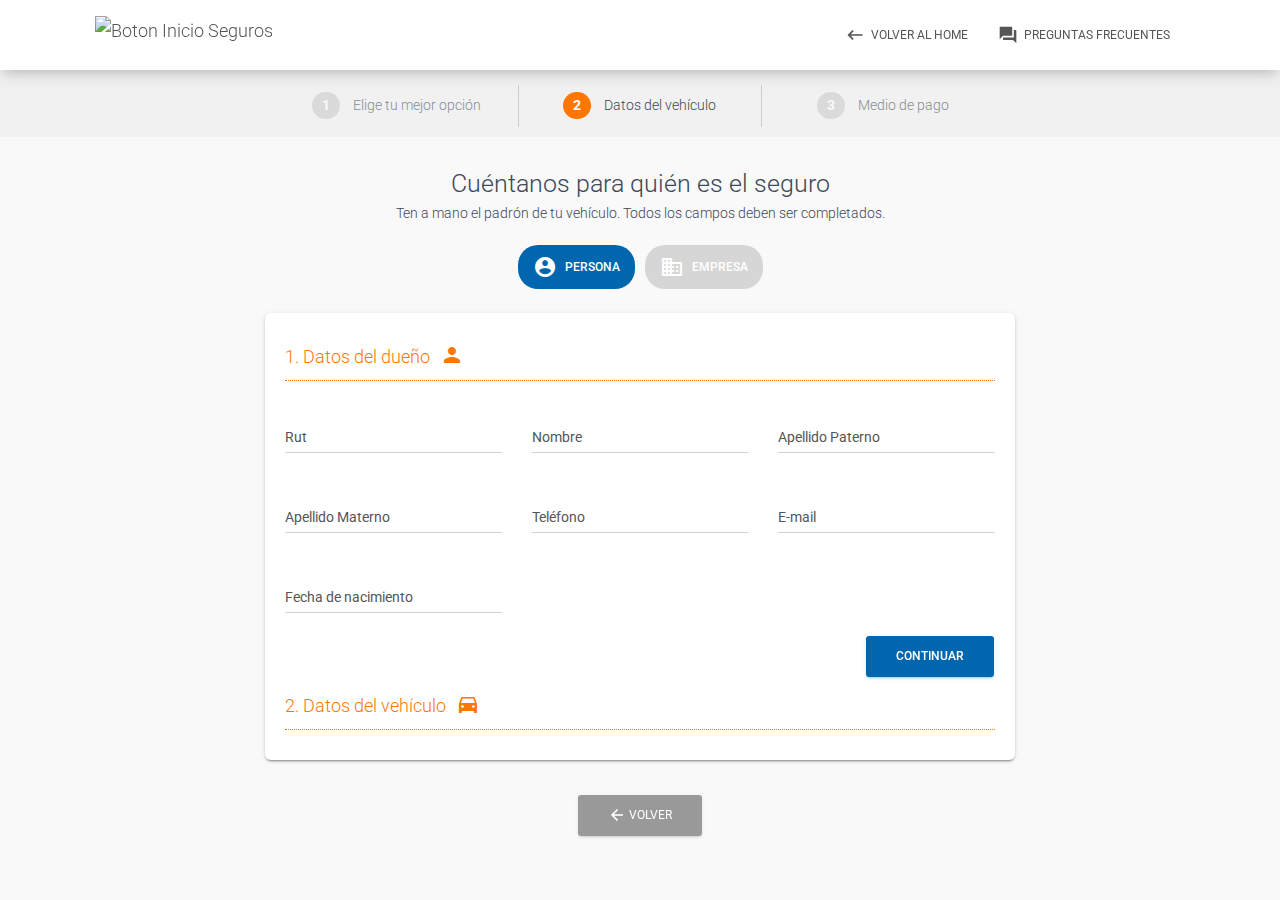
==== commit 641b0e8f: "Add files via upload" ====
--- a/paso2.html
+++ b/paso2.html
@@ -122,8 +122,8 @@
                           </div>
                           <div class="col-lg-4 col-sm-12">
                             <div class="form-group">
-                              <label for="exampleInput1" class="bmd-label-floating">Teléfono</label>
-                              <input type="text" class="form-control" id="exampleInput1" value="+56">
+                              <label for="exampleInput1" class="bmd-label-floating">Tel&eacute;fono</label>
+                              <input type="text" class="form-control inputTelefono">
                               <span class="bmd-help">Ej: +56 9 90723456</span> </div>
                           </div>
                           <div class="col-lg-4 col-sm-12">
@@ -265,8 +265,8 @@
                           </div>
                           <div class="col-lg-4 col-sm-12">
                             <div class="form-group">
-                              <label for="exampleInput1" class="bmd-label-floating">Teléfono</label>
-                              <input type="text" class="form-control" id="exampleInput1">
+                              <label for="exampleInput1" class="bmd-label-floating">Tel&eacute;fono</label>
+                              <input type="text" class="form-control inputTelefono">
                               <span class="bmd-help">Ej: +56 9 90723456</span> </div>
                           </div>
                           <div class="col-lg-4 col-sm-12">
